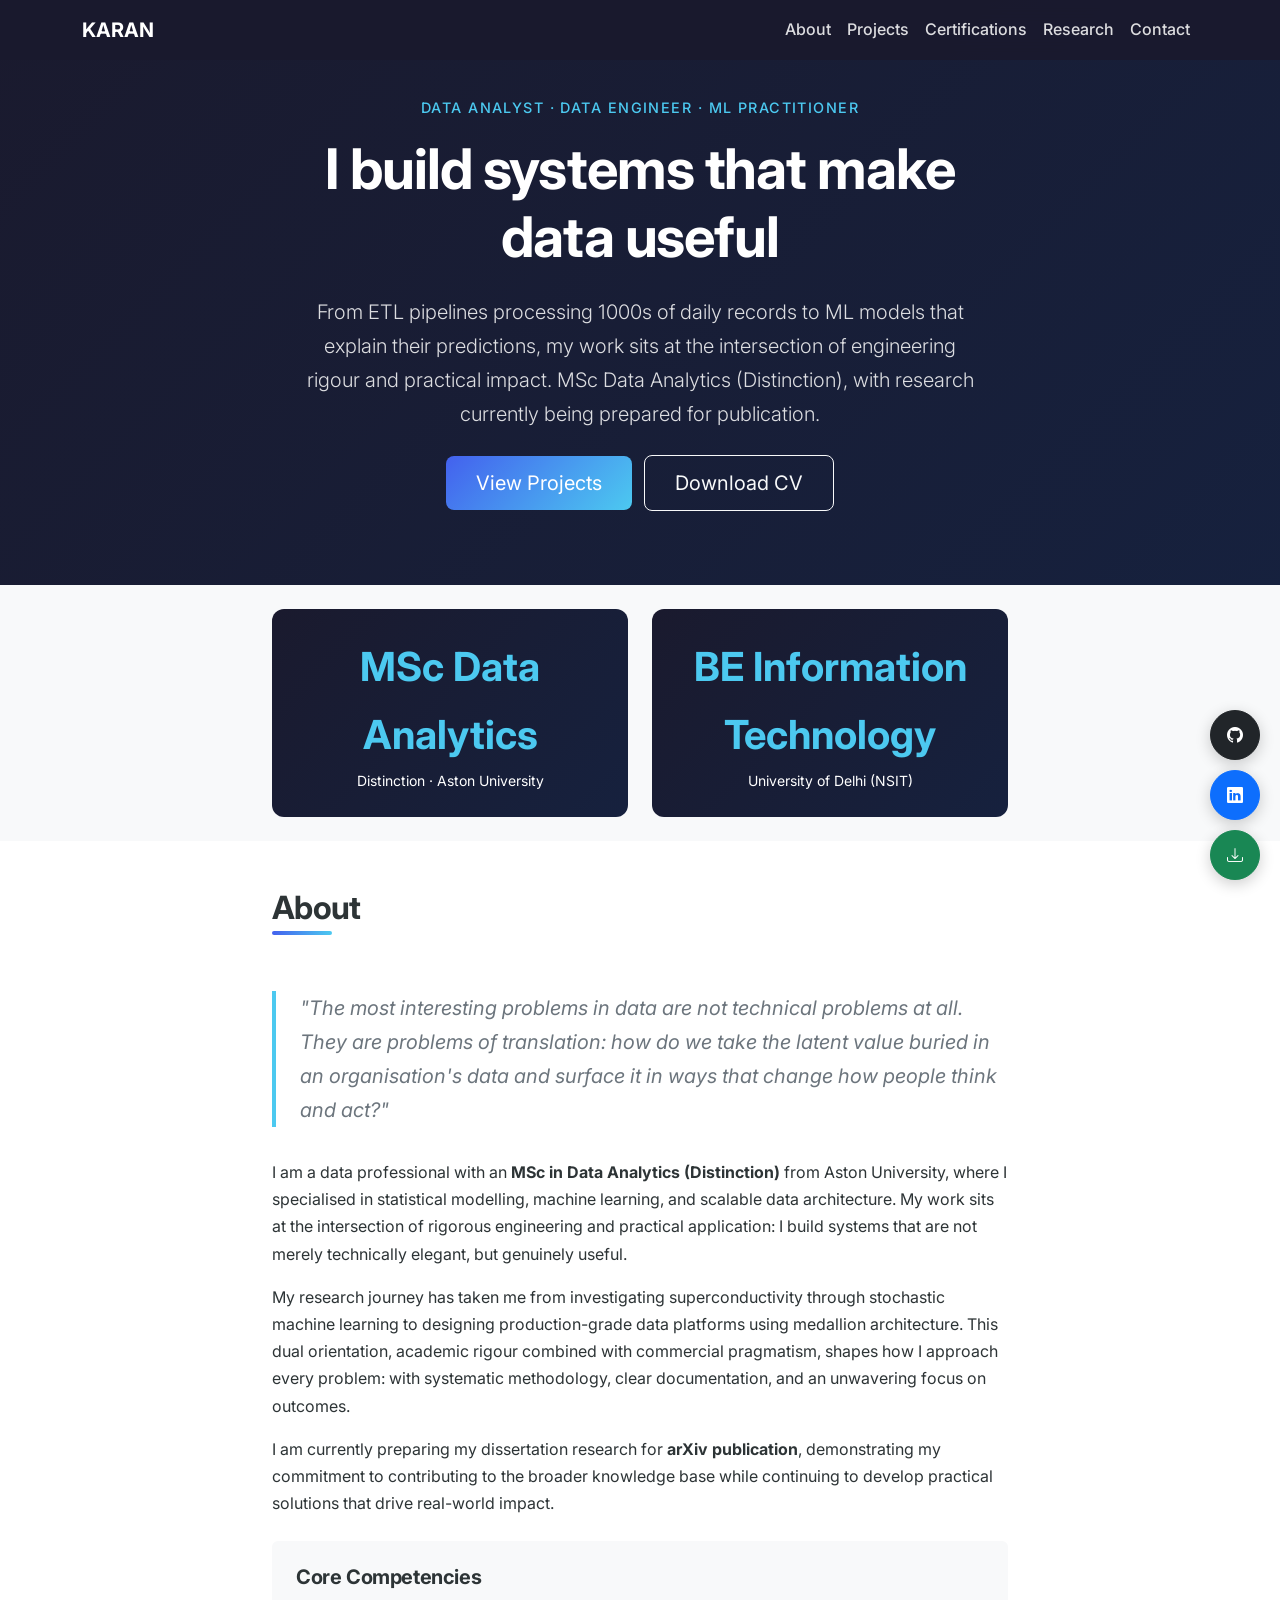
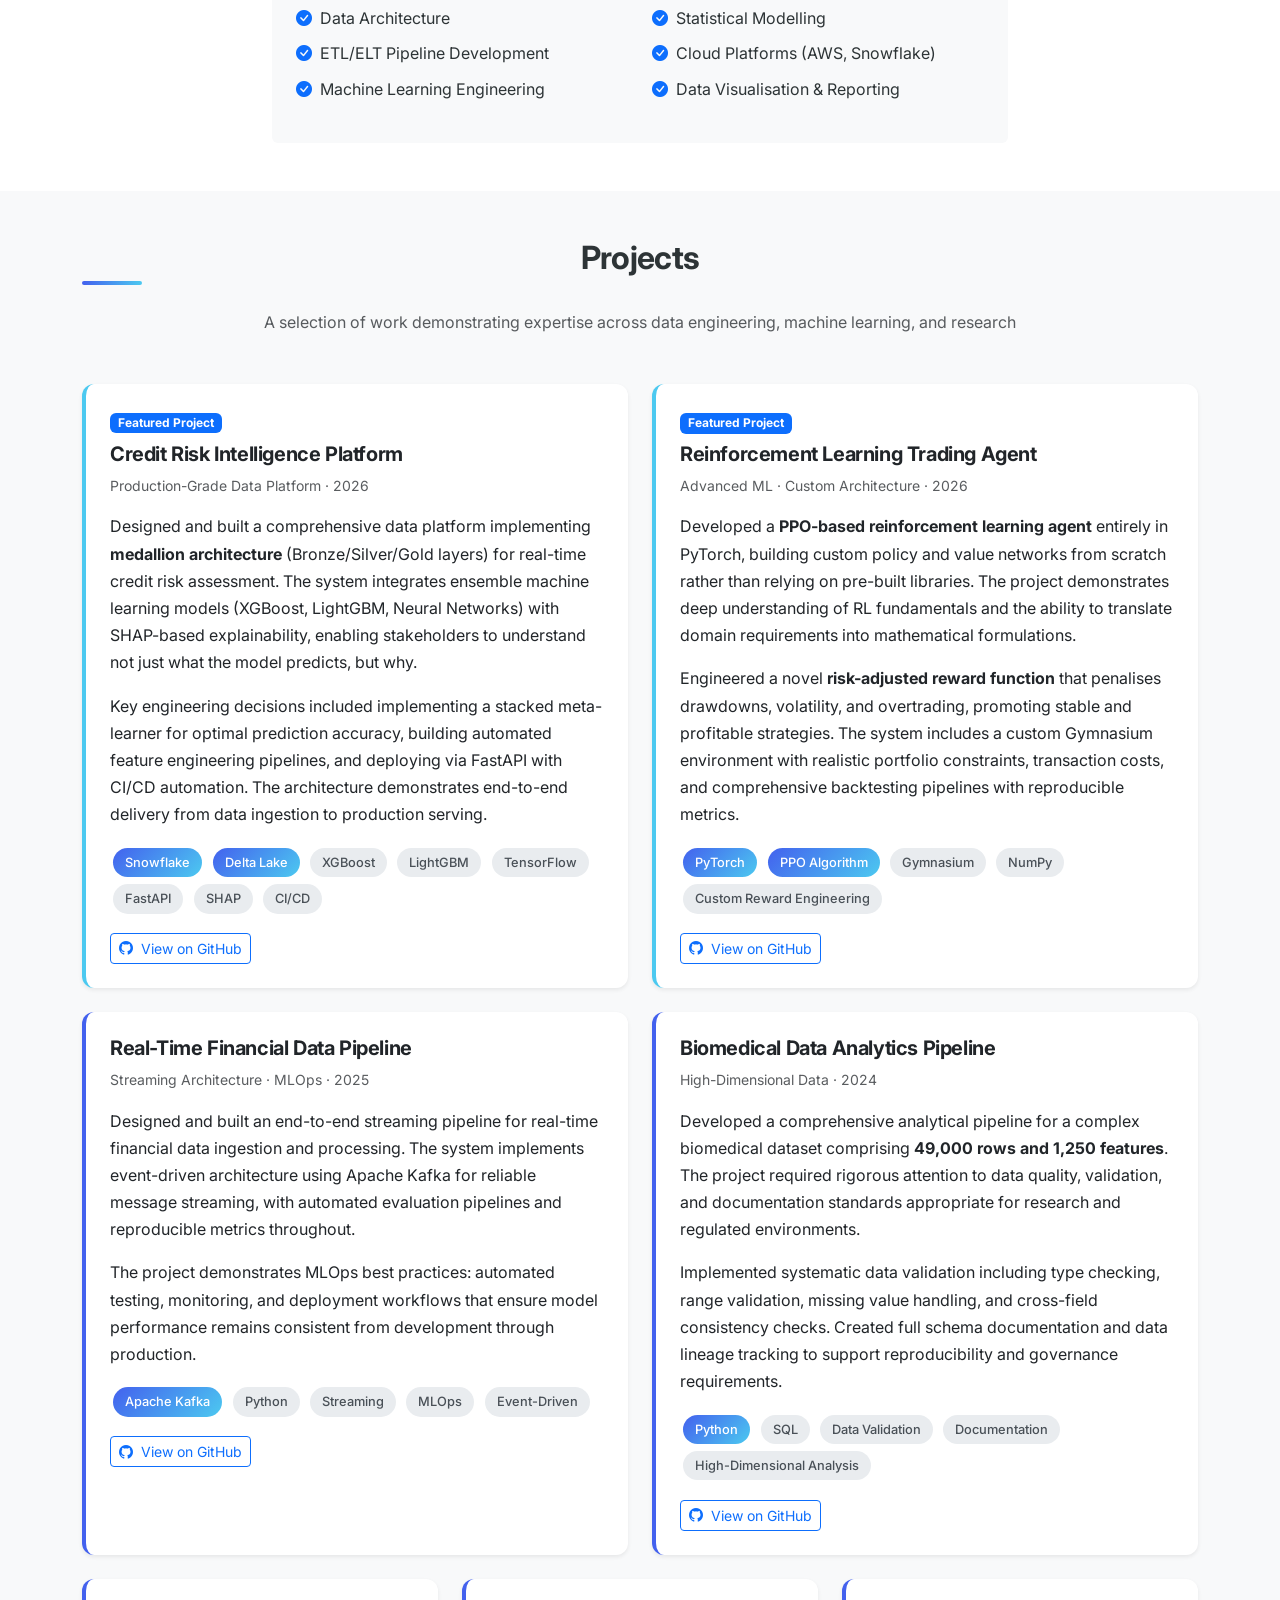
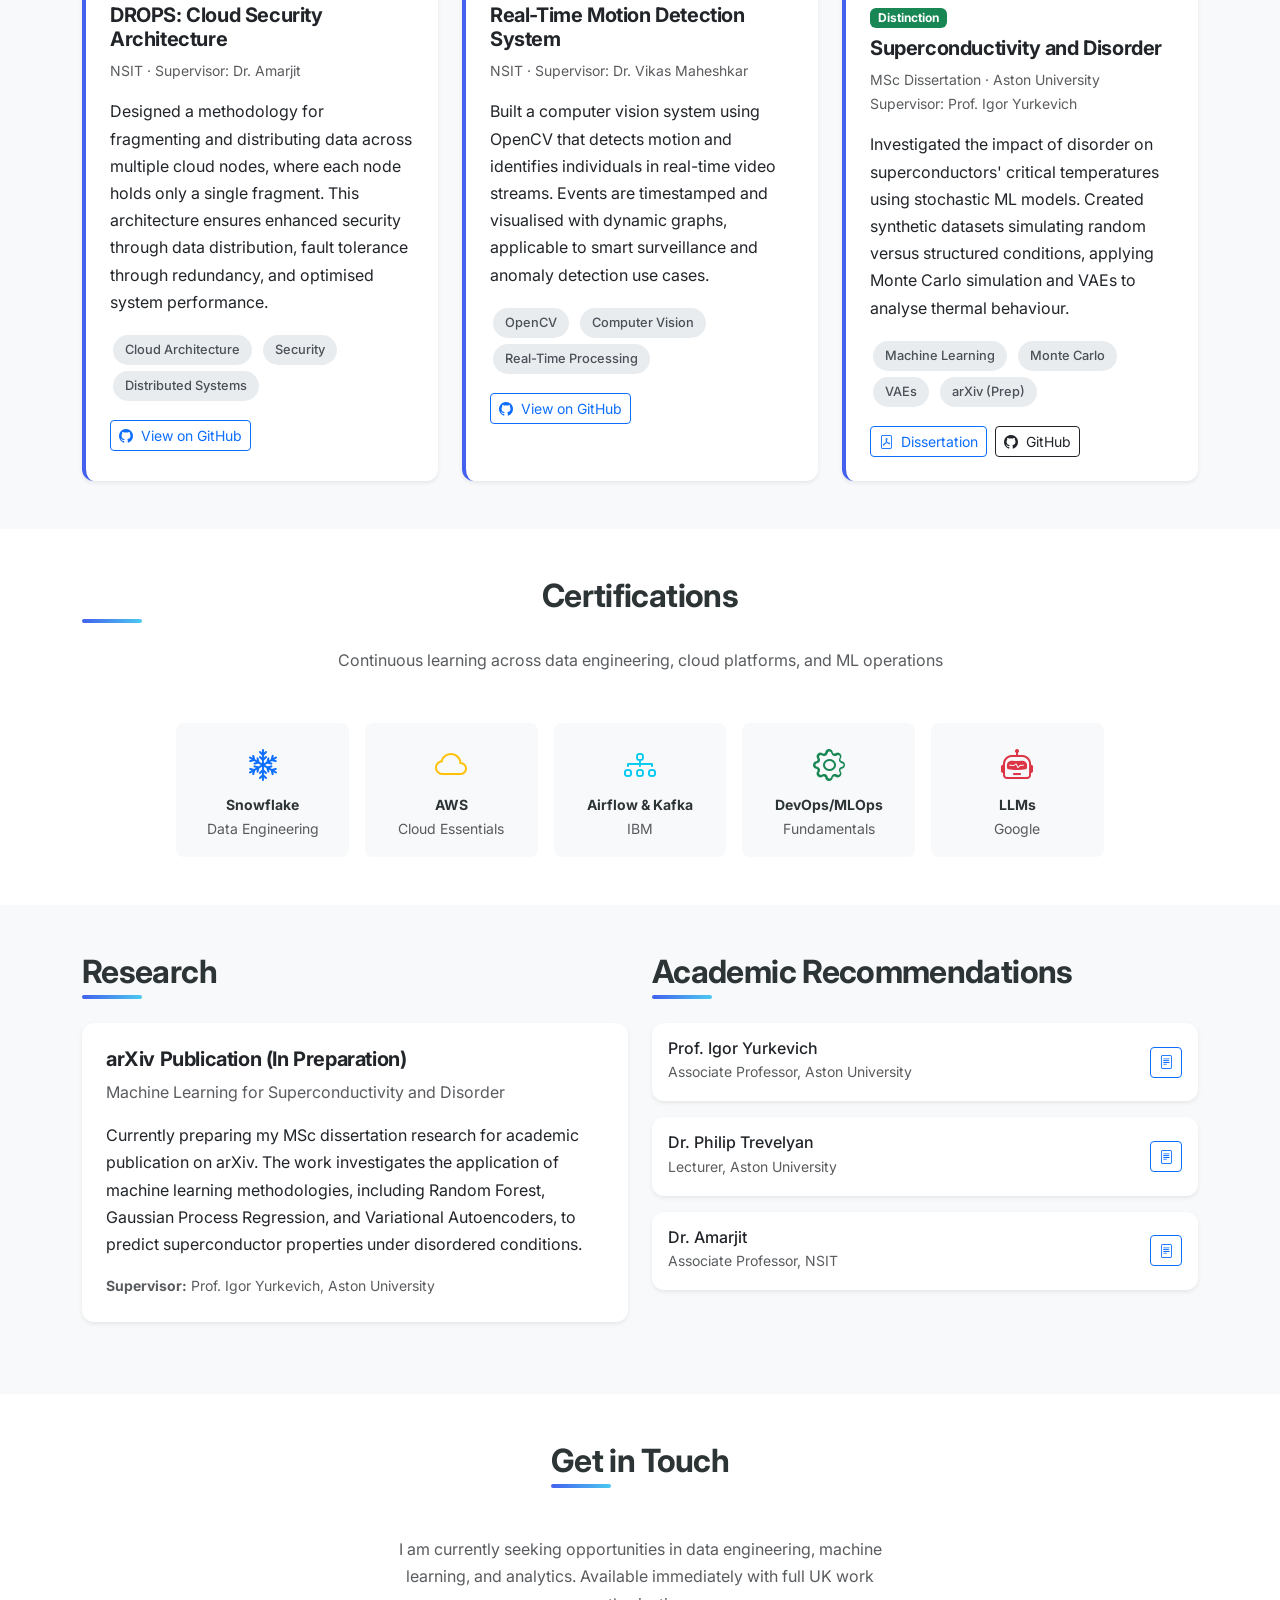
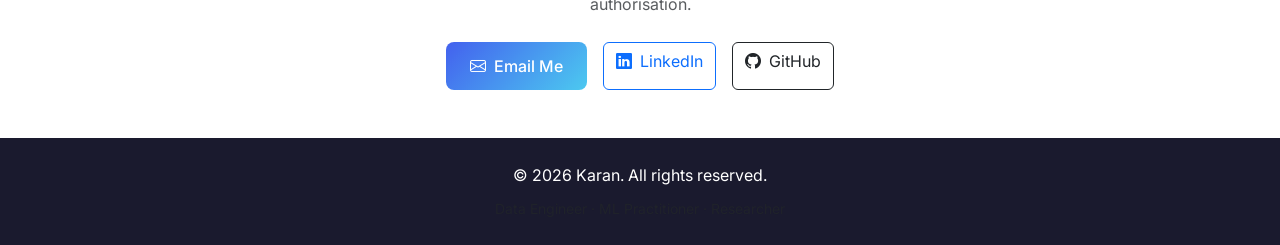
==== copy_index.html @ f4acd4c7 "Update CV link and adjust daily records count" ====
<!DOCTYPE html>
<html lang="en">
<head>
  <meta charset="UTF-8" />
  <meta name="viewport" content="width=device-width, initial-scale=1.0" />
  <title>Karan | Data Engineer & ML Practitioner</title>
  <link href="https://cdn.jsdelivr.net/npm/bootstrap@5.3.3/dist/css/bootstrap.min.css" rel="stylesheet">
  <link href="https://fonts.googleapis.com/css2?family=Inter:wght@400;500;600;700&display=swap" rel="stylesheet">
  <link rel="stylesheet" href="https://cdn.jsdelivr.net/npm/bootstrap-icons@1.10.5/font/bootstrap-icons.css">
  <link href="https://unpkg.com/aos@2.3.1/dist/aos.css" rel="stylesheet">
  <style>
    :root {
      --primary-dark: #1a1a2e;
      --primary-blue: #4361ee;
      --accent-teal: #4cc9f0;
      --text-light: #f8f9fa;
      --text-muted: #6c757d;
    }
    
    body {
      font-family: 'Inter', sans-serif;
      color: #2d3436;
      line-height: 1.7;
    }
    
    h1, h2, h3, h5 {
      font-weight: 700;
      letter-spacing: -0.02em;
    }
    
    .section-title {
      position: relative;
      display: inline-block;
      margin-bottom: 2rem;
    }
    
    .section-title::after {
      content: '';
      position: absolute;
      bottom: -8px;
      left: 0;
      width: 60px;
      height: 4px;
      background: linear-gradient(90deg, var(--primary-blue), var(--accent-teal));
      border-radius: 2px;
    }
    
    .hero-section {
      background: linear-gradient(135deg, var(--primary-dark) 0%, #16213e 100%);
      min-height: 70vh;
      display: flex;
      align-items: center;
    }
    
    .hero-subtitle {
      color: var(--accent-teal);
      font-weight: 500;
      letter-spacing: 0.1em;
      text-transform: uppercase;
      font-size: 0.9rem;
    }
    
    .card {
      border: none;
      border-radius: 12px;
      transition: all 0.3s ease;
    }
    
    .card:hover {
      transform: translateY(-8px);
      box-shadow: 0 20px 40px rgba(0, 0, 0, 0.12);
    }
    
    .project-card {
      background: #fff;
      border-left: 4px solid var(--primary-blue);
    }
    
    .project-card.featured {
      border-left-color: var(--accent-teal);
    }
    
    .tech-badge {
      background: #e9ecef;
      color: #495057;
      padding: 0.25rem 0.75rem;
      border-radius: 20px;
      font-size: 0.8rem;
      font-weight: 500;
      margin: 0.2rem;
      display: inline-block;
    }
    
    .tech-badge.highlight {
      background: linear-gradient(135deg, var(--primary-blue), var(--accent-teal));
      color: white;
    }
    
    .stat-card {
      background: linear-gradient(135deg, var(--primary-dark), #16213e);
      color: white;
      border-radius: 12px;
      padding: 1.5rem;
      text-align: center;
    }
    
    .stat-number {
      font-size: 2.5rem;
      font-weight: 700;
      color: var(--accent-teal);
    }
    
    .philosophy-quote {
      font-size: 1.25rem;
      font-style: italic;
      color: var(--text-muted);
      border-left: 4px solid var(--accent-teal);
      padding-left: 1.5rem;
      margin: 2rem 0;
    }
    
    .navbar-dark .navbar-nav .nav-link {
      color: rgba(255,255,255,0.85);
      font-weight: 500;
      transition: color 0.2s;
    }
    
    .navbar-dark .navbar-nav .nav-link:hover {
      color: var(--accent-teal);
    }
    
    .floating-buttons {
      position: fixed;
      bottom: 20px;
      right: 20px;
      z-index: 1000;
    }
    
    .floating-buttons a {
      width: 50px;
      height: 50px;
      display: flex;
      align-items: center;
      justify-content: center;
      margin-top: 10px;
      box-shadow: 0 4px 15px rgba(0,0,0,0.2);
    }
    
    .certification-badge {
      background: #f8f9fa;
      border-radius: 8px;
      padding: 1rem;
      text-align: center;
      transition: all 0.3s;
    }
    
    .certification-badge:hover {
      background: #e9ecef;
      transform: scale(1.02);
    }
    
    footer {
      background: var(--primary-dark);
    }
    
    .btn-gradient {
      background: linear-gradient(135deg, var(--primary-blue), var(--accent-teal));
      border: none;
      color: white;
      padding: 0.75rem 1.5rem;
      border-radius: 8px;
      font-weight: 500;
      transition: all 0.3s;
    }
    
    .btn-gradient:hover {
      transform: translateY(-2px);
      box-shadow: 0 8px 20px rgba(67, 97, 238, 0.3);
      color: white;
    }
  </style>
</head>

<body>
  <!-- Floating Buttons -->
  <div class="floating-buttons d-flex flex-column">
    <a href="https://github.com/Karanm5" class="btn btn-dark rounded-circle" target="_blank" title="GitHub">
      <i class="bi bi-github"></i>
    </a>
    <a href="https://www.linkedin.com/in/karan-th/" class="btn btn-primary rounded-circle" target="_blank" title="LinkedIn">
      <i class="bi bi-linkedin"></i>
    </a>
    <a href="files/Karan_General_CV.pdf" class="btn btn-success rounded-circle" title="Download CV" download>
      <i class="bi bi-download"></i>
    </a>
  </div>

  <!-- Navbar -->
  <nav class="navbar navbar-expand-lg navbar-dark fixed-top" style="background: rgba(26, 26, 46, 0.95); backdrop-filter: blur(10px);">
    <div class="container">
      <a class="navbar-brand fw-bold" href="#">KARAN</a>
      <button class="navbar-toggler" type="button" data-bs-toggle="collapse" data-bs-target="#navbarNav">
        <span class="navbar-toggler-icon"></span>
      </button>
      <div class="collapse navbar-collapse" id="navbarNav">
        <ul class="navbar-nav ms-auto">
          <li class="nav-item"><a class="nav-link" href="#about">About</a></li>
          <li class="nav-item"><a class="nav-link" href="#projects">Projects</a></li>
          <li class="nav-item"><a class="nav-link" href="#certifications">Certifications</a></li>
          <li class="nav-item"><a class="nav-link" href="#research">Research</a></li>
          <li class="nav-item"><a class="nav-link" href="#contact">Contact</a></li>
        </ul>
      </div>
    </div>
  </nav>

 <!-- Hero Section -->
<header class="hero-section text-white py-5" style="background: linear-gradient(135deg, #1a1a2e 0%, #16213e 100%); min-height: 500px;">
  <div class="container py-5">
    <div class="row">
      <div class="col-lg-10 col-xl-8 mx-auto text-center">
        <p class="hero-subtitle mb-3" style="color: #4cc9f0; font-weight: 500; letter-spacing: 0.1em; text-transform: uppercase; font-size: 0.9rem;">Data Analyst · Data Engineer · ML Practitioner</p>
        <h1 class="display-4 fw-bold mb-4">I build systems that make data useful</h1>
        <p class="lead mb-4" style="color: rgba(255,255,255,0.85); max-width: 680px; margin: 0 auto;">
          From ETL pipelines processing 1000s of daily records to ML models that explain their predictions, my work sits at the intersection of engineering rigour and practical impact. MSc Data Analytics (Distinction), with research currently being prepared for publication.
        </p>
        
        <!-- BUTTONS - NOW VISIBLE -->
        <div class="mt-4">
          <a href="#projects" class="btn btn-primary btn-lg me-2 mb-2" style="background: linear-gradient(135deg, #4361ee, #4cc9f0); border: none; padding: 12px 30px;">View Projects</a>
          <a href="files/Karan_General_CV.pdf" class="btn btn-outline-light btn-lg mb-2" style="padding: 12px 30px;" download>Download CV</a>
        </div>
        
      </div>
    </div>
  </div>
</header>

 <!-- Stats Section -->
  <section class="py-4" style="background: #f8f9fa; margin-top: -30px; position: relative; z-index: 10;">
  <div class="container">
    <div class="row g-4 justify-content-center" data-aos="fade-up">
      <div class="col-6 col-md-4">
        <div class="stat-card">
          <div class="stat-number">MSc Data Analytics</div>
          <div class="small">Distinction · Aston University</div>
        </div>
      </div>
      <div class="col-6 col-md-4">
        <div class="stat-card">
          <div class="stat-number">BE Information Technology</div>
          <div class="small">University of Delhi (NSIT)</div>
        </div>
      </div>
    </div>
  </div>
</section>

  <!-- About Section -->
  <section id="about" class="py-5">
    <div class="container">
      <div class="row">
        <div class="col-lg-8 mx-auto">
          <h2 class="section-title" data-aos="fade-up">About</h2>
          
          <p class="philosophy-quote" data-aos="fade-up" data-aos-delay="100">
            "The most interesting problems in data are not technical problems at all. They are problems of translation: how do we take the latent value buried in an organisation's data and surface it in ways that change how people think and act?"
          </p>
          
          <div data-aos="fade-up" data-aos-delay="200">
            <p>
              I am a data professional with an <strong>MSc in Data Analytics (Distinction)</strong> from Aston University, where I specialised in statistical modelling, machine learning, and scalable data architecture. My work sits at the intersection of rigorous engineering and practical application: I build systems that are not merely technically elegant, but genuinely useful.
            </p>
            
            <p>
              My research journey has taken me from investigating superconductivity through stochastic machine learning to designing production-grade data platforms using medallion architecture. This dual orientation, academic rigour combined with commercial pragmatism, shapes how I approach every problem: with systematic methodology, clear documentation, and an unwavering focus on outcomes.
            </p>
            
            <p>
              I am currently preparing my dissertation research for <strong>arXiv publication</strong>, demonstrating my commitment to contributing to the broader knowledge base while continuing to develop practical solutions that drive real-world impact.
            </p>
          </div>
          
          <div class="bg-light p-4 rounded mt-4" data-aos="fade-up" data-aos-delay="300">
            <h5 class="mb-3">Core Competencies</h5>
            <div class="row">
              <div class="col-md-6">
                <ul class="list-unstyled">
                  <li class="mb-2"><i class="bi bi-check-circle-fill text-primary me-2"></i>Data Architecture</li>
                  <li class="mb-2"><i class="bi bi-check-circle-fill text-primary me-2"></i>ETL/ELT Pipeline Development</li>
                  <li class="mb-2"><i class="bi bi-check-circle-fill text-primary me-2"></i>Machine Learning Engineering</li>
                </ul>
              </div>
              <div class="col-md-6">
                <ul class="list-unstyled">
                  <li class="mb-2"><i class="bi bi-check-circle-fill text-primary me-2"></i>Statistical Modelling</li>
                  <li class="mb-2"><i class="bi bi-check-circle-fill text-primary me-2"></i>Cloud Platforms (AWS, Snowflake)</li>
                  <li class="mb-2"><i class="bi bi-check-circle-fill text-primary me-2"></i>Data Visualisation & Reporting</li>
                </ul>
              </div>
            </div>
          </div>
        </div>
      </div>
    </div>
  </section>

  <!-- Projects Section -->
  <section id="projects" class="py-5 bg-light">
    <div class="container">
      <h2 class="section-title text-center d-block" data-aos="fade-up">Projects</h2>
      <p class="text-center text-muted mb-5" data-aos="fade-up" data-aos-delay="100">
        A selection of work demonstrating expertise across data engineering, machine learning, and research
      </p>
      
      <div class="row g-4">
        
        <!-- Featured Project: Credit Risk Platform -->
        <div class="col-lg-6" data-aos="fade-up" data-aos-delay="100">
          <div class="card project-card featured h-100 shadow-sm">
            <div class="card-body p-4">
              <span class="badge bg-primary mb-2">Featured Project</span>
              <h5 class="card-title">Credit Risk Intelligence Platform</h5>
              <p class="text-muted small mb-3">
                Production-Grade Data Platform · 2026
              </p>
              <p class="card-text">
                Designed and built a comprehensive data platform implementing <strong>medallion architecture</strong> (Bronze/Silver/Gold layers) for real-time credit risk assessment. The system integrates ensemble machine learning models (XGBoost, LightGBM, Neural Networks) with SHAP-based explainability, enabling stakeholders to understand not just what the model predicts, but why.
              </p>
              <p class="card-text">
                Key engineering decisions included implementing a stacked meta-learner for optimal prediction accuracy, building automated feature engineering pipelines, and deploying via FastAPI with CI/CD automation. The architecture demonstrates end-to-end delivery from data ingestion to production serving.
              </p>
              <div class="mb-3">
                <span class="tech-badge highlight">Snowflake</span>
                <span class="tech-badge highlight">Delta Lake</span>
                <span class="tech-badge">XGBoost</span>
                <span class="tech-badge">LightGBM</span>
                <span class="tech-badge">TensorFlow</span>
                <span class="tech-badge">FastAPI</span>
                <span class="tech-badge">SHAP</span>
                <span class="tech-badge">CI/CD</span>
              </div>
              <a href="https://github.com/Karanm5/credit-risk-intelligence" target="_blank" class="btn btn-outline-primary btn-sm">
                <i class="bi bi-github me-1"></i> View on GitHub
              </a>
            </div>
          </div>
        </div>
        
        <!-- Featured Project: RL Trading Agent -->
        <div class="col-lg-6" data-aos="fade-up" data-aos-delay="200">
          <div class="card project-card featured h-100 shadow-sm">
            <div class="card-body p-4">
              <span class="badge bg-primary mb-2">Featured Project</span>
              <h5 class="card-title">Reinforcement Learning Trading Agent</h5>
              <p class="text-muted small mb-3">
                Advanced ML · Custom Architecture · 2026
              </p>
              <p class="card-text">
                Developed a <strong>PPO-based reinforcement learning agent</strong> entirely in PyTorch, building custom policy and value networks from scratch rather than relying on pre-built libraries. The project demonstrates deep understanding of RL fundamentals and the ability to translate domain requirements into mathematical formulations.
              </p>
              <p class="card-text">
                Engineered a novel <strong>risk-adjusted reward function</strong> that penalises drawdowns, volatility, and overtrading, promoting stable and profitable strategies. The system includes a custom Gymnasium environment with realistic portfolio constraints, transaction costs, and comprehensive backtesting pipelines with reproducible metrics.
              </p>
              <div class="mb-3">
                <span class="tech-badge highlight">PyTorch</span>
                <span class="tech-badge highlight">PPO Algorithm</span>
                <span class="tech-badge">Gymnasium</span>
                <span class="tech-badge">NumPy</span>
                <span class="tech-badge">Custom Reward Engineering</span>
              </div>
              <a href="https://github.com/Karanm5/Finance-prj1" target="_blank" class="btn btn-outline-primary btn-sm">
                <i class="bi bi-github me-1"></i> View on GitHub
              </a>
            </div>
          </div>
        </div>
        
        <!-- Project: Real-Time Financial Pipeline -->
        <div class="col-lg-6" data-aos="fade-up" data-aos-delay="300">
          <div class="card project-card h-100 shadow-sm">
            <div class="card-body p-4">
              <h5 class="card-title">Real-Time Financial Data Pipeline</h5>
              <p class="text-muted small mb-3">
                Streaming Architecture · MLOps · 2025
              </p>
              <p class="card-text">
                Designed and built an end-to-end streaming pipeline for real-time financial data ingestion and processing. The system implements event-driven architecture using Apache Kafka for reliable message streaming, with automated evaluation pipelines and reproducible metrics throughout.
              </p>
              <p class="card-text">
                The project demonstrates MLOps best practices: automated testing, monitoring, and deployment workflows that ensure model performance remains consistent from development through production.
              </p>
              <div class="mb-3">
                <span class="tech-badge highlight">Apache Kafka</span>
                <span class="tech-badge">Python</span>
                <span class="tech-badge">Streaming</span>
                <span class="tech-badge">MLOps</span>
                <span class="tech-badge">Event-Driven</span>
              </div>
              <a href="https://github.com/Karanm5" target="_blank" class="btn btn-outline-primary btn-sm">
                <i class="bi bi-github me-1"></i> View on GitHub
              </a>
            </div>
          </div>
        </div>
        
        <!-- Project: Biomedical Pipeline -->
        <div class="col-lg-6" data-aos="fade-up" data-aos-delay="400">
          <div class="card project-card h-100 shadow-sm">
            <div class="card-body p-4">
              <h5 class="card-title">Biomedical Data Analytics Pipeline</h5>
              <p class="text-muted small mb-3">
                High-Dimensional Data · 2024
              </p>
              <p class="card-text">
                Developed a comprehensive analytical pipeline for a complex biomedical dataset comprising <strong>49,000 rows and 1,250 features</strong>. The project required rigorous attention to data quality, validation, and documentation standards appropriate for research and regulated environments.
              </p>
              <p class="card-text">
                Implemented systematic data validation including type checking, range validation, missing value handling, and cross-field consistency checks. Created full schema documentation and data lineage tracking to support reproducibility and governance requirements.
              </p>
              <div class="mb-3">
                <span class="tech-badge highlight">Python</span>
                <span class="tech-badge">SQL</span>
                <span class="tech-badge">Data Validation</span>
                <span class="tech-badge">Documentation</span>
                <span class="tech-badge">High-Dimensional Analysis</span>
              </div>
              <a href="https://github.com/Karanm5" target="_blank" class="btn btn-outline-primary btn-sm">
                <i class="bi bi-github me-1"></i> View on GitHub
              </a>
            </div>
          </div>
        </div>
        
        <!-- Project: DROPS -->
        <div class="col-md-6 col-lg-4" data-aos="fade-up" data-aos-delay="500">
          <div class="card project-card h-100 shadow-sm">
            <div class="card-body p-4">
              <h5 class="card-title">DROPS: Cloud Security Architecture</h5>
              <p class="text-muted small mb-3">
                NSIT · Supervisor: Dr. Amarjit
              </p>
              <p class="card-text">
                Designed a methodology for fragmenting and distributing data across multiple cloud nodes, where each node holds only a single fragment. This architecture ensures enhanced security through data distribution, fault tolerance through redundancy, and optimised system performance.
              </p>
              <div class="mb-3">
                <span class="tech-badge">Cloud Architecture</span>
                <span class="tech-badge">Security</span>
                <span class="tech-badge">Distributed Systems</span>
              </div>
              <a href="https://github.com/Karanm5/File-Spilitting-DROPS-" target="_blank" class="btn btn-outline-primary btn-sm">
                <i class="bi bi-github me-1"></i> View on GitHub
              </a>
            </div>
          </div>
        </div>
        
        <!-- Project: Computer Vision -->
        <div class="col-md-6 col-lg-4" data-aos="fade-up" data-aos-delay="600">
          <div class="card project-card h-100 shadow-sm">
            <div class="card-body p-4">
              <h5 class="card-title">Real-Time Motion Detection System</h5>
              <p class="text-muted small mb-3">
                NSIT · Supervisor: Dr. Vikas Maheshkar
              </p>
              <p class="card-text">
                Built a computer vision system using OpenCV that detects motion and identifies individuals in real-time video streams. Events are timestamped and visualised with dynamic graphs, applicable to smart surveillance and anomaly detection use cases.
              </p>
              <div class="mb-3">
                <span class="tech-badge">OpenCV</span>
                <span class="tech-badge">Computer Vision</span>
                <span class="tech-badge">Real-Time Processing</span>
              </div>
              <a href="https://github.com/Karanm5/Computer-Vision-old-program-" target="_blank" class="btn btn-outline-primary btn-sm">
                <i class="bi bi-github me-1"></i> View on GitHub
              </a>
            </div>
          </div>
        </div>
        
        <!-- Project: Dissertation -->
        <div class="col-md-6 col-lg-4" data-aos="fade-up" data-aos-delay="700">
          <div class="card project-card h-100 shadow-sm">
            <div class="card-body p-4">
              <span class="badge bg-success mb-2">Distinction</span>
              <h5 class="card-title">Superconductivity and Disorder</h5>
              <p class="text-muted small mb-3">
                MSc Dissertation · Aston University<br>
                Supervisor: Prof. Igor Yurkevich
              </p>
              <p class="card-text">
                Investigated the impact of disorder on superconductors' critical temperatures using stochastic ML models. Created synthetic datasets simulating random versus structured conditions, applying Monte Carlo simulation and VAEs to analyse thermal behaviour.
              </p>
              <div class="mb-3">
                <span class="tech-badge">Machine Learning</span>
                <span class="tech-badge">Monte Carlo</span>
                <span class="tech-badge">VAEs</span>
                <span class="tech-badge">arXiv (Prep)</span>
              </div>
              <div class="d-flex gap-2 flex-wrap">
                <a href="files/Karan_230293944_Final_dissertation.pdf" class="btn btn-outline-primary btn-sm" download>
                  <i class="bi bi-file-pdf me-1"></i> Dissertation
                </a>
                <a href="https://github.com/Karanm5/Superconductivity-and-Disorder" target="_blank" class="btn btn-outline-dark btn-sm">
                  <i class="bi bi-github me-1"></i> GitHub
                </a>
              </div>
            </div>
          </div>
        </div>
        
      </div>
    </div>
  </section>

  <!-- Certifications Section -->
  <section id="certifications" class="py-5">
    <div class="container">
      <h2 class="section-title text-center d-block" data-aos="fade-up">Certifications</h2>
      <p class="text-center text-muted mb-5" data-aos="fade-up" data-aos-delay="100">
        Continuous learning across data engineering, cloud platforms, and ML operations
      </p>
      
      <div class="row g-3 justify-content-center" data-aos="fade-up" data-aos-delay="200">
        <div class="col-6 col-md-4 col-lg-2">
          <div class="certification-badge">
            <i class="bi bi-snow2 text-primary fs-2 mb-2"></i>
            <div class="small fw-bold">Snowflake</div>
            <div class="small text-muted">Data Engineering</div>
          </div>
        </div>
        <div class="col-6 col-md-4 col-lg-2">
          <div class="certification-badge">
            <i class="bi bi-cloud text-warning fs-2 mb-2"></i>
            <div class="small fw-bold">AWS</div>
            <div class="small text-muted">Cloud Essentials</div>
          </div>
        </div>
        <div class="col-6 col-md-4 col-lg-2">
          <div class="certification-badge">
            <i class="bi bi-diagram-3 text-info fs-2 mb-2"></i>
            <div class="small fw-bold">Airflow & Kafka</div>
            <div class="small text-muted">IBM</div>
          </div>
        </div>
        <div class="col-6 col-md-4 col-lg-2">
          <div class="certification-badge">
            <i class="bi bi-gear text-success fs-2 mb-2"></i>
            <div class="small fw-bold">DevOps/MLOps</div>
            <div class="small text-muted">Fundamentals</div>
          </div>
        </div>
        <div class="col-6 col-md-4 col-lg-2">
          <div class="certification-badge">
            <i class="bi bi-robot text-danger fs-2 mb-2"></i>
            <div class="small fw-bold">LLMs</div>
            <div class="small text-muted">Google</div>
          </div>
        </div>
      </div>
    </div>
  </section>

  <!-- Research & Recommendations Section -->
  <section id="research" class="py-5 bg-light">
    <div class="container">
      <div class="row">
        <div class="col-lg-6 mb-4" data-aos="fade-up">
          <h2 class="section-title">Research</h2>
          <div class="card shadow-sm">
            <div class="card-body p-4">
              <h5>arXiv Publication (In Preparation)</h5>
              <p class="text-muted">Machine Learning for Superconductivity and Disorder</p>
              <p>
                Currently preparing my MSc dissertation research for academic publication on arXiv. The work investigates the application of machine learning methodologies, including Random Forest, Gaussian Process Regression, and Variational Autoencoders, to predict superconductor properties under disordered conditions.
              </p>
              <p class="small text-muted mb-0">
                <strong>Supervisor:</strong> Prof. Igor Yurkevich, Aston University
              </p>
            </div>
          </div>
        </div>
        
        <div class="col-lg-6 mb-4" data-aos="fade-up" data-aos-delay="100">
          <h2 class="section-title">Academic Recommendations</h2>
          <div class="d-flex flex-column gap-3">
            <div class="card shadow-sm">
              <div class="card-body p-3">
                <div class="d-flex justify-content-between align-items-center">
                  <div>
                    <h6 class="mb-0">Prof. Igor Yurkevich</h6>
                    <small class="text-muted">Associate Professor, Aston University</small>
                  </div>
                  <a href="files/Ref_Letter_230293944_Igor.pdf" class="btn btn-outline-primary btn-sm" download>
                    <i class="bi bi-file-text"></i>
                  </a>
                </div>
              </div>
            </div>
            <div class="card shadow-sm">
              <div class="card-body p-3">
                <div class="d-flex justify-content-between align-items-center">
                  <div>
                    <h6 class="mb-0">Dr. Philip Trevelyan</h6>
                    <small class="text-muted">Lecturer, Aston University</small>
                  </div>
                  <a href="files/Ref_Letter_230293944_by_Philip.pdf" class="btn btn-outline-primary btn-sm" download>
                    <i class="bi bi-file-text"></i>
                  </a>
                </div>
              </div>
            </div>
            <div class="card shadow-sm">
              <div class="card-body p-3">
                <div class="d-flex justify-content-between align-items-center">
                  <div>
                    <h6 class="mb-0">Dr. Amarjit</h6>
                    <small class="text-muted">Associate Professor, NSIT</small>
                  </div>
                  <a href="files/lor academic.pdf" class="btn btn-outline-primary btn-sm" download>
                    <i class="bi bi-file-text"></i>
                  </a>
                </div>
              </div>
            </div>
          </div>
        </div>
      </div>
    </div>
  </section>

  <!-- Contact Section -->
  <section id="contact" class="py-5">
    <div class="container">
      <div class="row justify-content-center">
        <div class="col-lg-6 text-center" data-aos="fade-up">
          <h2 class="section-title d-inline-block">Get in Touch</h2>
          <p class="text-muted mt-4 mb-4">
            I am currently seeking opportunities in data engineering, machine learning, and analytics. 
            Available immediately with full UK work authorisation.
          </p>
          <div class="d-flex justify-content-center flex-wrap gap-3">
            <a href="mailto:meena.karan9k@gmail.com" class="btn btn-gradient">
              <i class="bi bi-envelope me-2"></i>Email Me
            </a>
            <a href="https://www.linkedin.com/in/karan-th/" target="_blank" class="btn btn-outline-primary">
              <i class="bi bi-linkedin me-2"></i>LinkedIn
            </a>
            <a href="https://github.com/Karanm5" target="_blank" class="btn btn-outline-dark">
              <i class="bi bi-github me-2"></i>GitHub
            </a>
          </div>
        </div>
      </div>
    </div>
  </section>

  <!-- Footer -->
  <footer class="text-white text-center py-4">
    <div class="container">
      <p class="mb-2">© 2026 Karan. All rights reserved.</p>
      <p class="small text-muted mb-0">Data Engineer · ML Practitioner · Researcher</p>
    </div>
  </footer>

  <script src="https://cdn.jsdelivr.net/npm/bootstrap@5.3.3/dist/js/bootstrap.bundle.min.js"></script>
  <script src="https://unpkg.com/aos@2.3.1/dist/aos.js"></script>
  <script>
    AOS.init({
      duration: 800,
      once: true
    });
  </script>
</body>
</html>
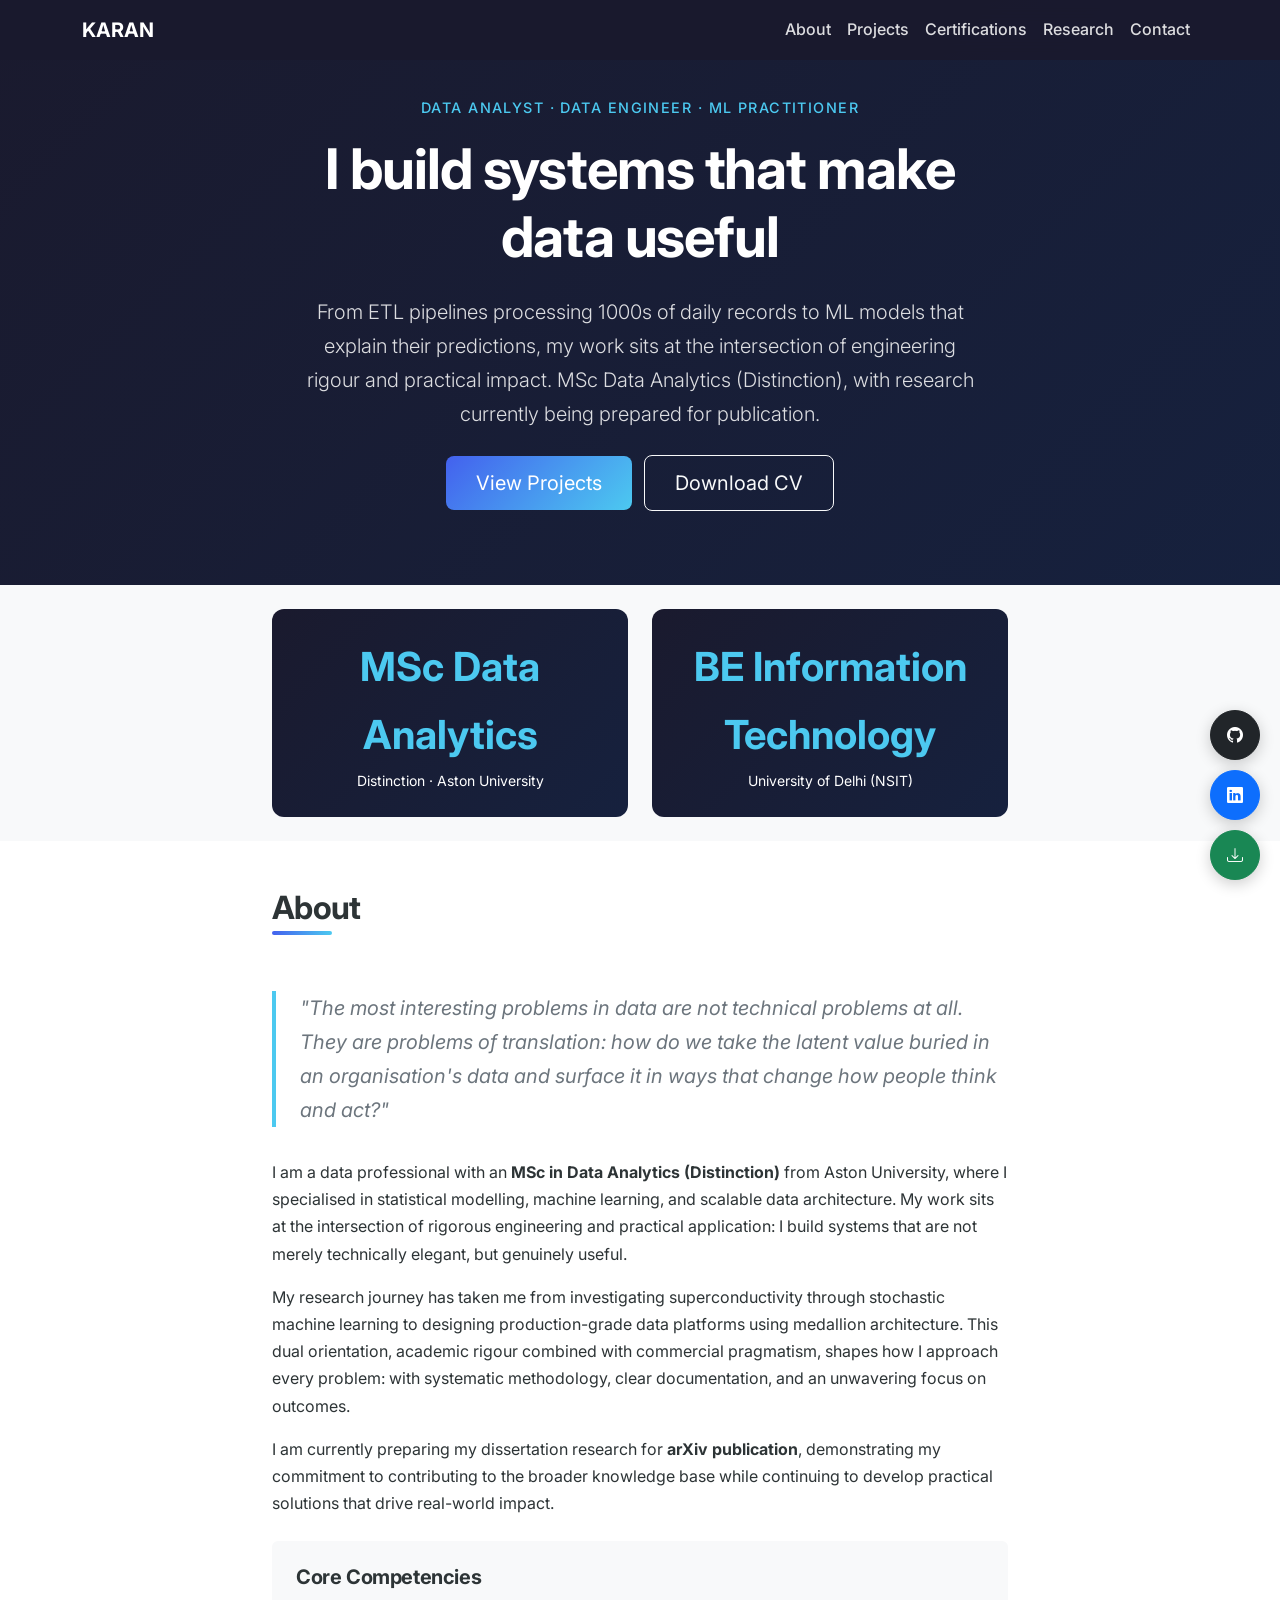
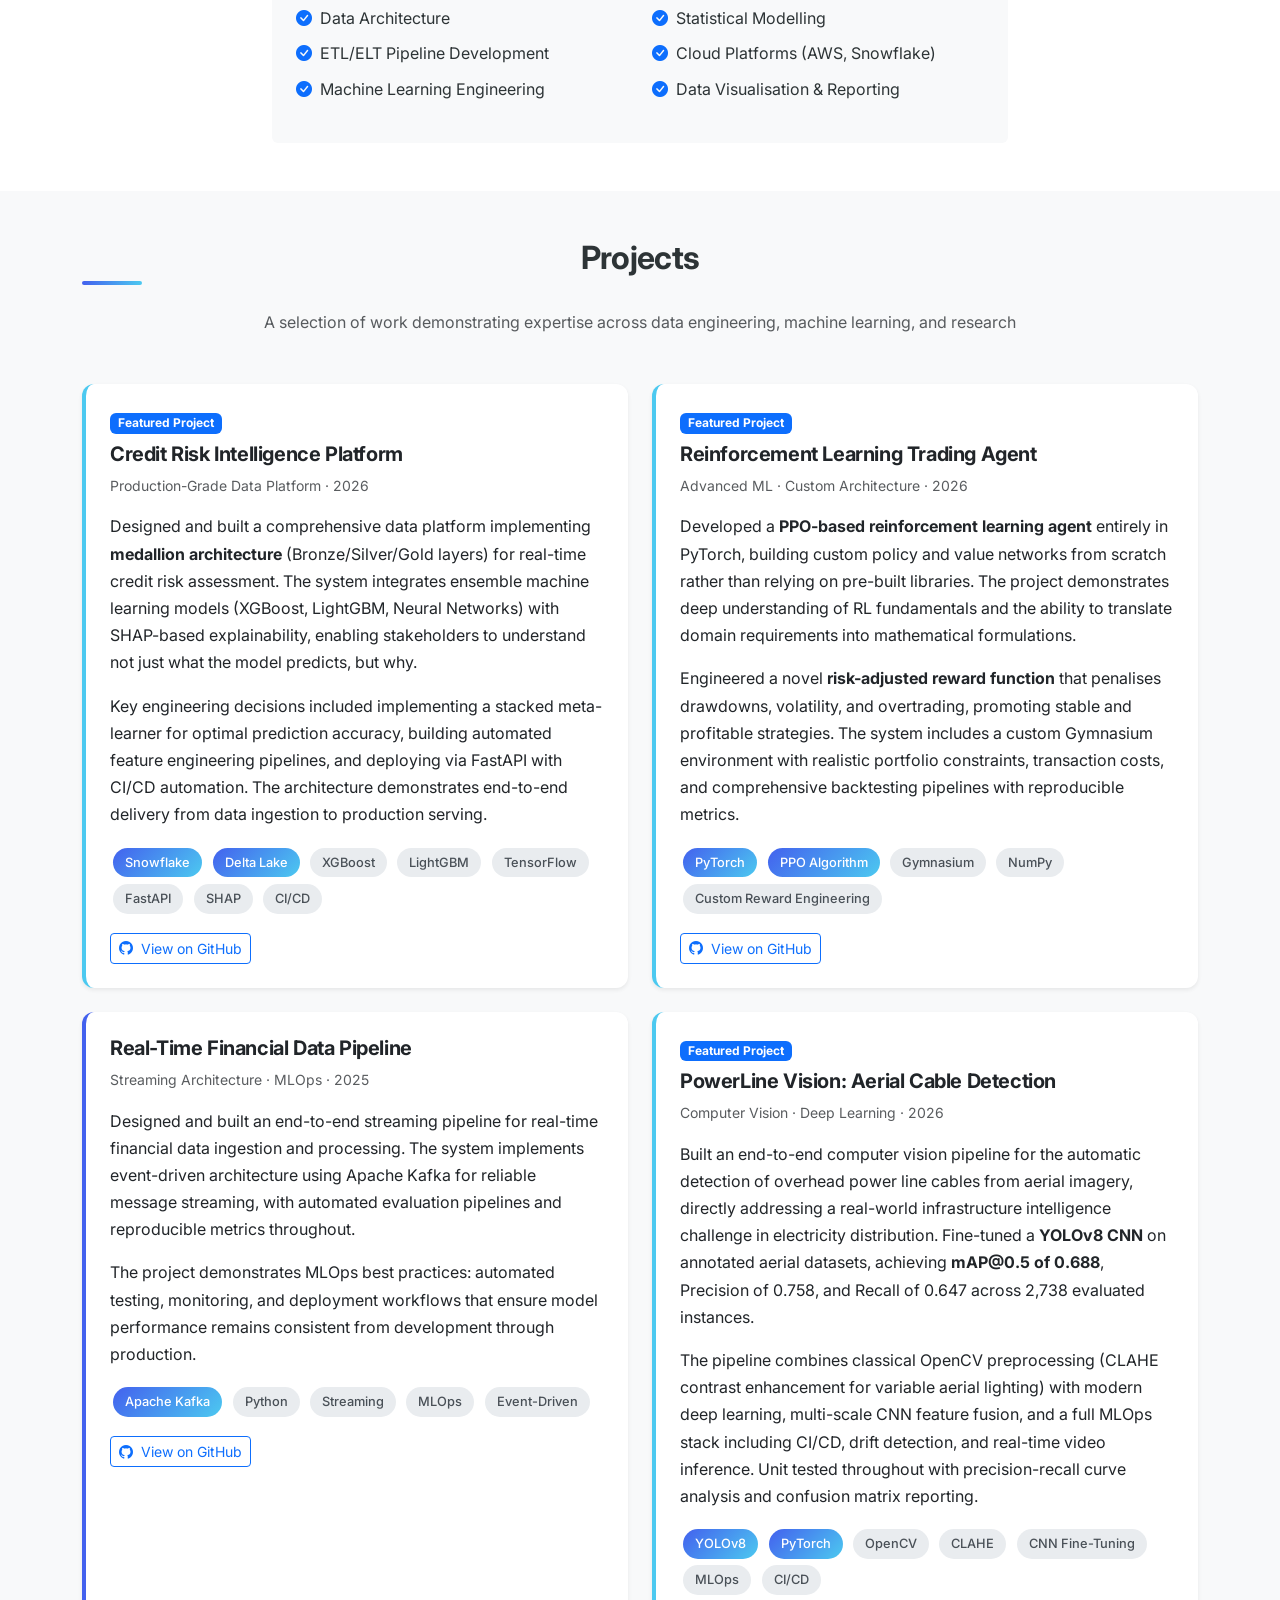
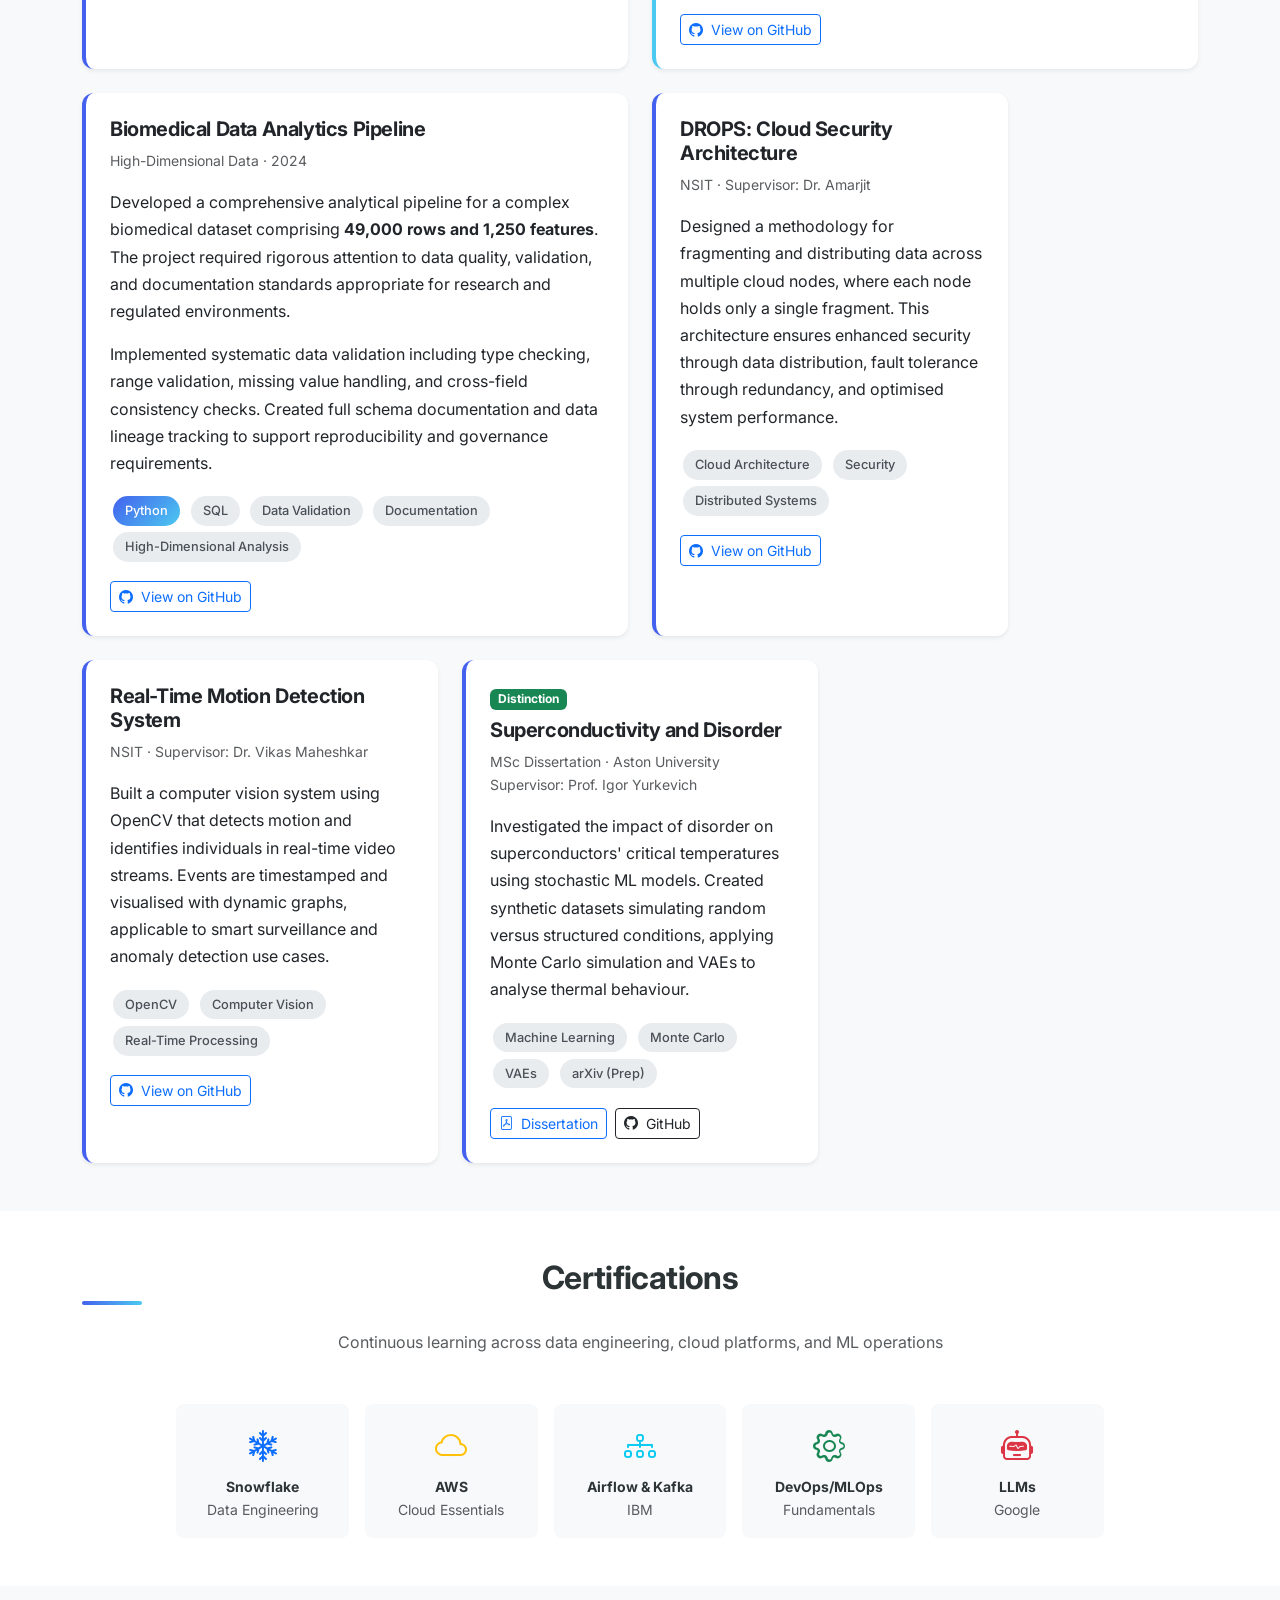
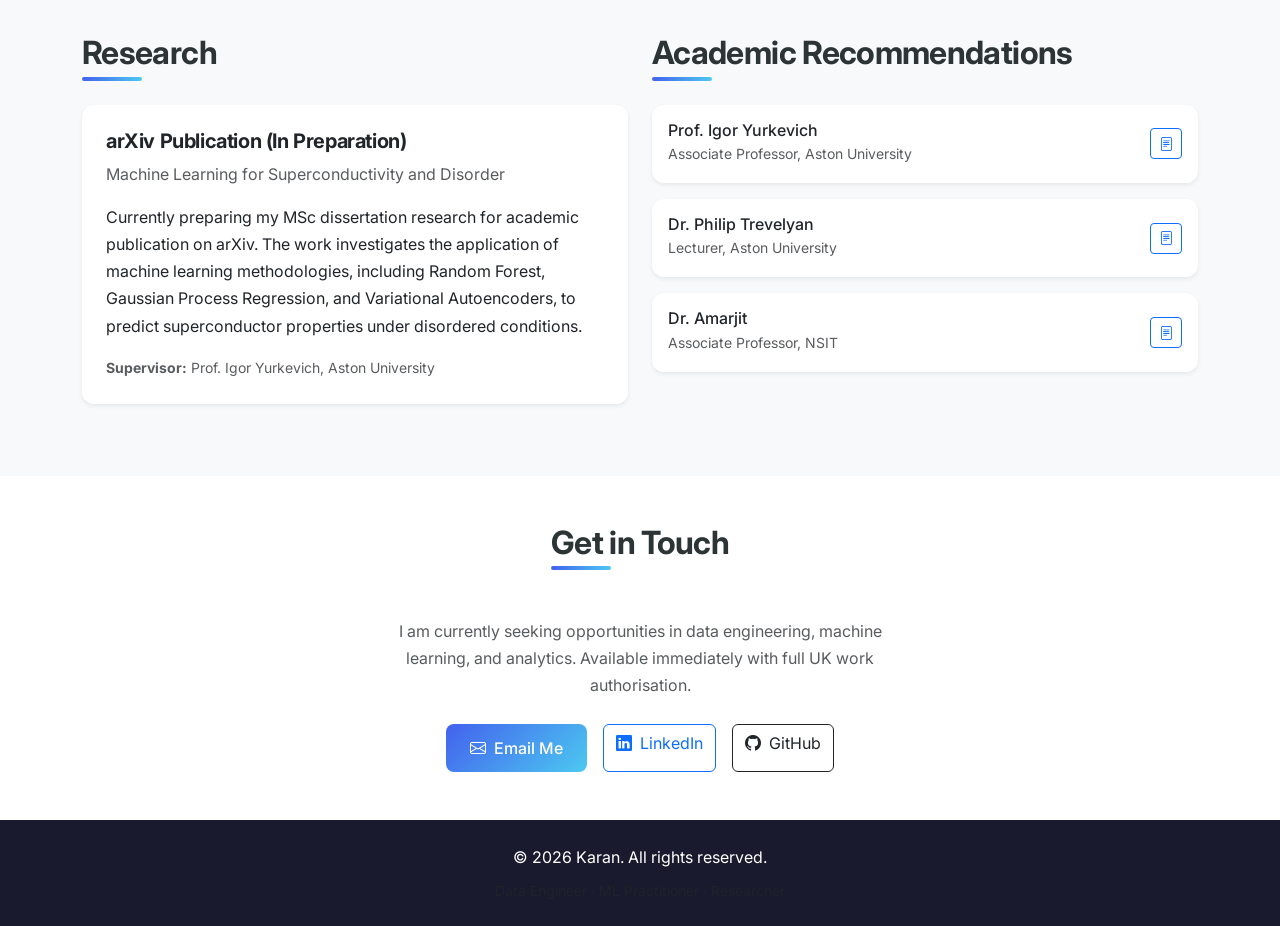
==== commit 8b0aedb7: "Add featured project section for PowerLine Vision" ====
--- a/copy_index.html
+++ b/copy_index.html
@@ -375,6 +375,8 @@
             </div>
           </div>
         </div>
+
+        
         
         <!-- Project: Real-Time Financial Pipeline -->
         <div class="col-lg-6" data-aos="fade-up" data-aos-delay="300">
@@ -403,6 +405,39 @@
             </div>
           </div>
         </div>
+
+        <!-- Featured Project: PowerLine Vision -->
+<div class="col-lg-6" data-aos="fade-up" data-aos-delay="300">
+  <div class="card project-card featured h-100 shadow-sm">
+    <div class="card-body p-4">
+      <span class="badge bg-primary mb-2">Featured Project</span>
+      <h5 class="card-title">PowerLine Vision: Aerial Cable Detection</h5>
+      <p class="text-muted small mb-3">
+        Computer Vision · Deep Learning · 2026
+      </p>
+      <p class="card-text">
+        Built an end-to-end computer vision pipeline for the automatic detection of overhead power line cables from aerial imagery, directly addressing a real-world infrastructure intelligence challenge in electricity distribution. Fine-tuned a <strong>YOLOv8 CNN</strong> on annotated aerial datasets, achieving <strong>mAP@0.5 of 0.688</strong>, Precision of 0.758, and Recall of 0.647 across 2,738 evaluated instances.
+      </p>
+      <p class="card-text">
+        The pipeline combines classical OpenCV preprocessing (CLAHE contrast enhancement for variable aerial lighting) with modern deep learning, multi-scale CNN feature fusion, and a full MLOps stack including CI/CD, drift detection, and real-time video inference. Unit tested throughout with precision-recall curve analysis and confusion matrix reporting.
+      </p>
+      <div class="mb-3">
+        <span class="tech-badge highlight">YOLOv8</span>
+        <span class="tech-badge highlight">PyTorch</span>
+        <span class="tech-badge">OpenCV</span>
+        <span class="tech-badge">CLAHE</span>
+        <span class="tech-badge">CNN Fine-Tuning</span>
+        <span class="tech-badge">MLOps</span>
+        <span class="tech-badge">CI/CD</span>
+      </div>
+      <a href="https://github.com/Karanm5/powerline-vision" target="_blank" class="btn btn-outline-primary btn-sm">
+        <i class="bi bi-github me-1"></i> View on GitHub
+      </a>
+    </div>
+  </div>
+</div>
+
+
         
         <!-- Project: Biomedical Pipeline -->
         <div class="col-lg-6" data-aos="fade-up" data-aos-delay="400">
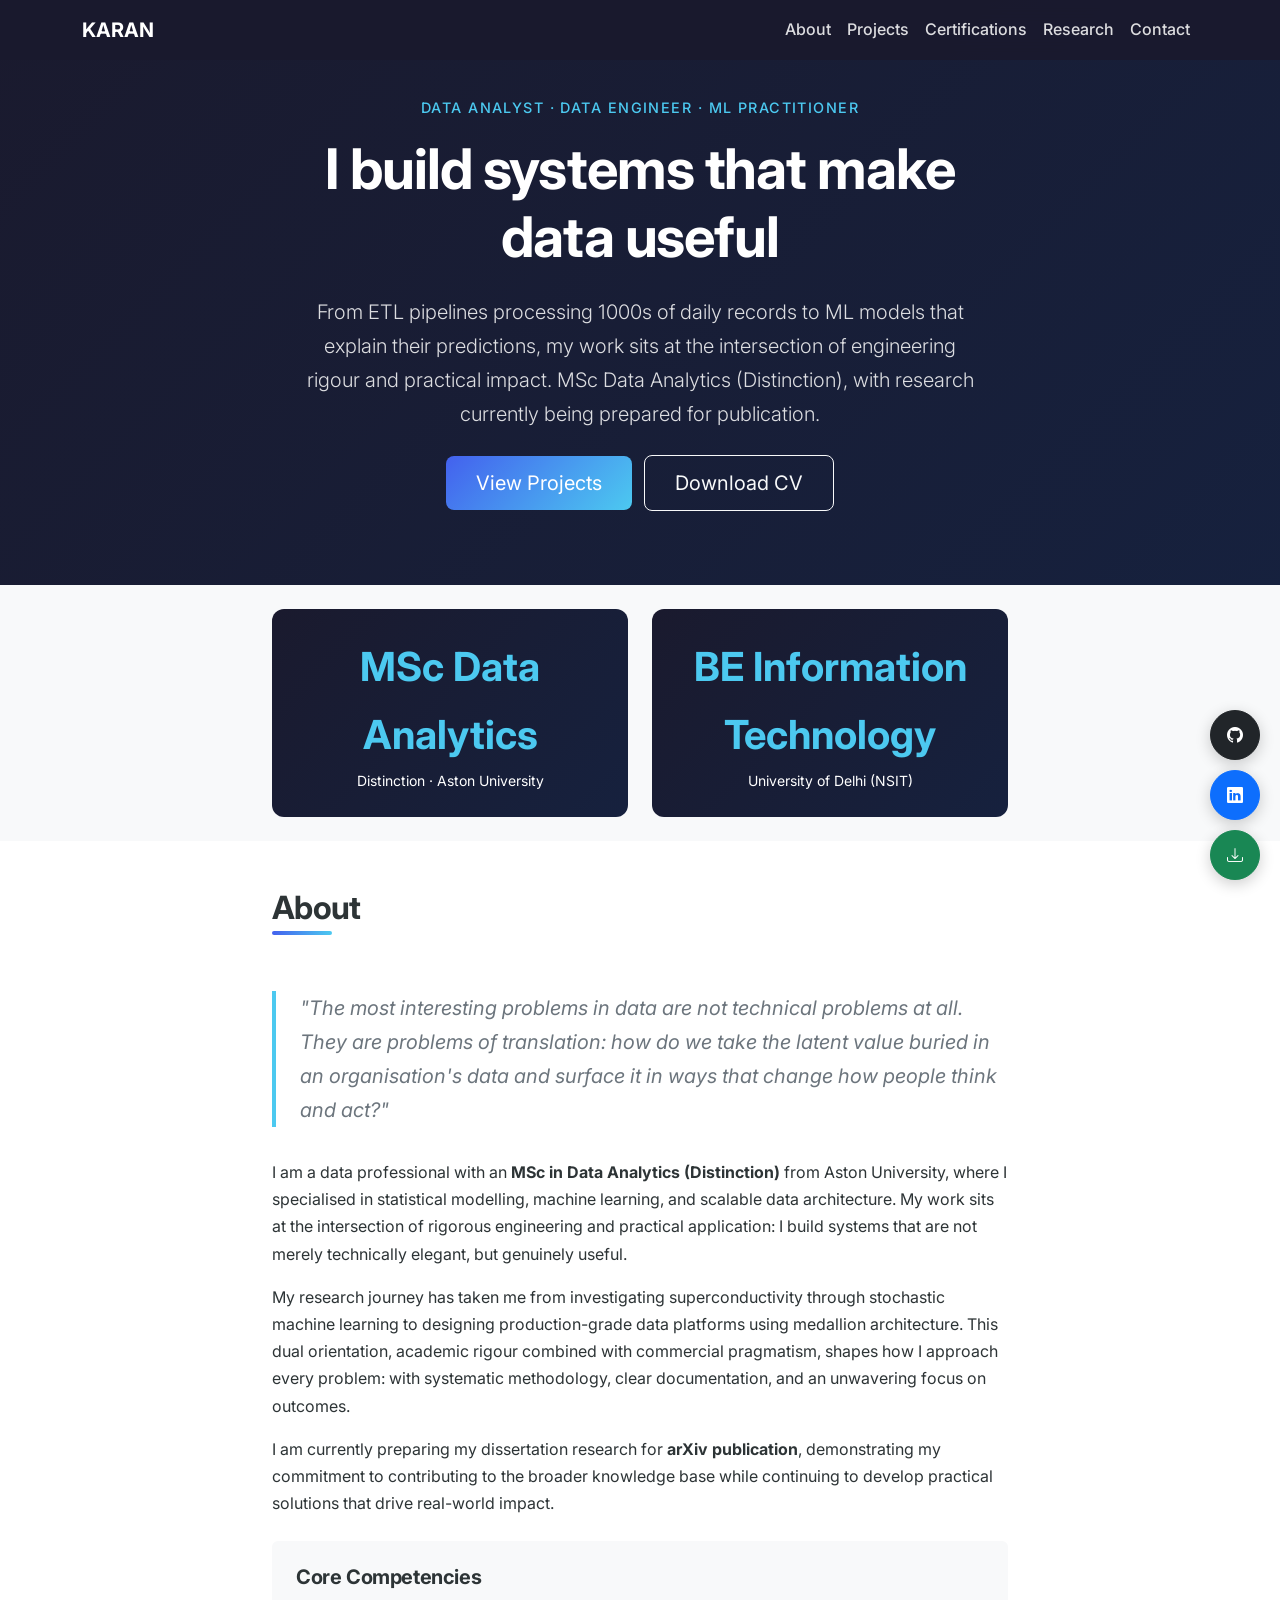
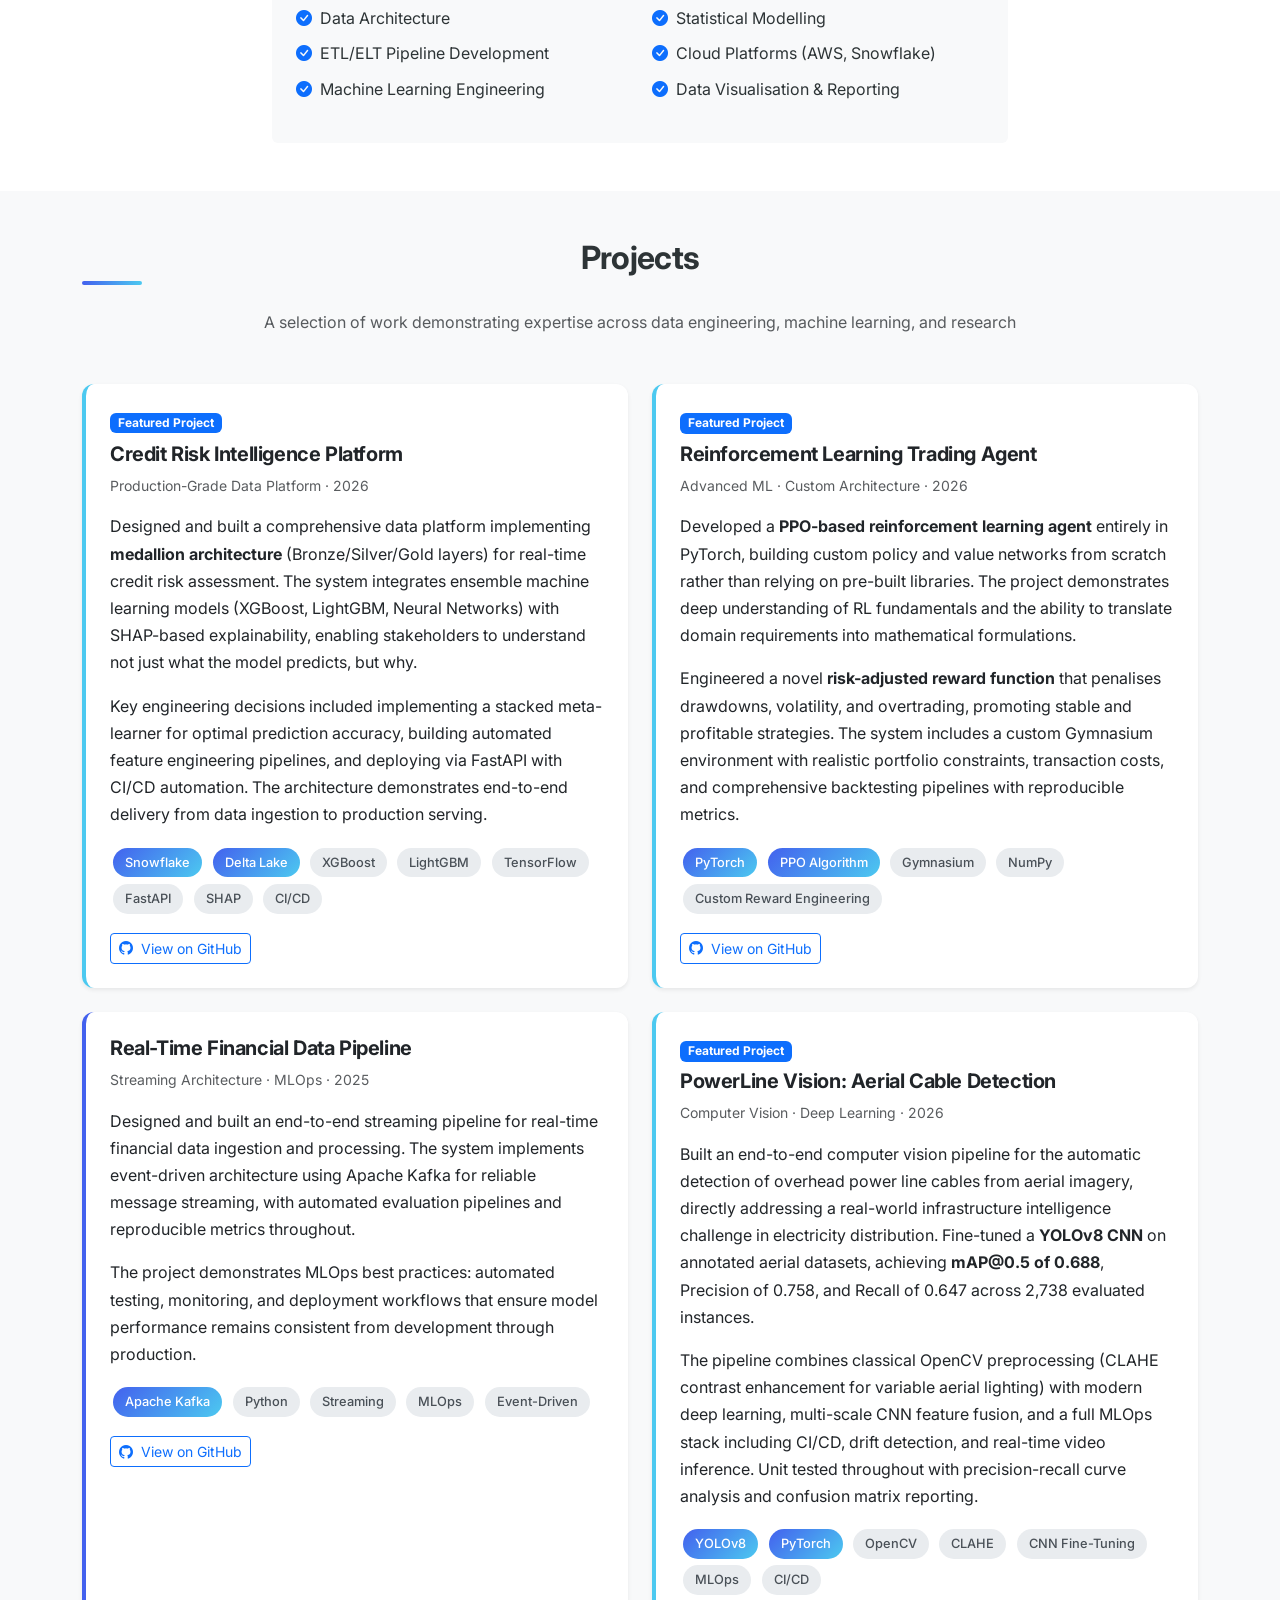
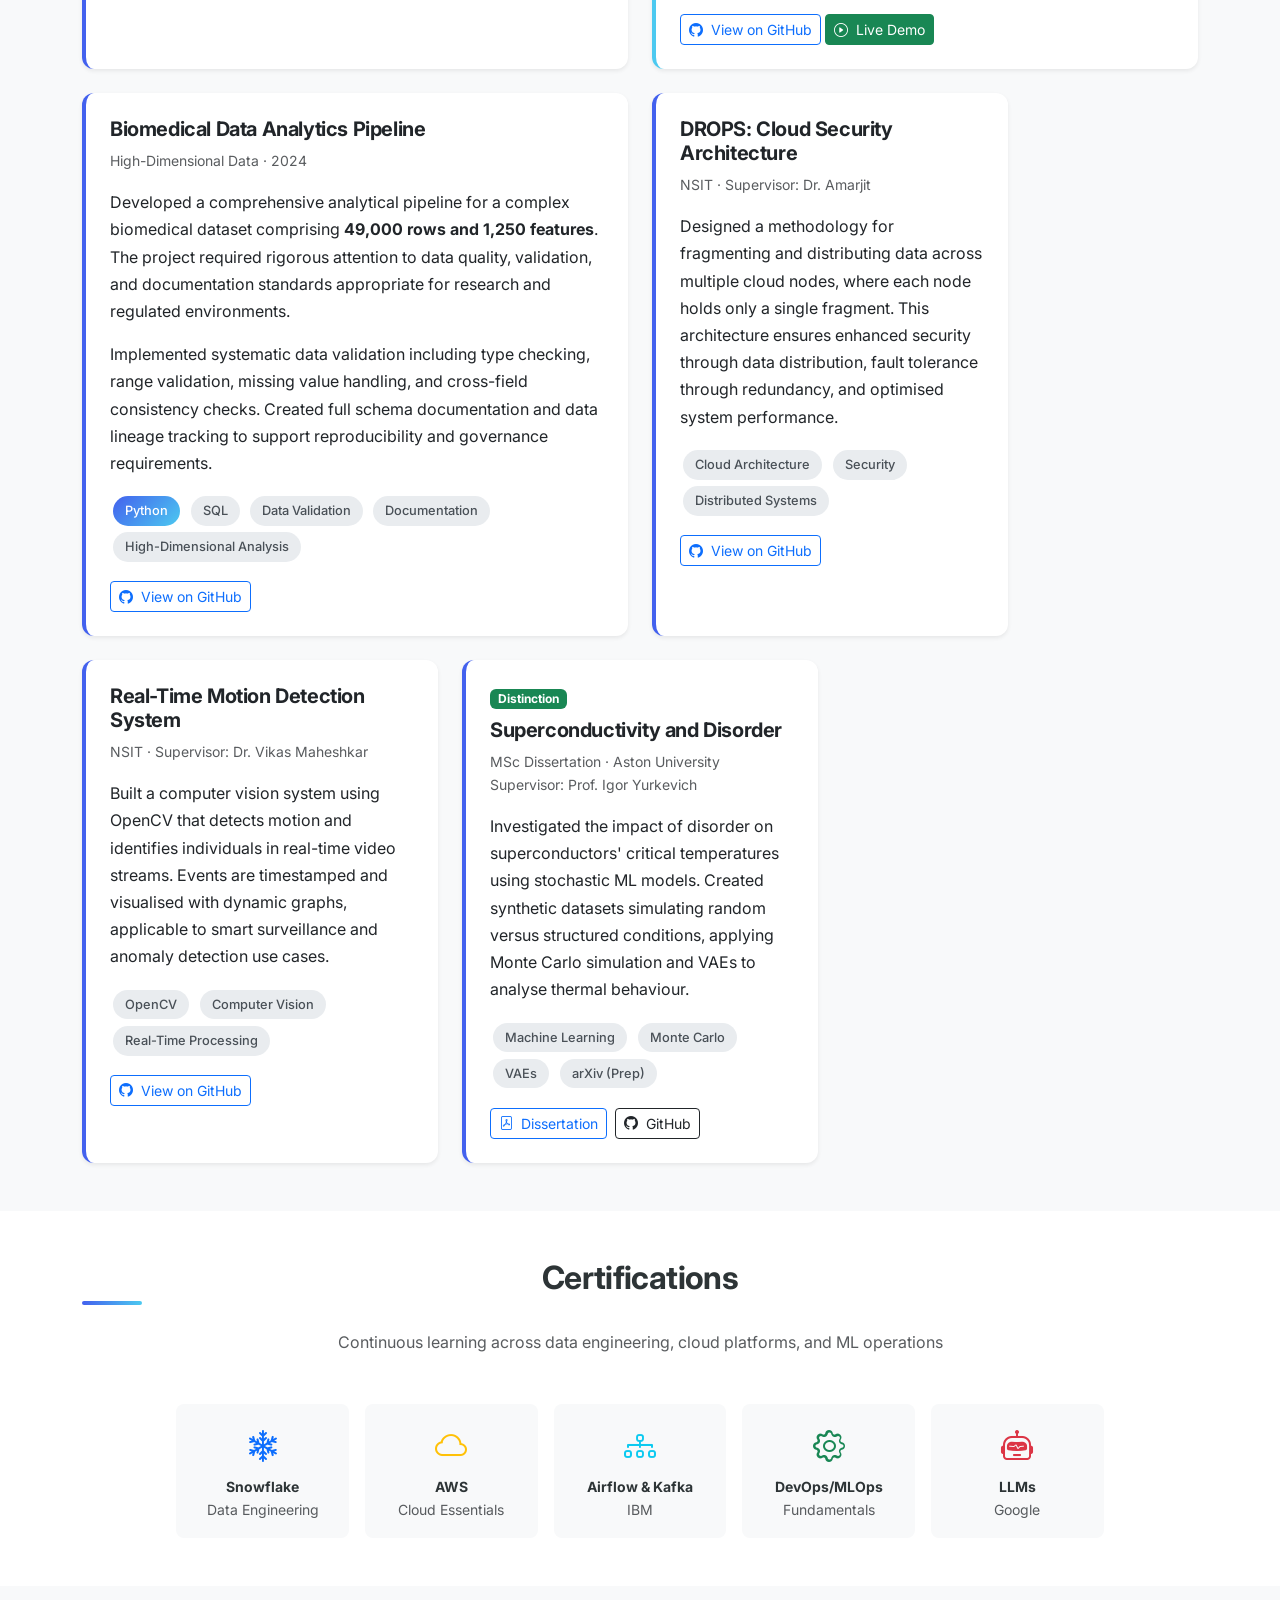
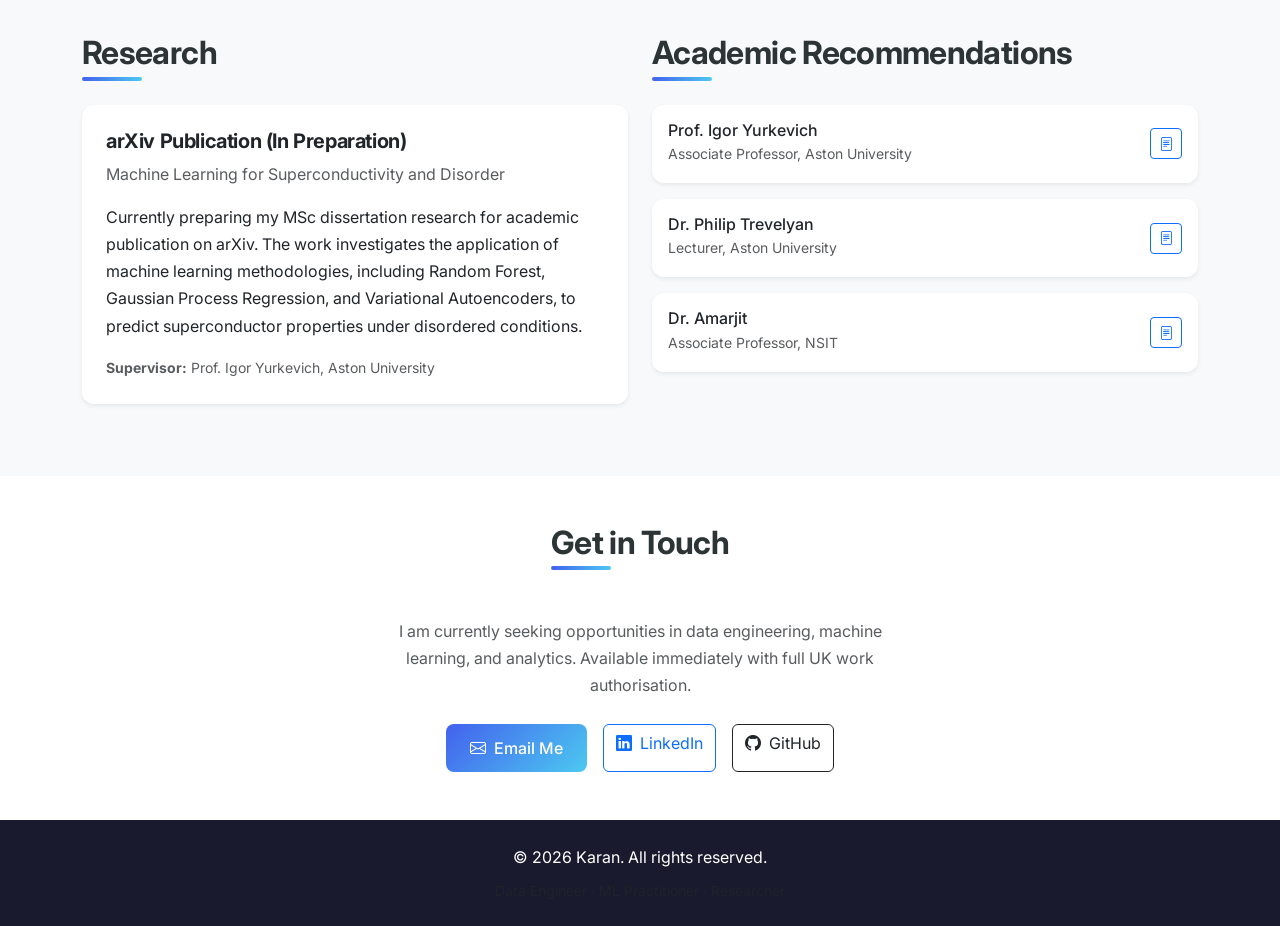
==== commit 99dbfa21: "Add Live Demo link to copy_index.html" ====
--- a/copy_index.html
+++ b/copy_index.html
@@ -433,6 +433,9 @@
       <a href="https://github.com/Karanm5/powerline-vision" target="_blank" class="btn btn-outline-primary btn-sm">
         <i class="bi bi-github me-1"></i> View on GitHub
       </a>
+      <a href="https://karanm5-powerline-vision.hf.space" target="_blank" class="btn btn-success btn-sm">
+  <i class="bi bi-play-circle me-1"></i> Live Demo
+</a>
     </div>
   </div>
 </div>
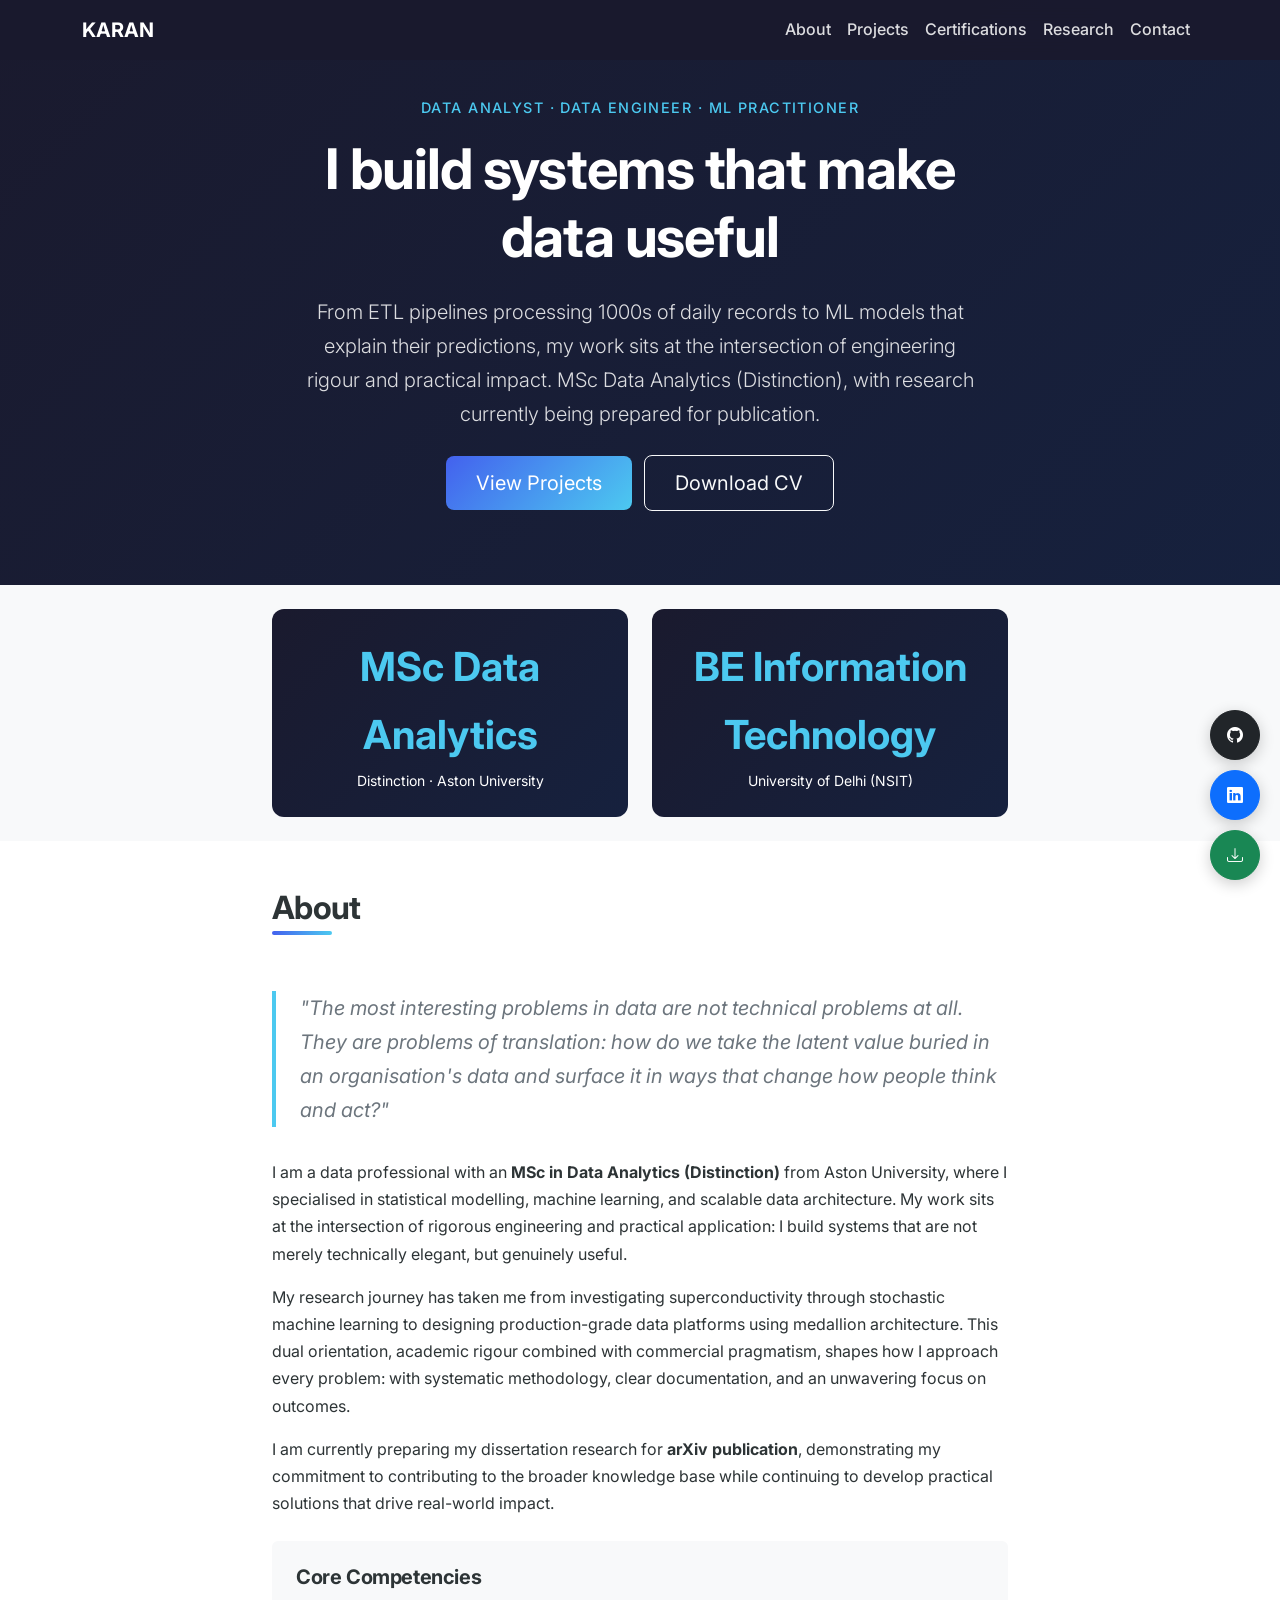
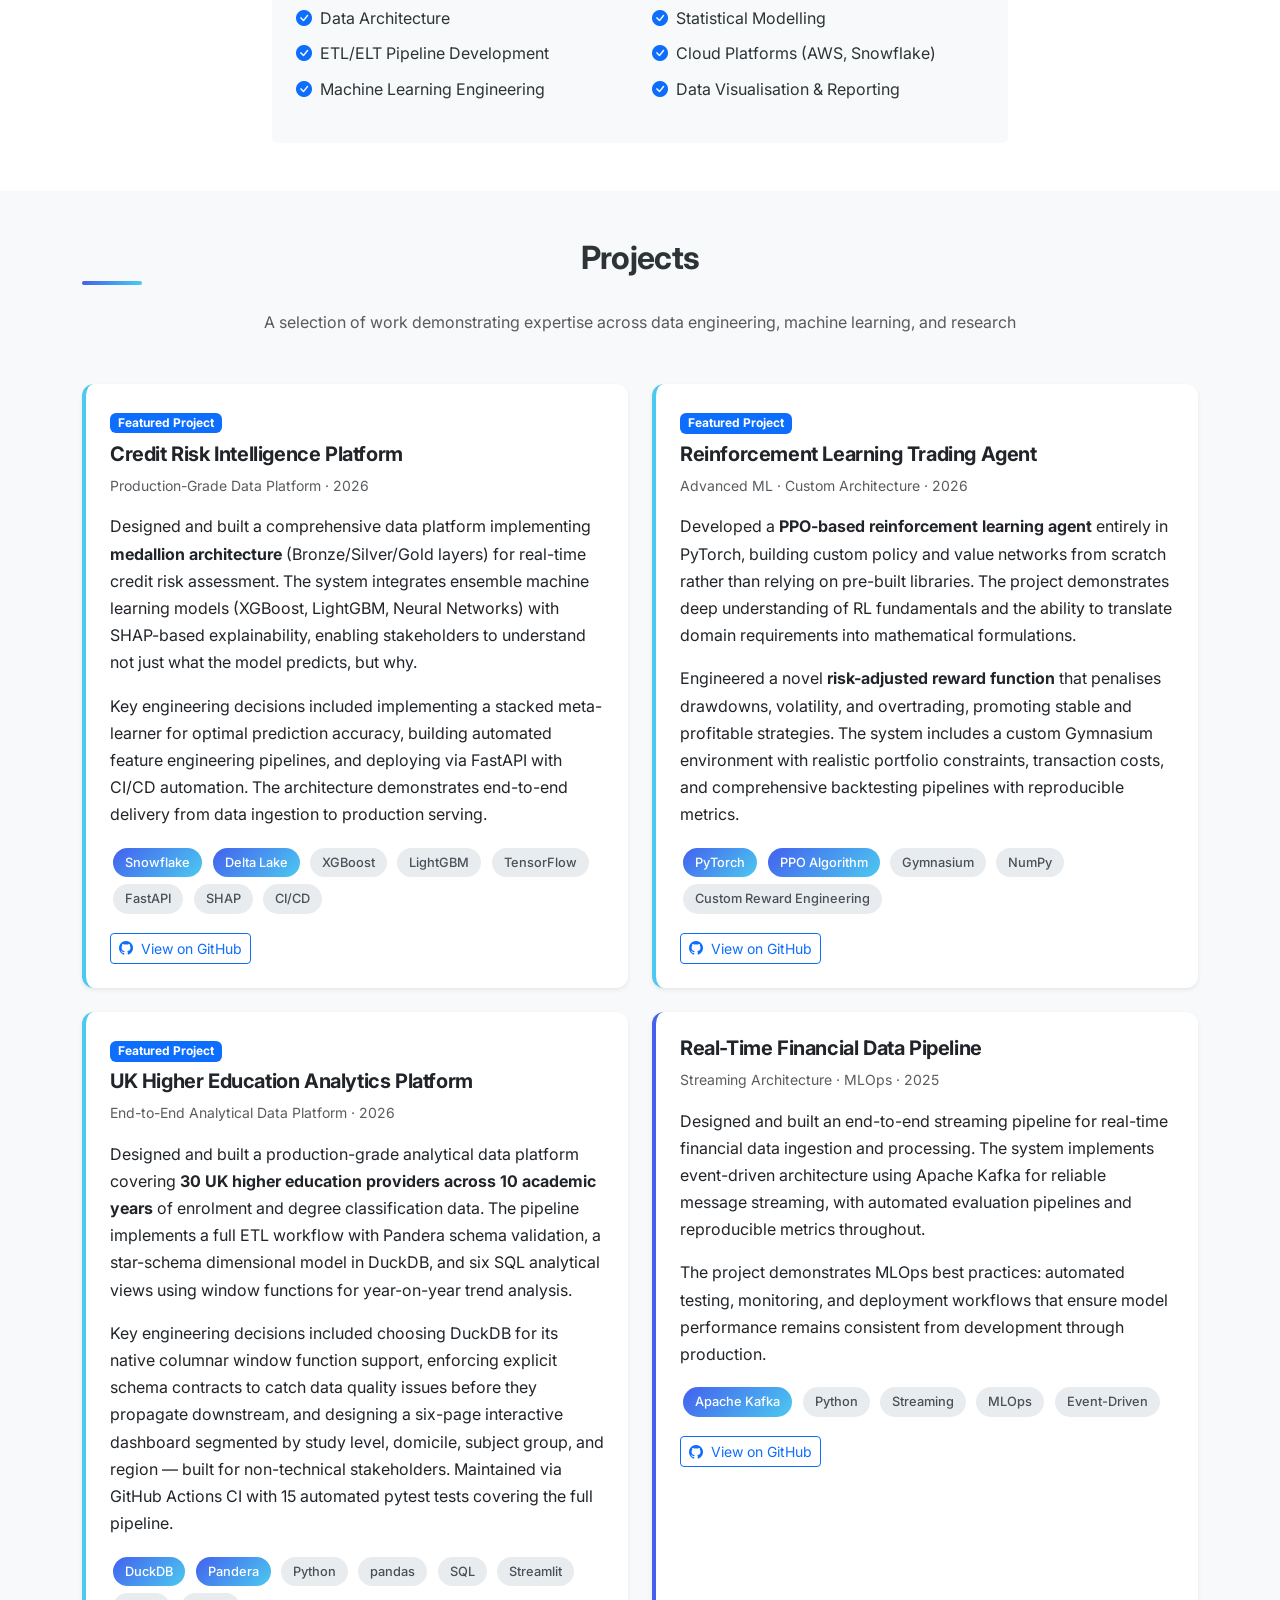
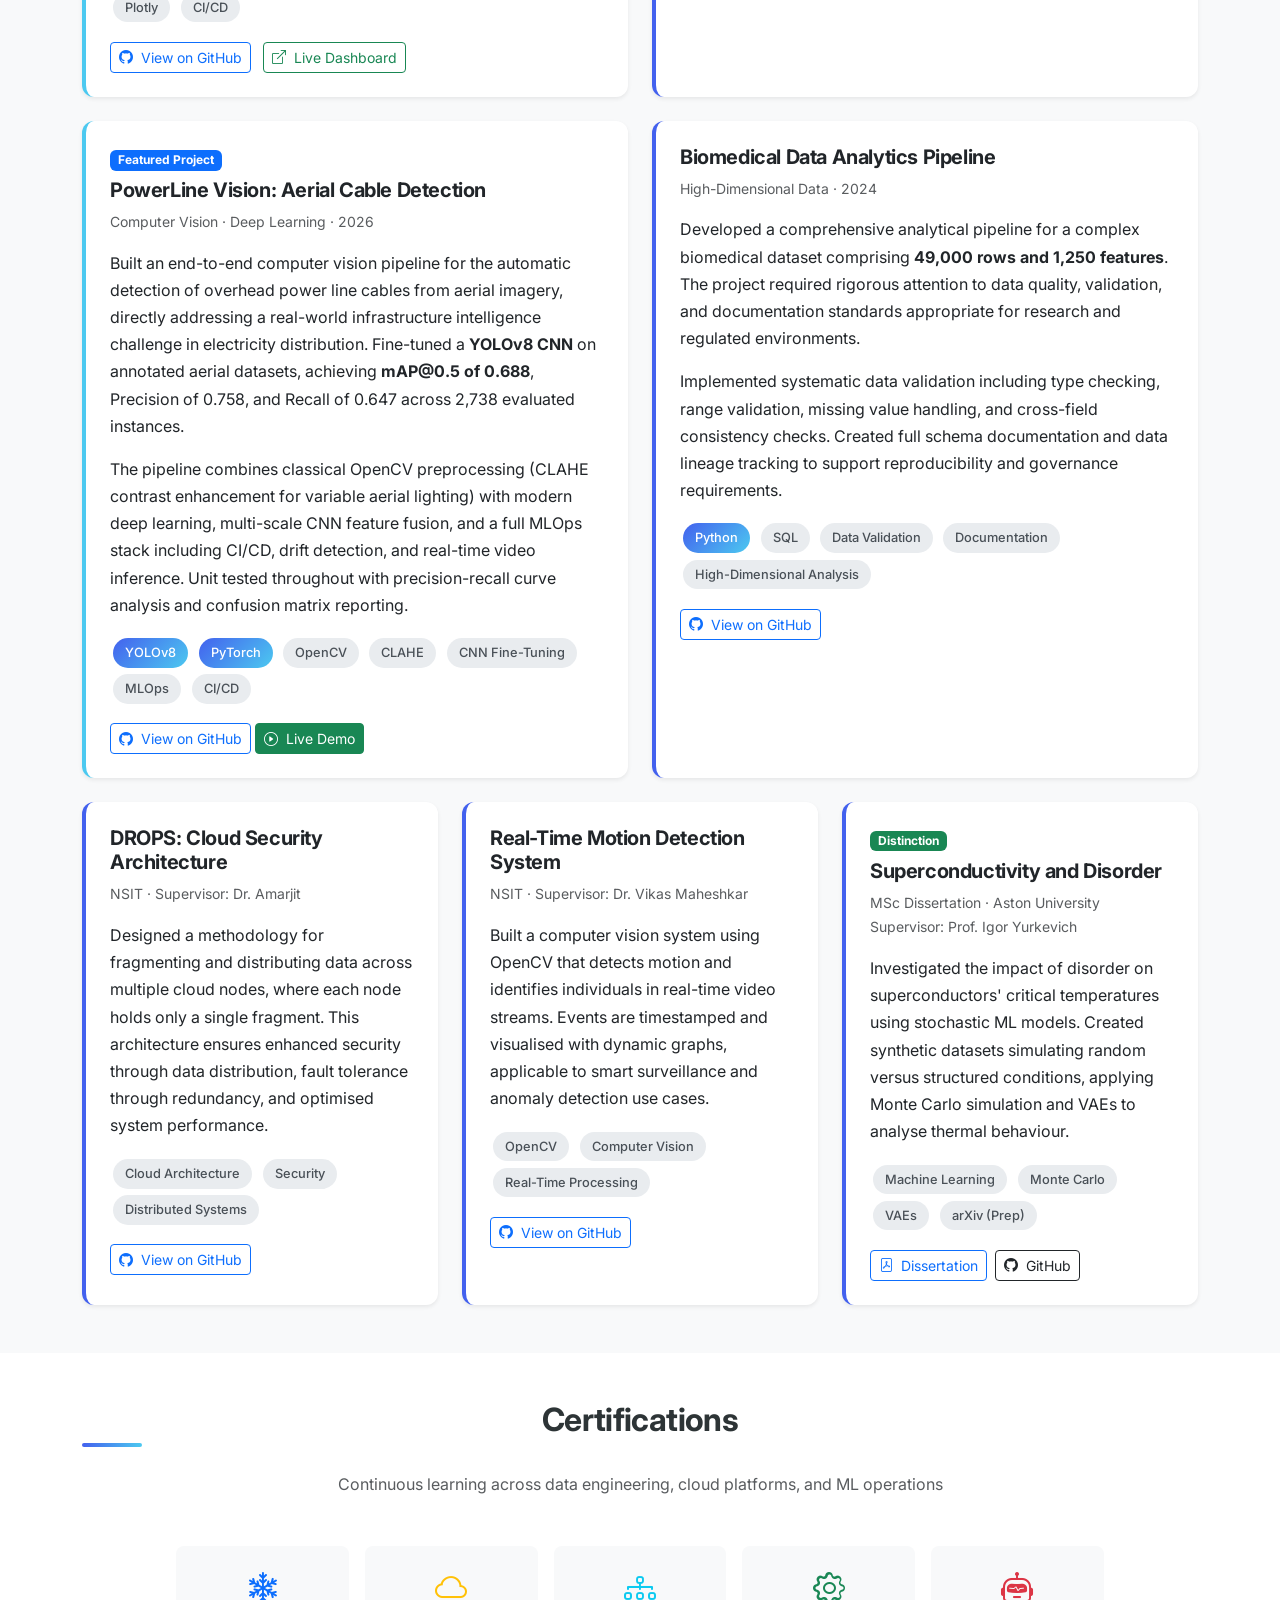
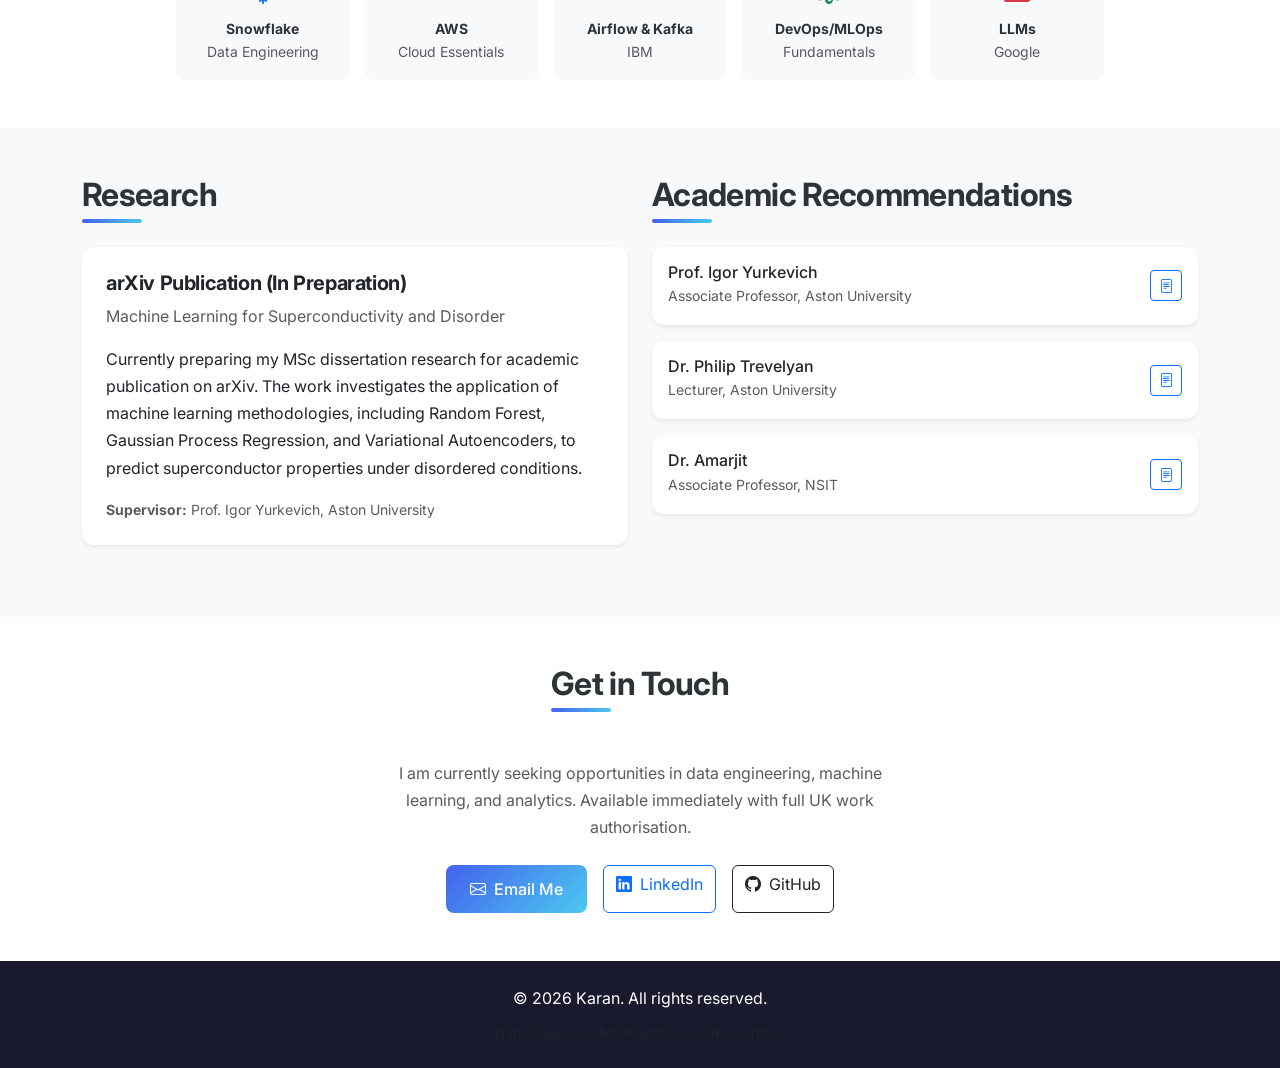
==== commit 9dd9b485: "Update copy_index.html" ====
--- a/copy_index.html
+++ b/copy_index.html
@@ -376,7 +376,40 @@
           </div>
         </div>
 
-        
+        <!-- Featured Project: UK Higher Education Analytics -->
+<div class="col-lg-6" data-aos="fade-up" data-aos-delay="100">
+  <div class="card project-card featured h-100 shadow-sm">
+    <div class="card-body p-4">
+      <span class="badge bg-primary mb-2">Featured Project</span>
+      <h5 class="card-title">UK Higher Education Analytics Platform</h5>
+      <p class="text-muted small mb-3">
+        End-to-End Analytical Data Platform · 2026
+      </p>
+      <p class="card-text">
+        Designed and built a production-grade analytical data platform covering <strong>30 UK higher education providers across 10 academic years</strong> of enrolment and degree classification data. The pipeline implements a full ETL workflow with Pandera schema validation, a star-schema dimensional model in DuckDB, and six SQL analytical views using window functions for year-on-year trend analysis.
+      </p>
+      <p class="card-text">
+        Key engineering decisions included choosing DuckDB for its native columnar window function support, enforcing explicit schema contracts to catch data quality issues before they propagate downstream, and designing a six-page interactive dashboard segmented by study level, domicile, subject group, and region — built for non-technical stakeholders. Maintained via GitHub Actions CI with 15 automated pytest tests covering the full pipeline.
+      </p>
+      <div class="mb-3">
+        <span class="tech-badge highlight">DuckDB</span>
+        <span class="tech-badge highlight">Pandera</span>
+        <span class="tech-badge">Python</span>
+        <span class="tech-badge">pandas</span>
+        <span class="tech-badge">SQL</span>
+        <span class="tech-badge">Streamlit</span>
+        <span class="tech-badge">Plotly</span>
+        <span class="tech-badge">CI/CD</span>
+      </div>
+      <a href="https://github.com/Karanm5/uk-he-analytics" target="_blank" class="btn btn-outline-primary btn-sm me-2">
+        <i class="bi bi-github me-1"></i> View on GitHub
+      </a>
+      <a href="https://uk-he-analytics-amxa6dtqz8n3tqy645hxxc.streamlit.app/" target="_blank" class="btn btn-outline-success btn-sm">
+        <i class="bi bi-box-arrow-up-right me-1"></i> Live Dashboard
+      </a>
+    </div>
+  </div>
+</div>
         
         <!-- Project: Real-Time Financial Pipeline -->
         <div class="col-lg-6" data-aos="fade-up" data-aos-delay="300">
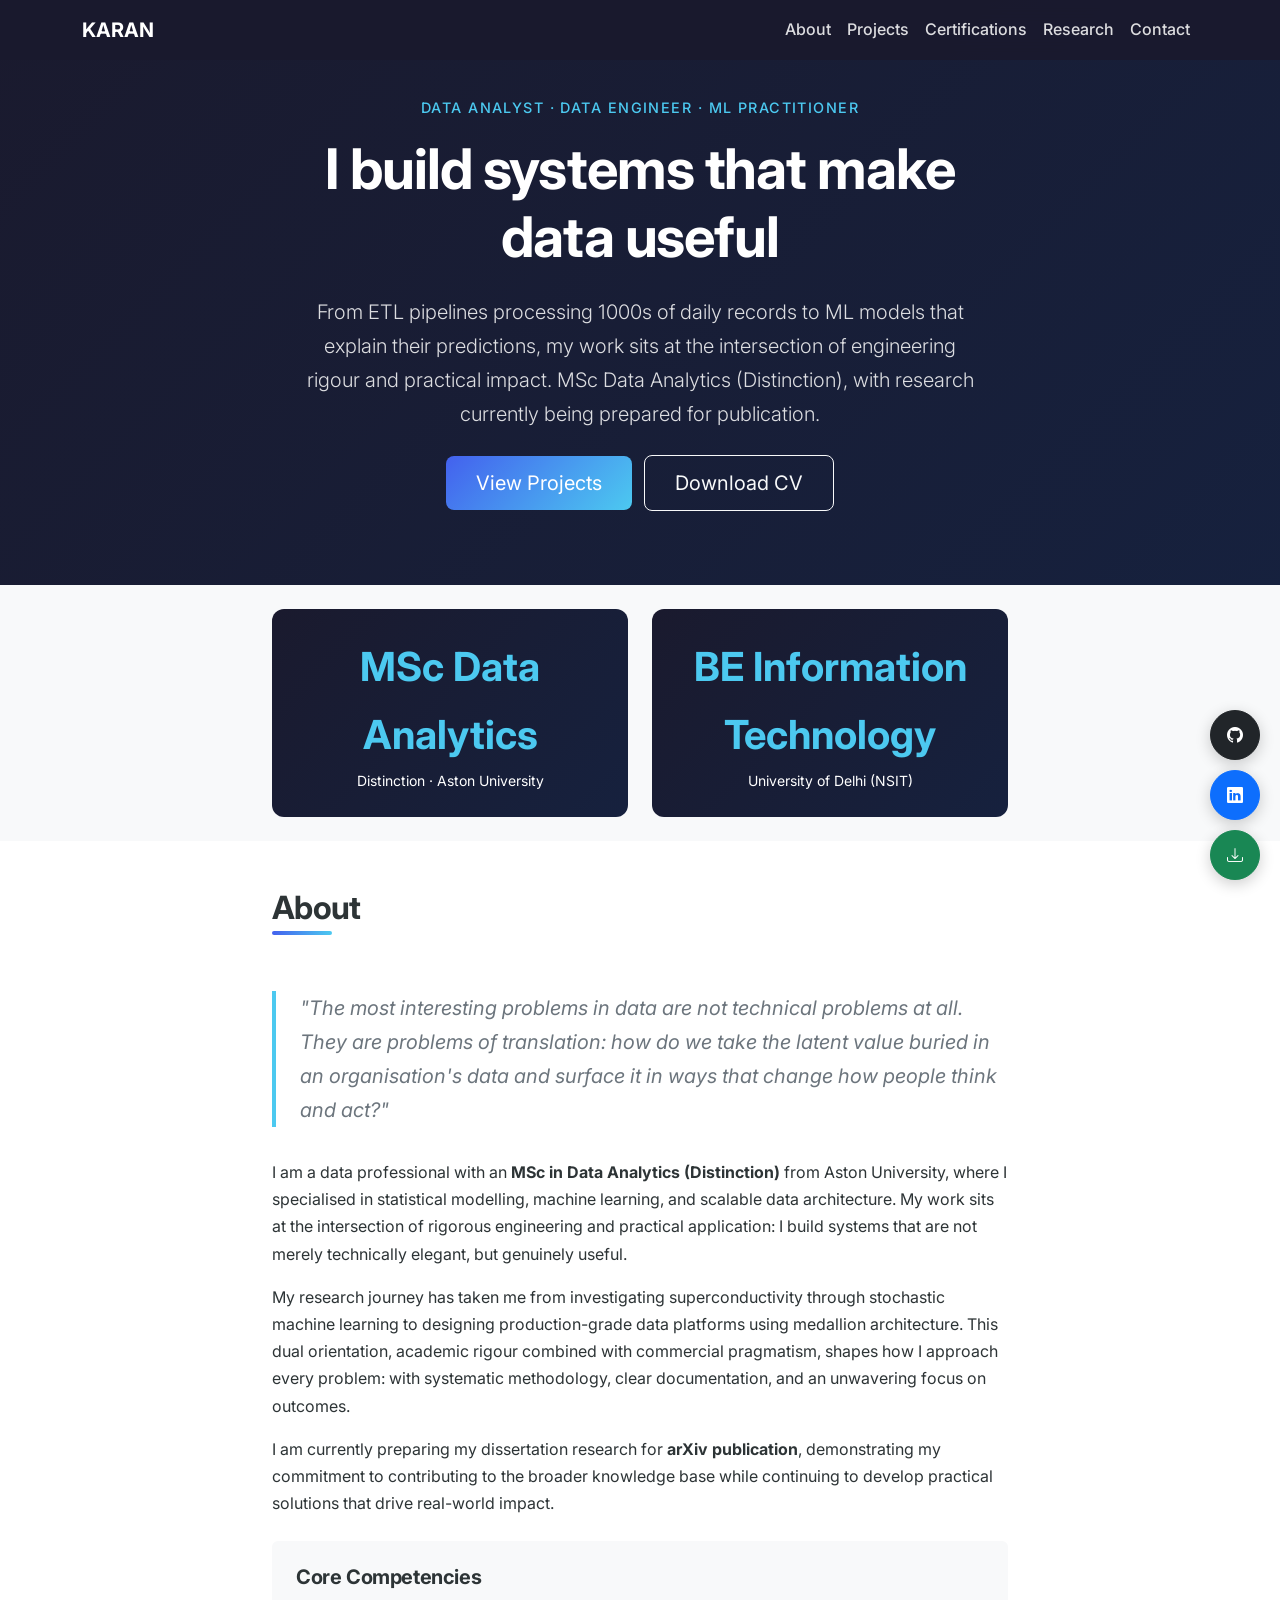
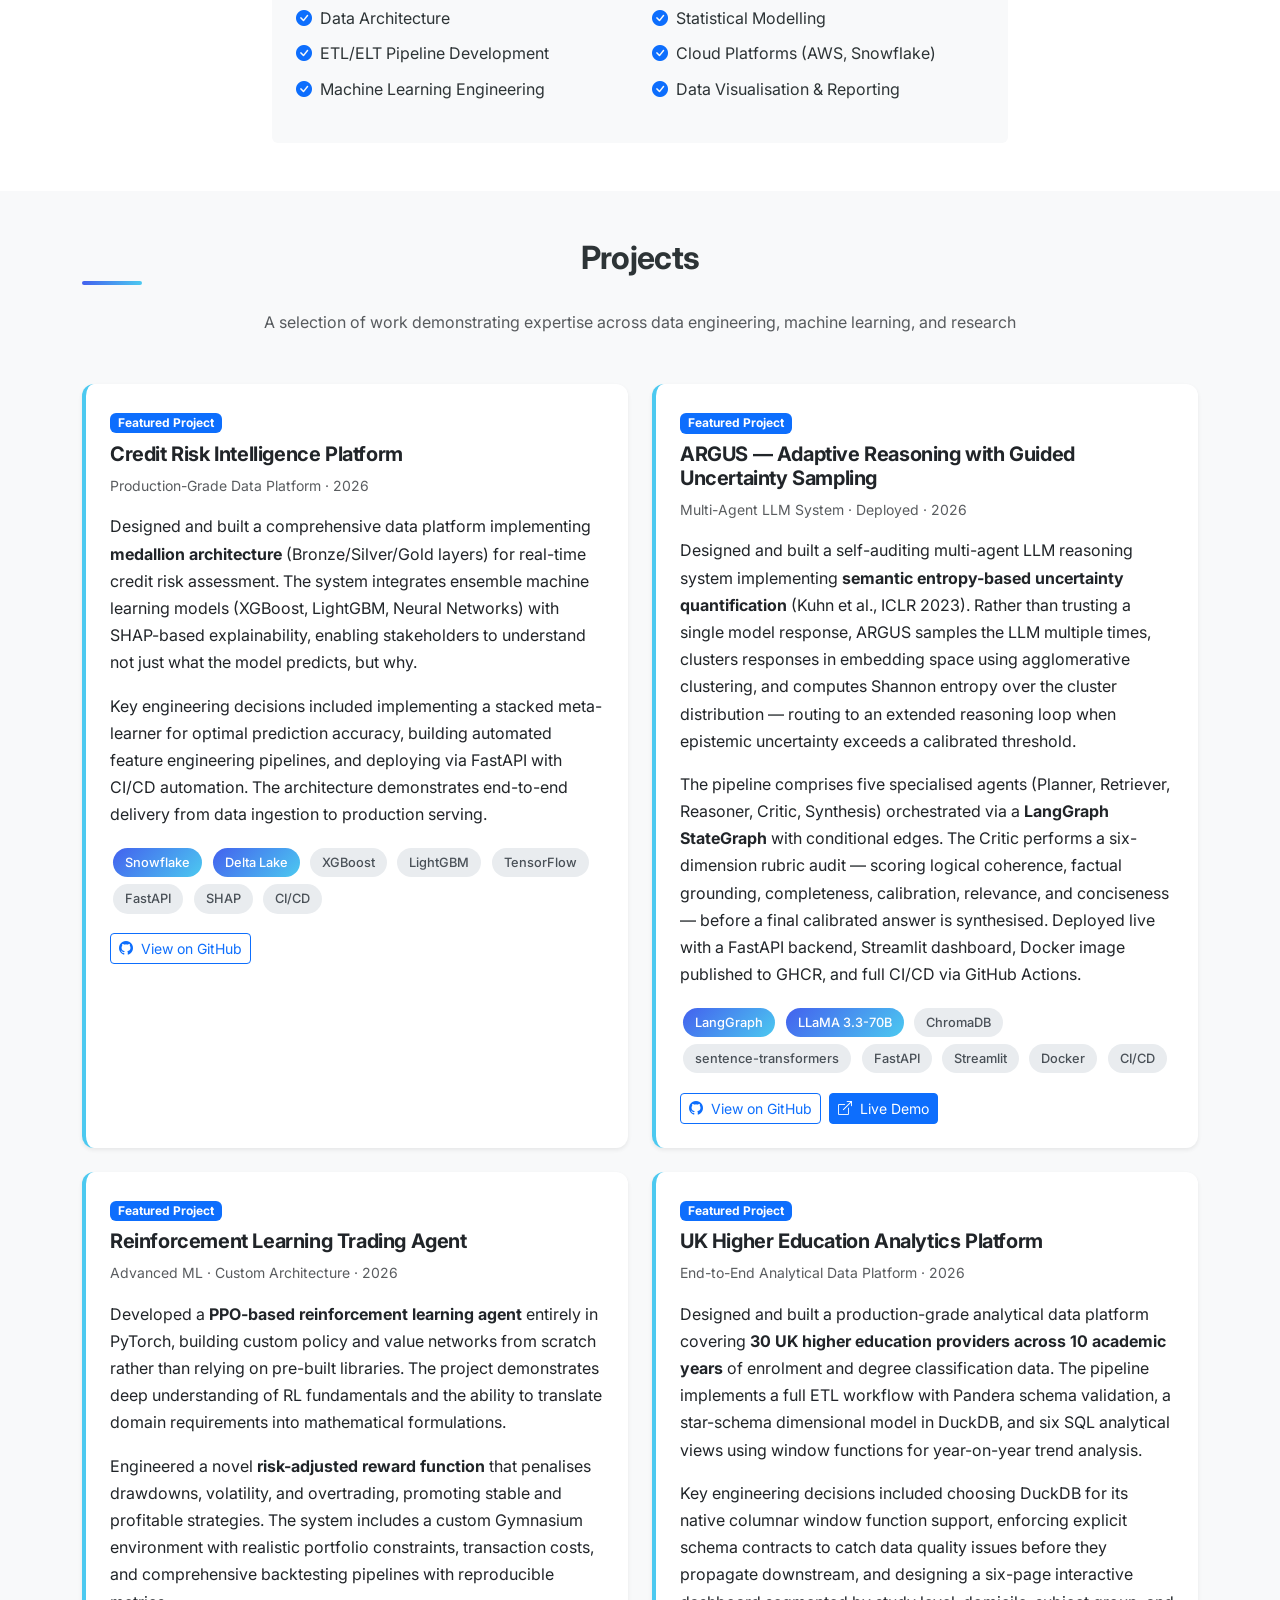
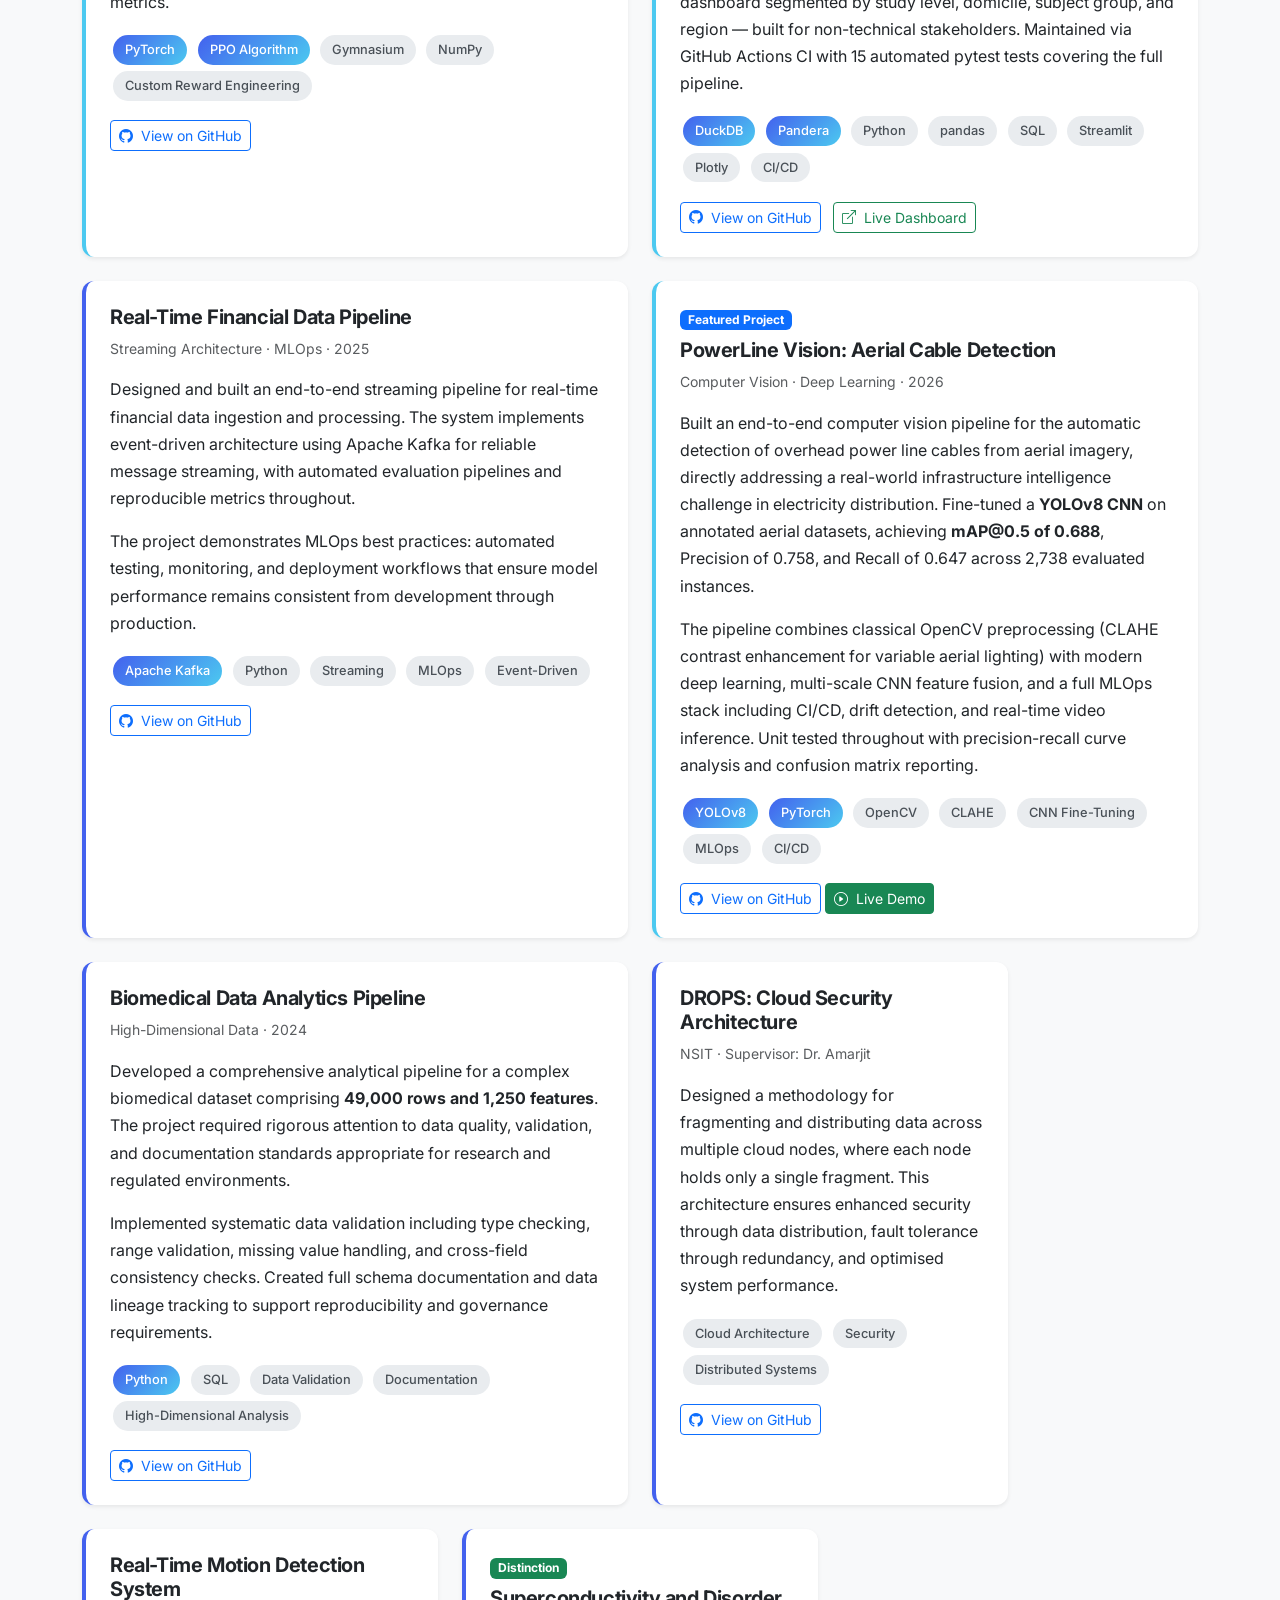
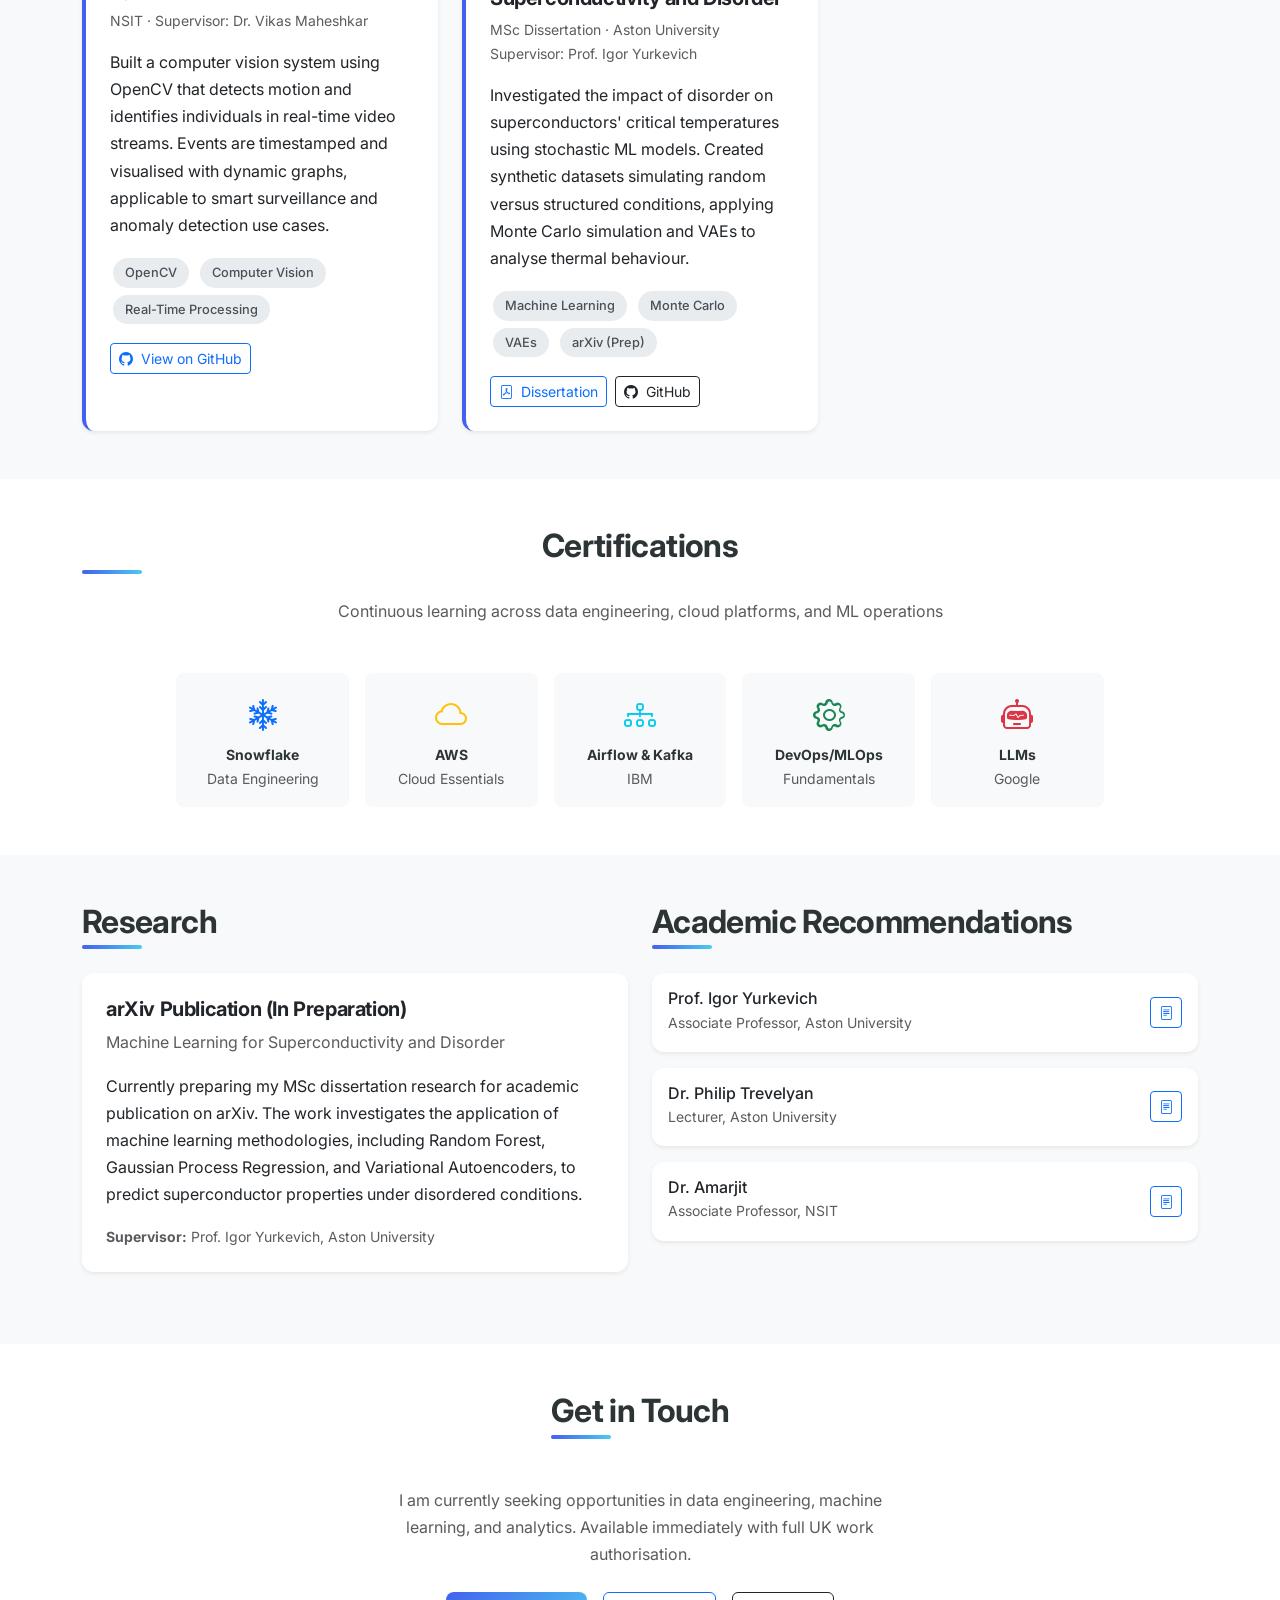
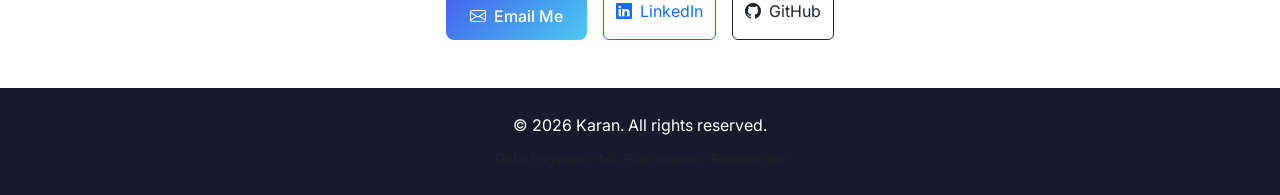
==== commit 610e606a: "Update copy_index.html" ====
--- a/copy_index.html
+++ b/copy_index.html
@@ -346,6 +346,53 @@
             </div>
           </div>
         </div>
+
+        <!-- Featured Project: ARGUS -->
+<div class="col-lg-6" data-aos="fade-up" data-aos-delay="200">
+  <div class="card project-card featured h-100 shadow-sm">
+    <div class="card-body p-4">
+      <span class="badge bg-primary mb-2">Featured Project</span>
+      <h5 class="card-title">ARGUS — Adaptive Reasoning with Guided Uncertainty Sampling</h5>
+      <p class="text-muted small mb-3">
+        Multi-Agent LLM System · Deployed · 2026
+      </p>
+      <p class="card-text">
+        Designed and built a self-auditing multi-agent LLM reasoning system implementing
+        <strong>semantic entropy-based uncertainty quantification</strong> (Kuhn et al., ICLR 2023).
+        Rather than trusting a single model response, ARGUS samples the LLM multiple times,
+        clusters responses in embedding space using agglomerative clustering, and computes
+        Shannon entropy over the cluster distribution — routing to an extended reasoning loop
+        when epistemic uncertainty exceeds a calibrated threshold.
+      </p>
+      <p class="card-text">
+        The pipeline comprises five specialised agents (Planner, Retriever, Reasoner, Critic,
+        Synthesis) orchestrated via a <strong>LangGraph StateGraph</strong> with conditional
+        edges. The Critic performs a six-dimension rubric audit — scoring logical coherence,
+        factual grounding, completeness, calibration, relevance, and conciseness — before a
+        final calibrated answer is synthesised. Deployed live with a FastAPI backend, Streamlit
+        dashboard, Docker image published to GHCR, and full CI/CD via GitHub Actions.
+      </p>
+      <div class="mb-3">
+        <span class="tech-badge highlight">LangGraph</span>
+        <span class="tech-badge highlight">LLaMA 3.3-70B</span>
+        <span class="tech-badge">ChromaDB</span>
+        <span class="tech-badge">sentence-transformers</span>
+        <span class="tech-badge">FastAPI</span>
+        <span class="tech-badge">Streamlit</span>
+        <span class="tech-badge">Docker</span>
+        <span class="tech-badge">CI/CD</span>
+      </div>
+      <div class="d-flex gap-2">
+        <a href="https://github.com/Karanm5/Argus" target="_blank" class="btn btn-outline-primary btn-sm">
+          <i class="bi bi-github me-1"></i> View on GitHub
+        </a>
+        <a href="YOUR_STREAMLIT_URL_HERE" target="_blank" class="btn btn-primary btn-sm">
+          <i class="bi bi-box-arrow-up-right me-1"></i> Live Demo
+        </a>
+      </div>
+    </div>
+  </div>
+</div>
         
         <!-- Featured Project: RL Trading Agent -->
         <div class="col-lg-6" data-aos="fade-up" data-aos-delay="200">
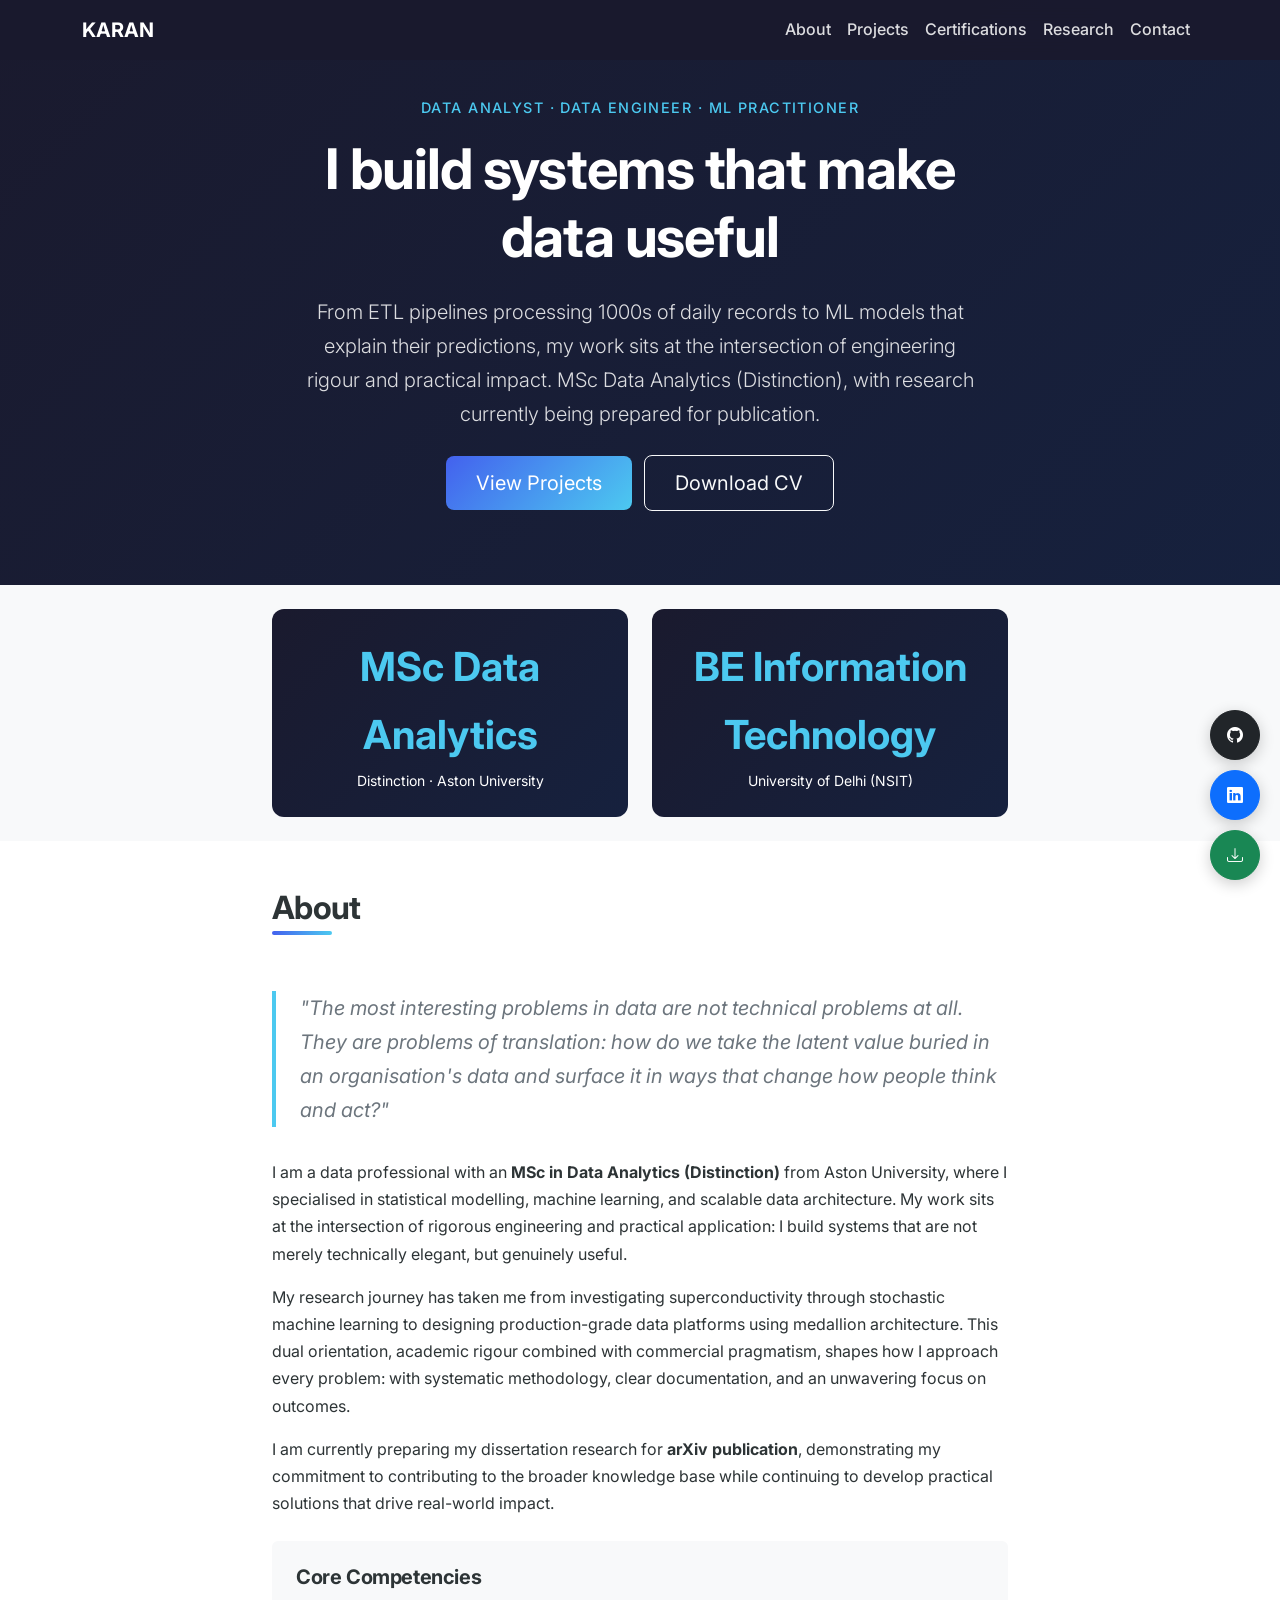
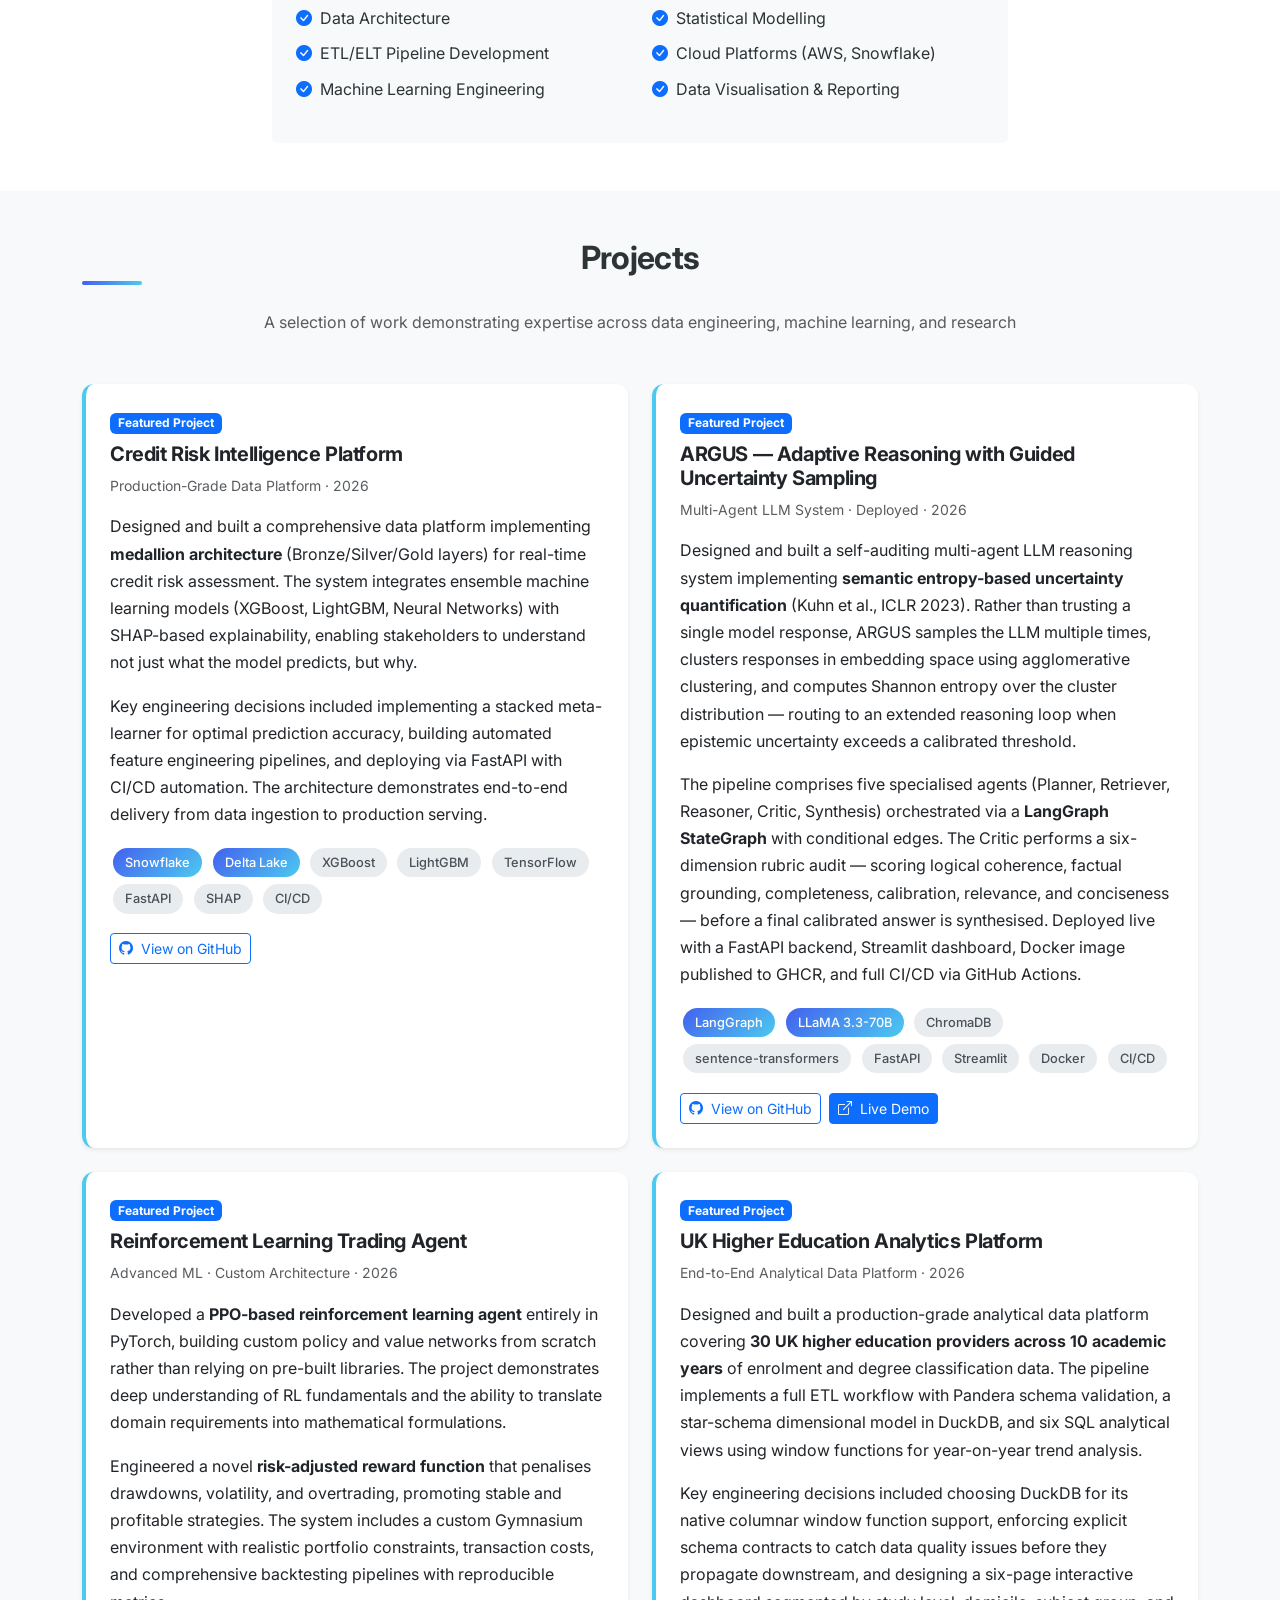
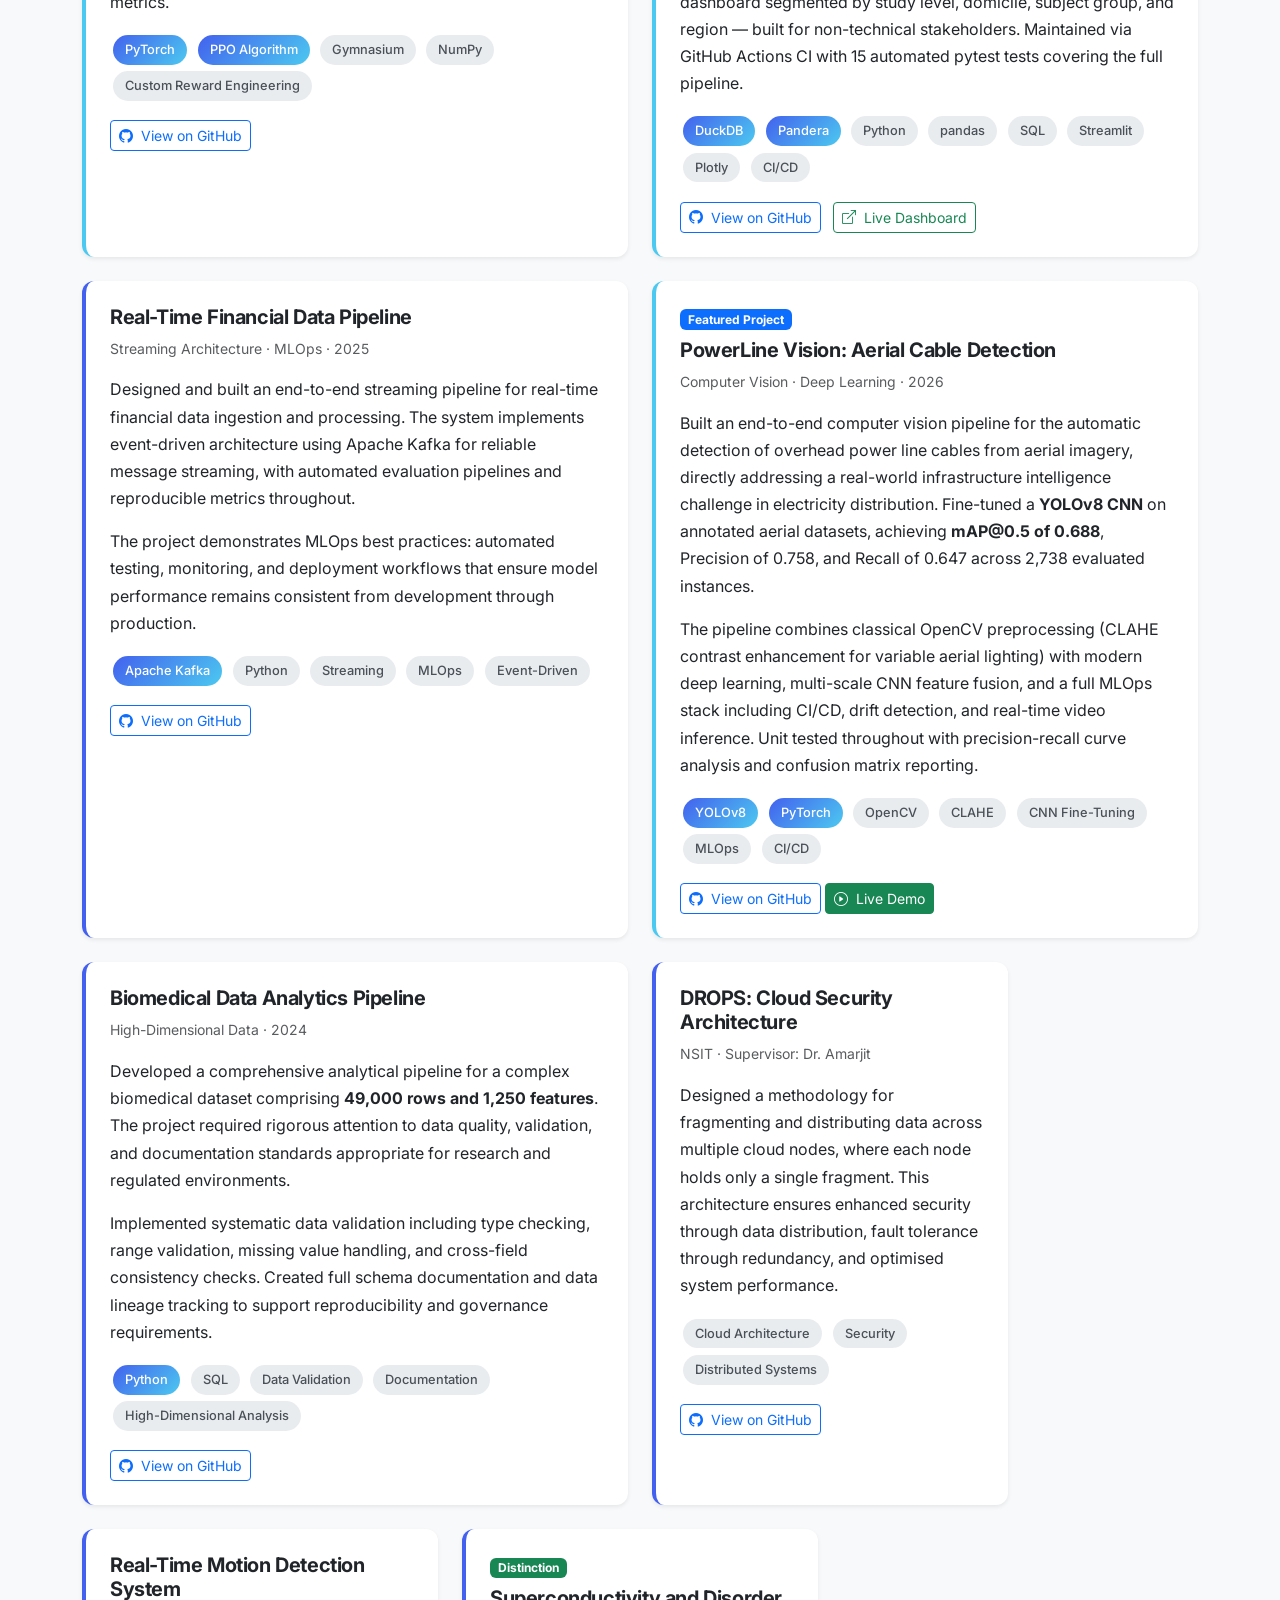
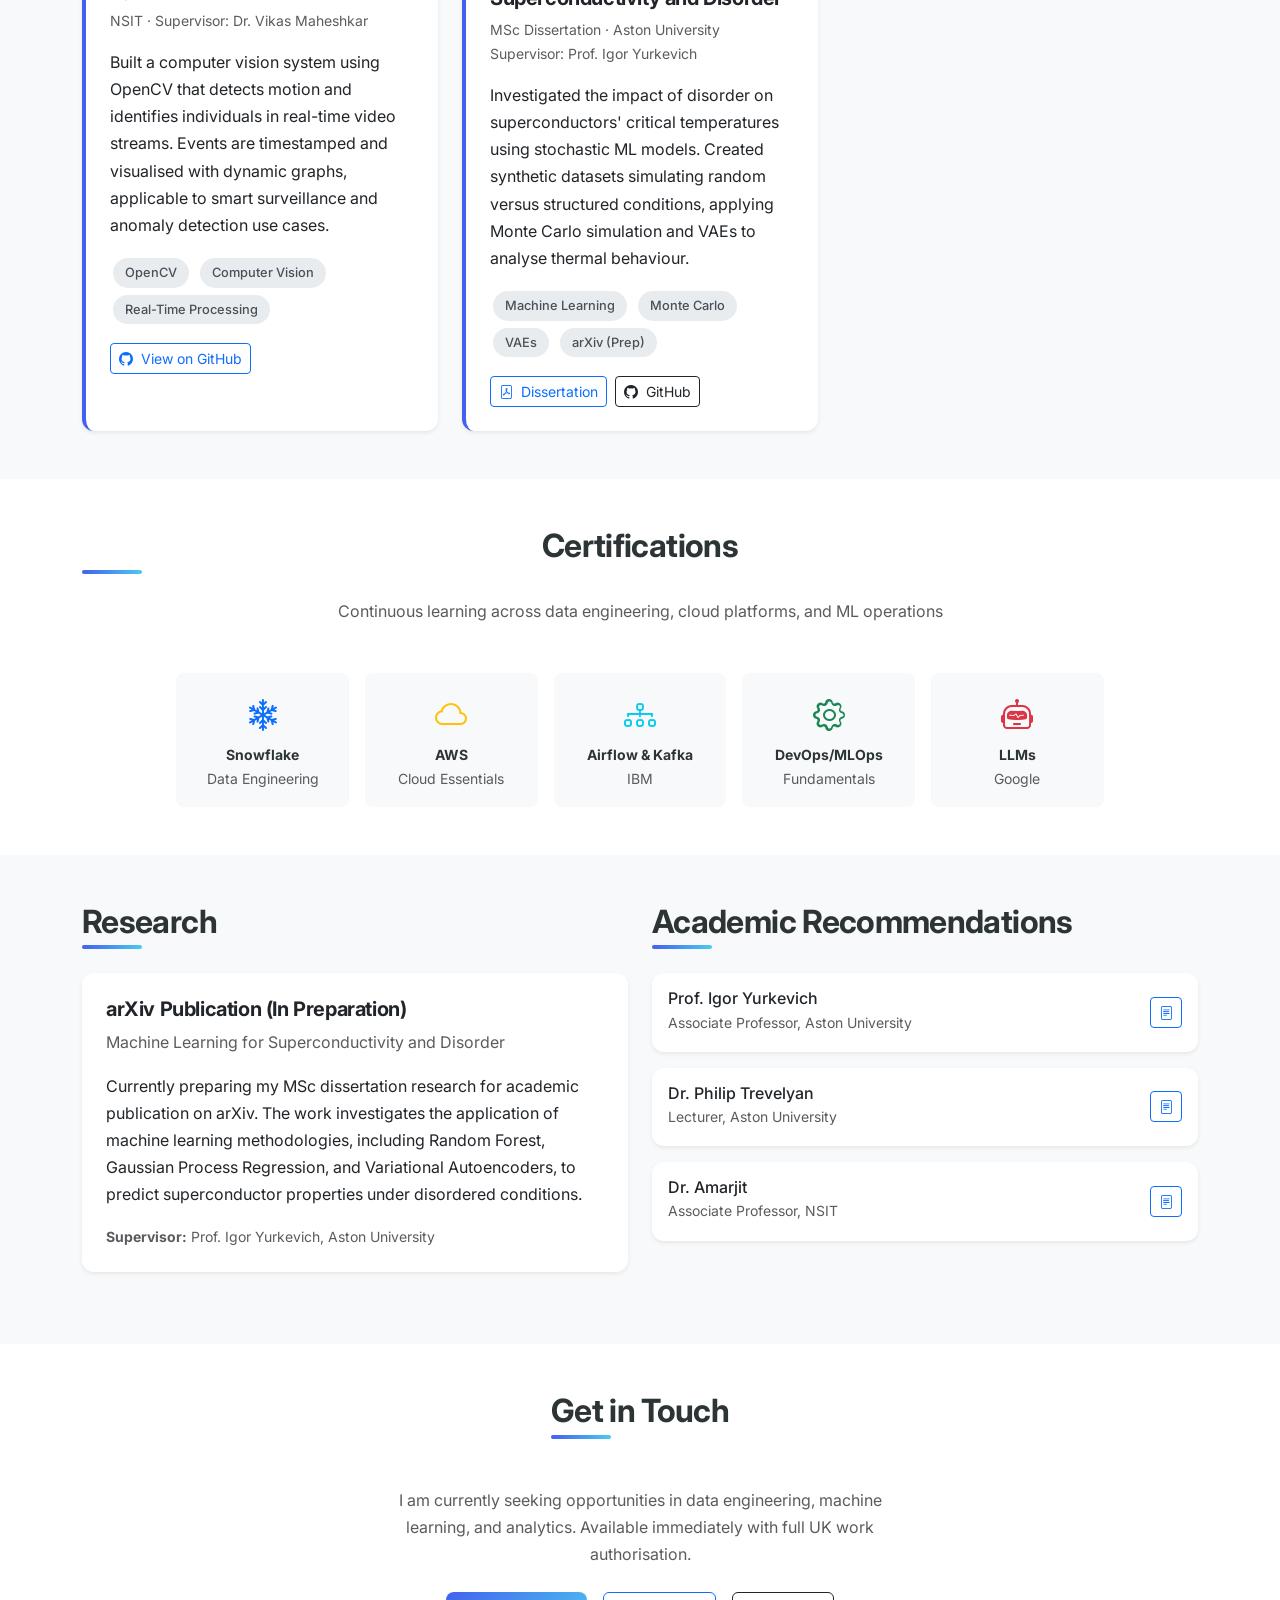
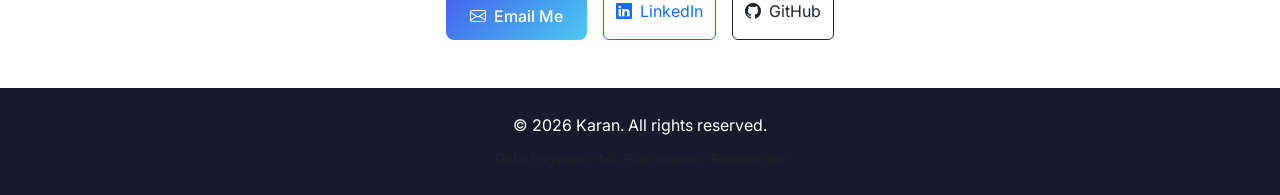
==== commit 62ef72ce: "Update copy_index.html" ====
--- a/copy_index.html
+++ b/copy_index.html
@@ -386,7 +386,7 @@
         <a href="https://github.com/Karanm5/Argus" target="_blank" class="btn btn-outline-primary btn-sm">
           <i class="bi bi-github me-1"></i> View on GitHub
         </a>
-        <a href="YOUR_STREAMLIT_URL_HERE" target="_blank" class="btn btn-primary btn-sm">
+        <a href="https://edhbimhwc9qlicnxafhpmj.streamlit.app/" target="_blank" class="btn btn-primary btn-sm">
           <i class="bi bi-box-arrow-up-right me-1"></i> Live Demo
         </a>
       </div>
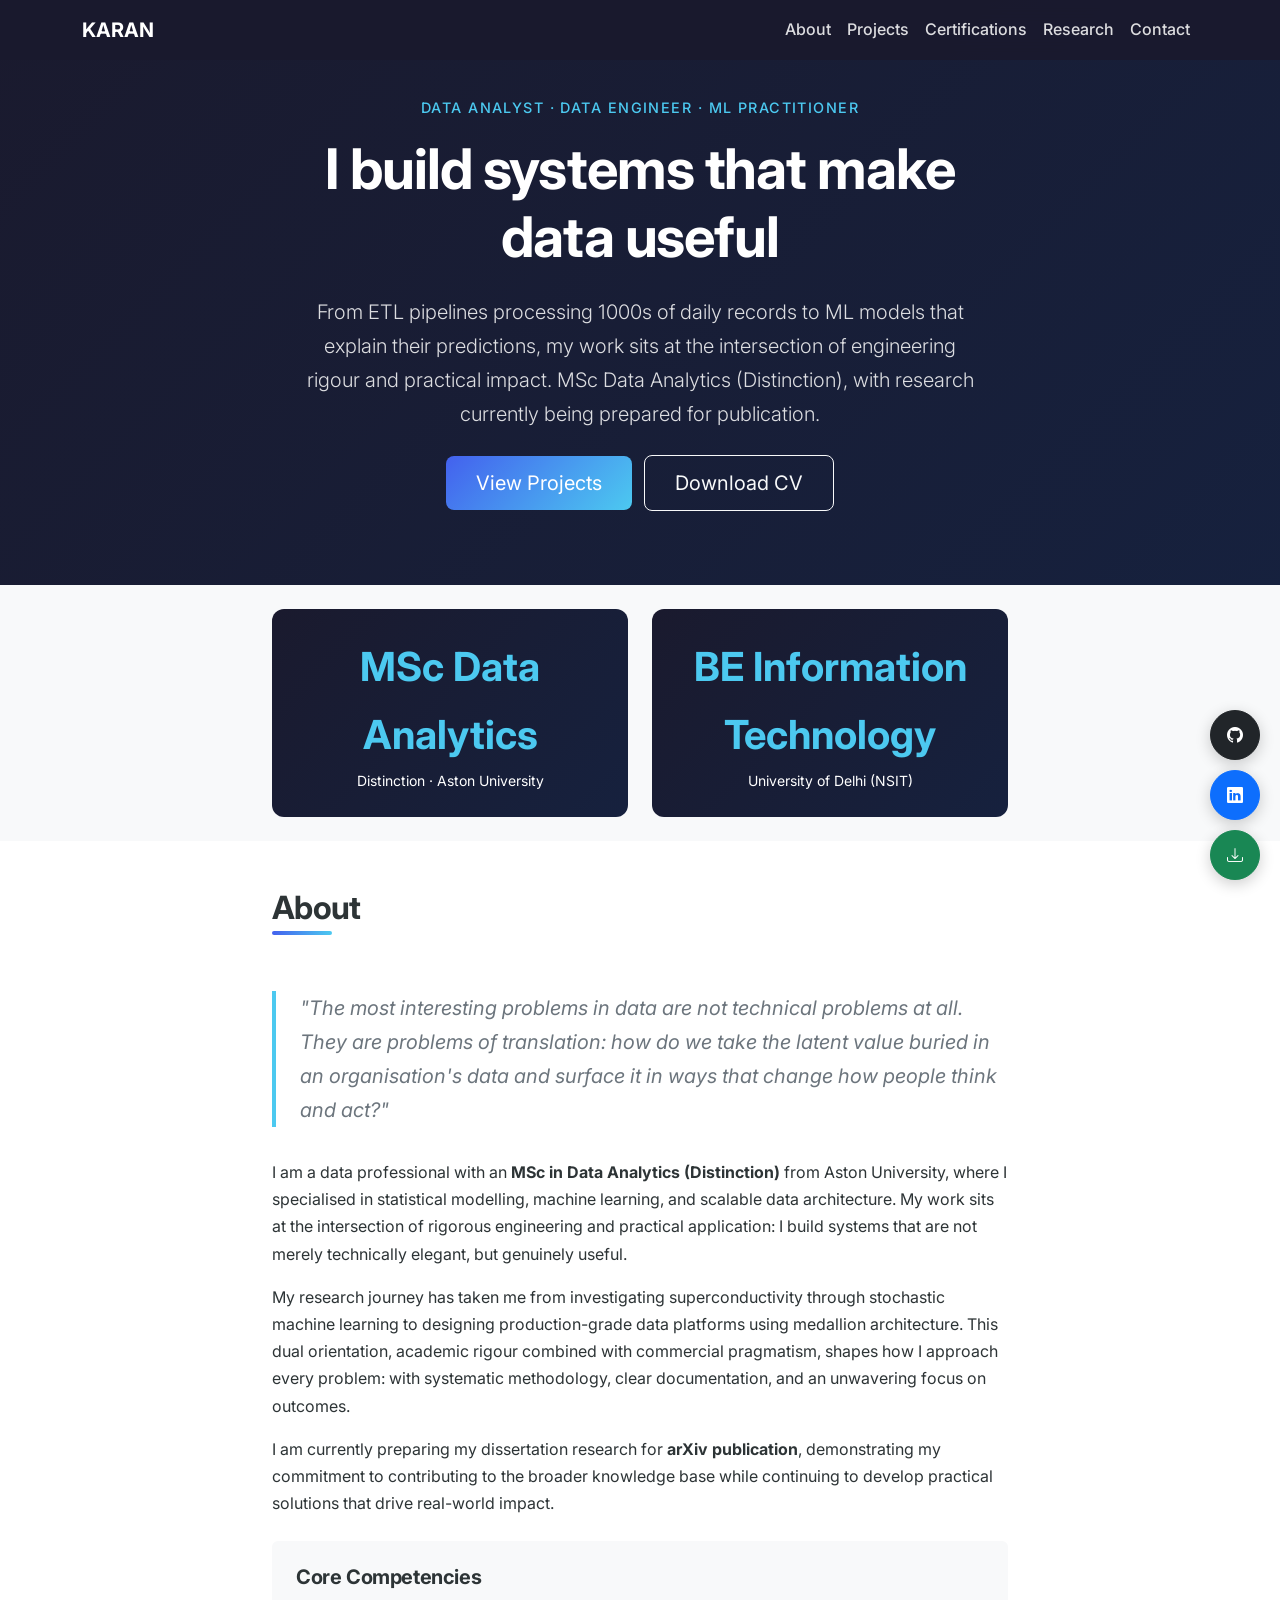
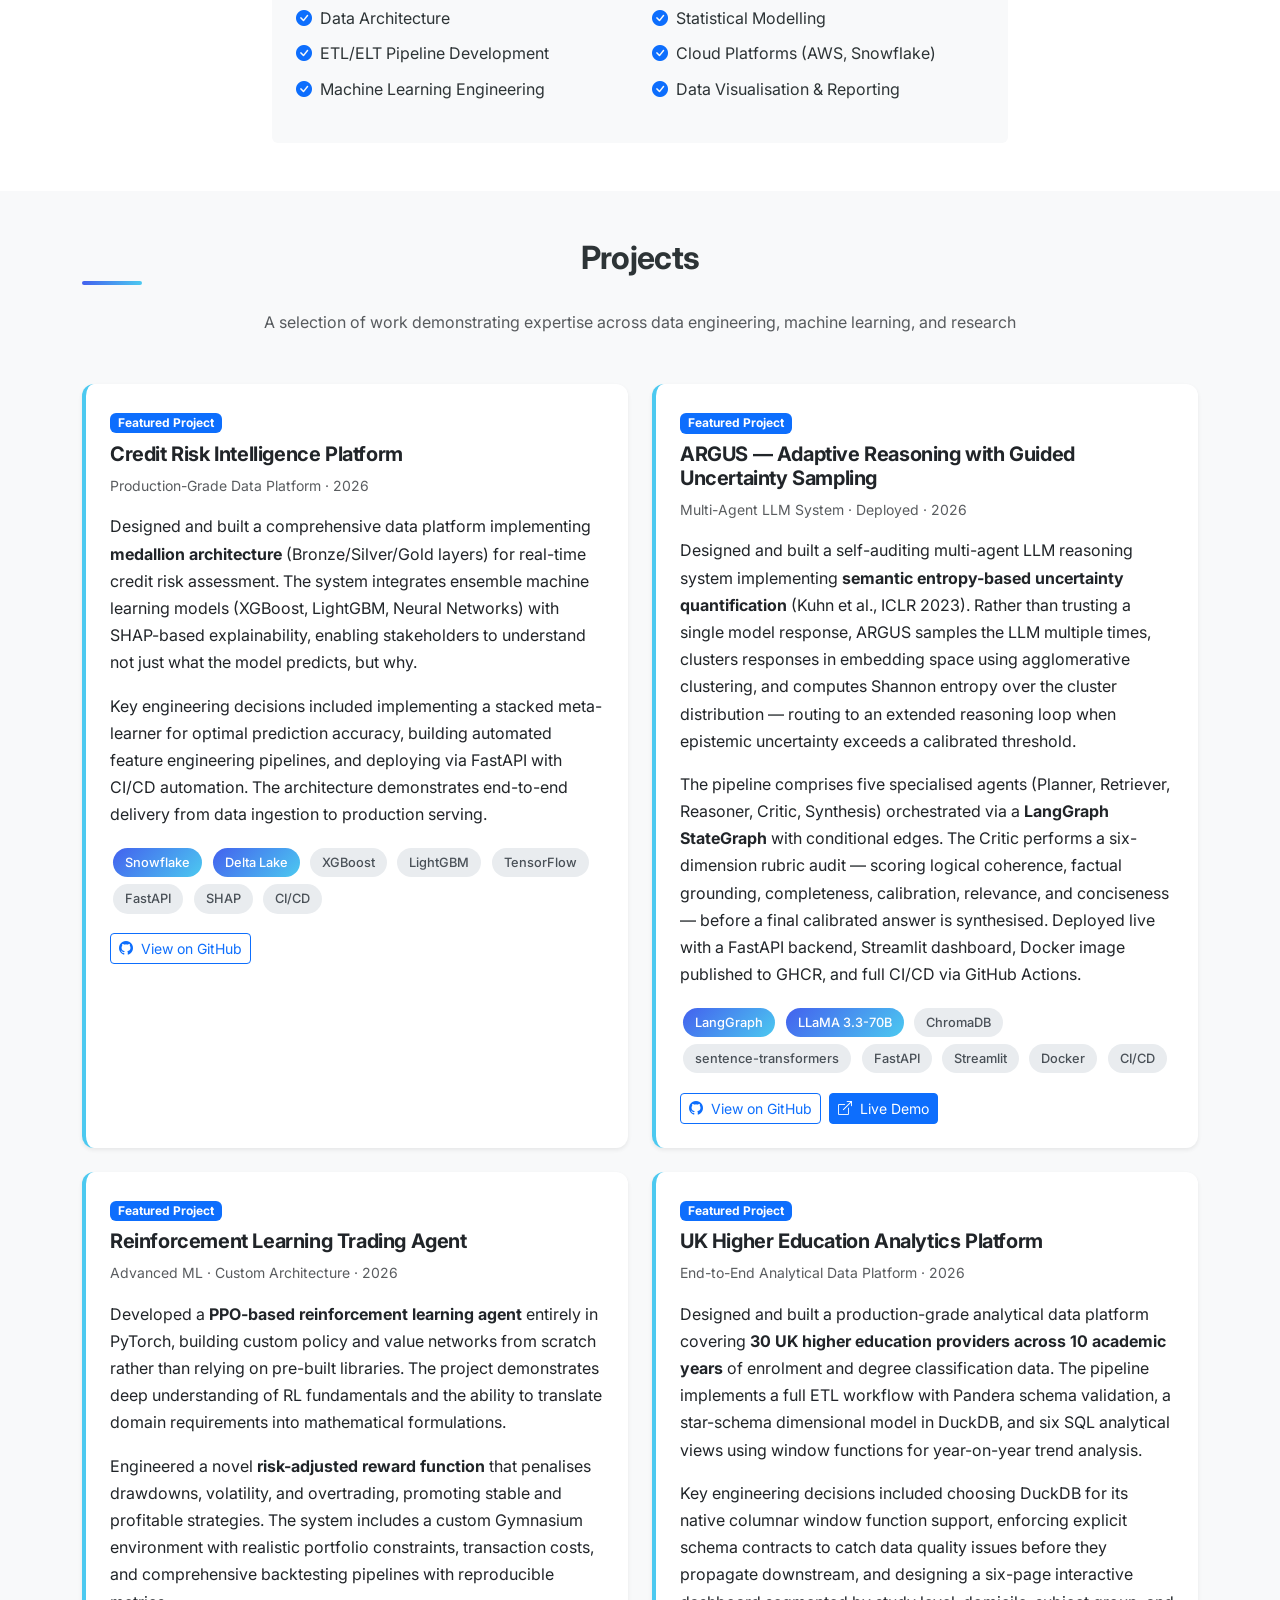
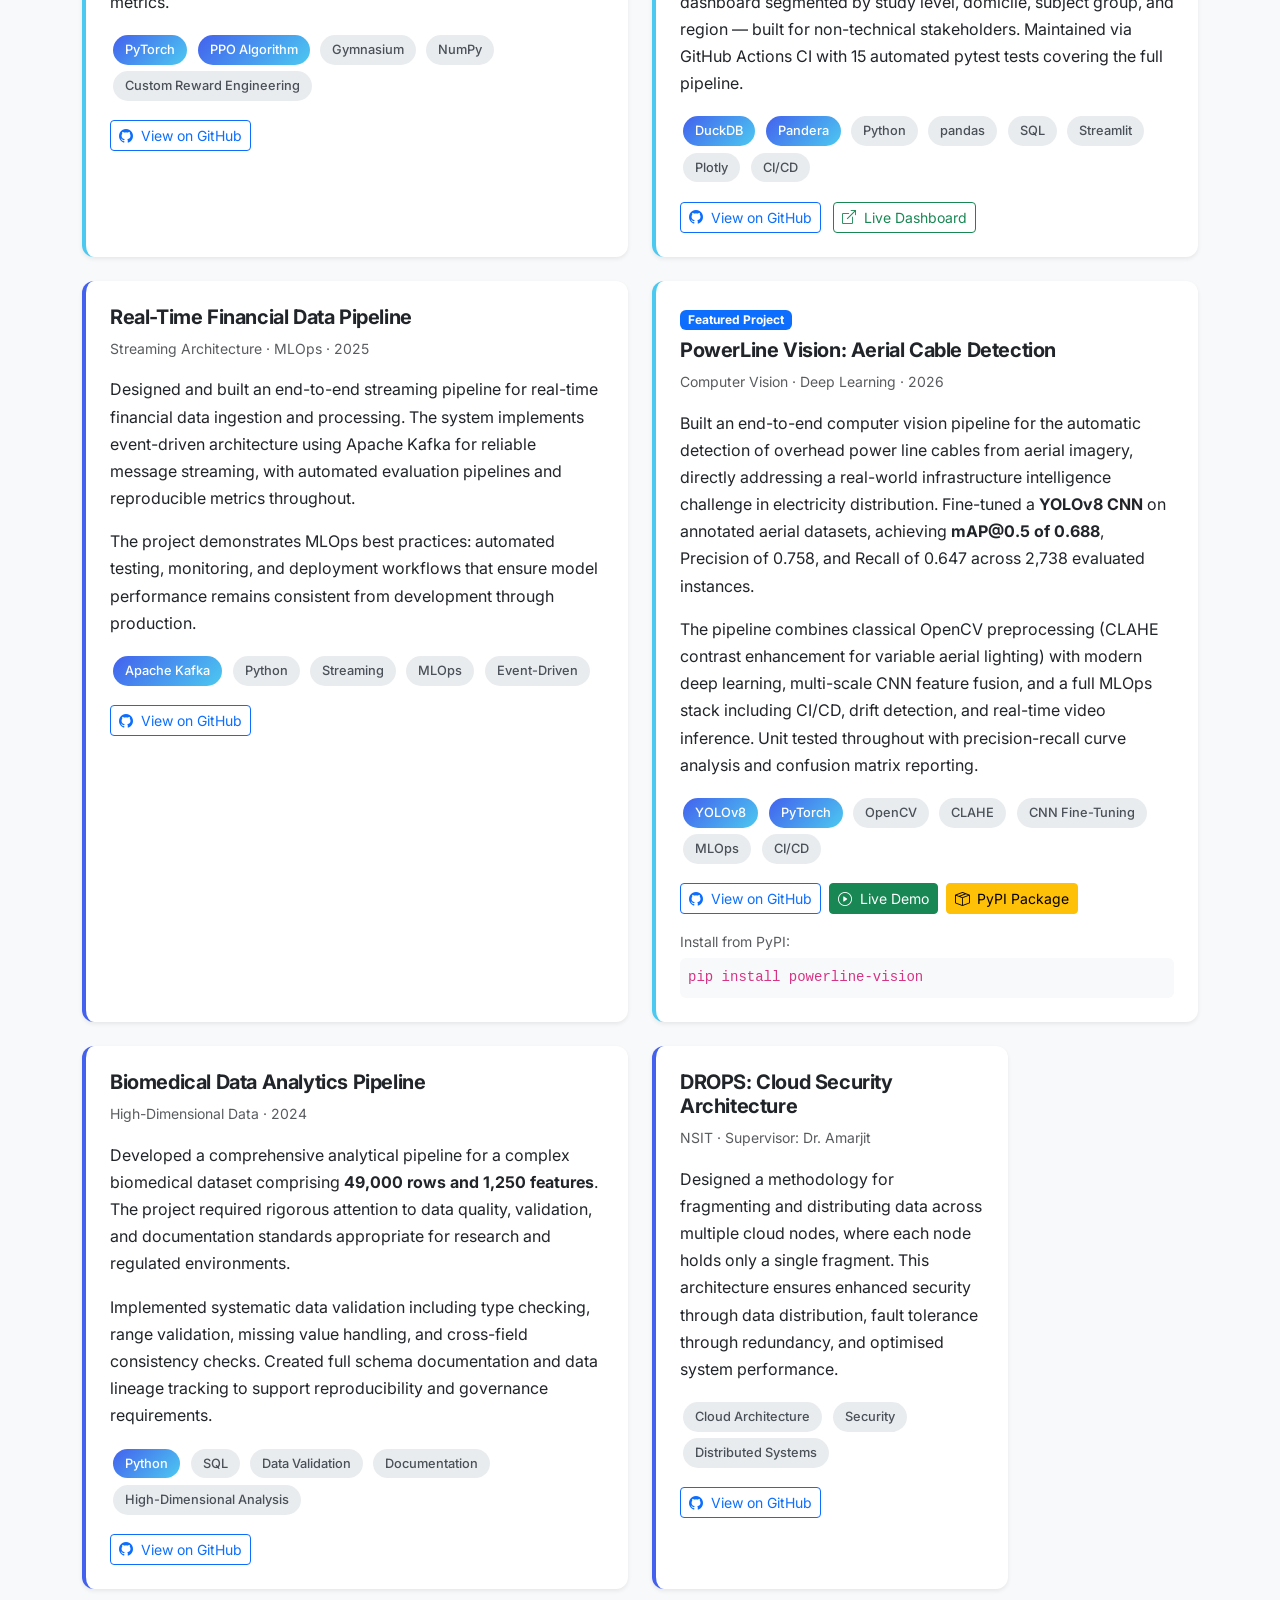
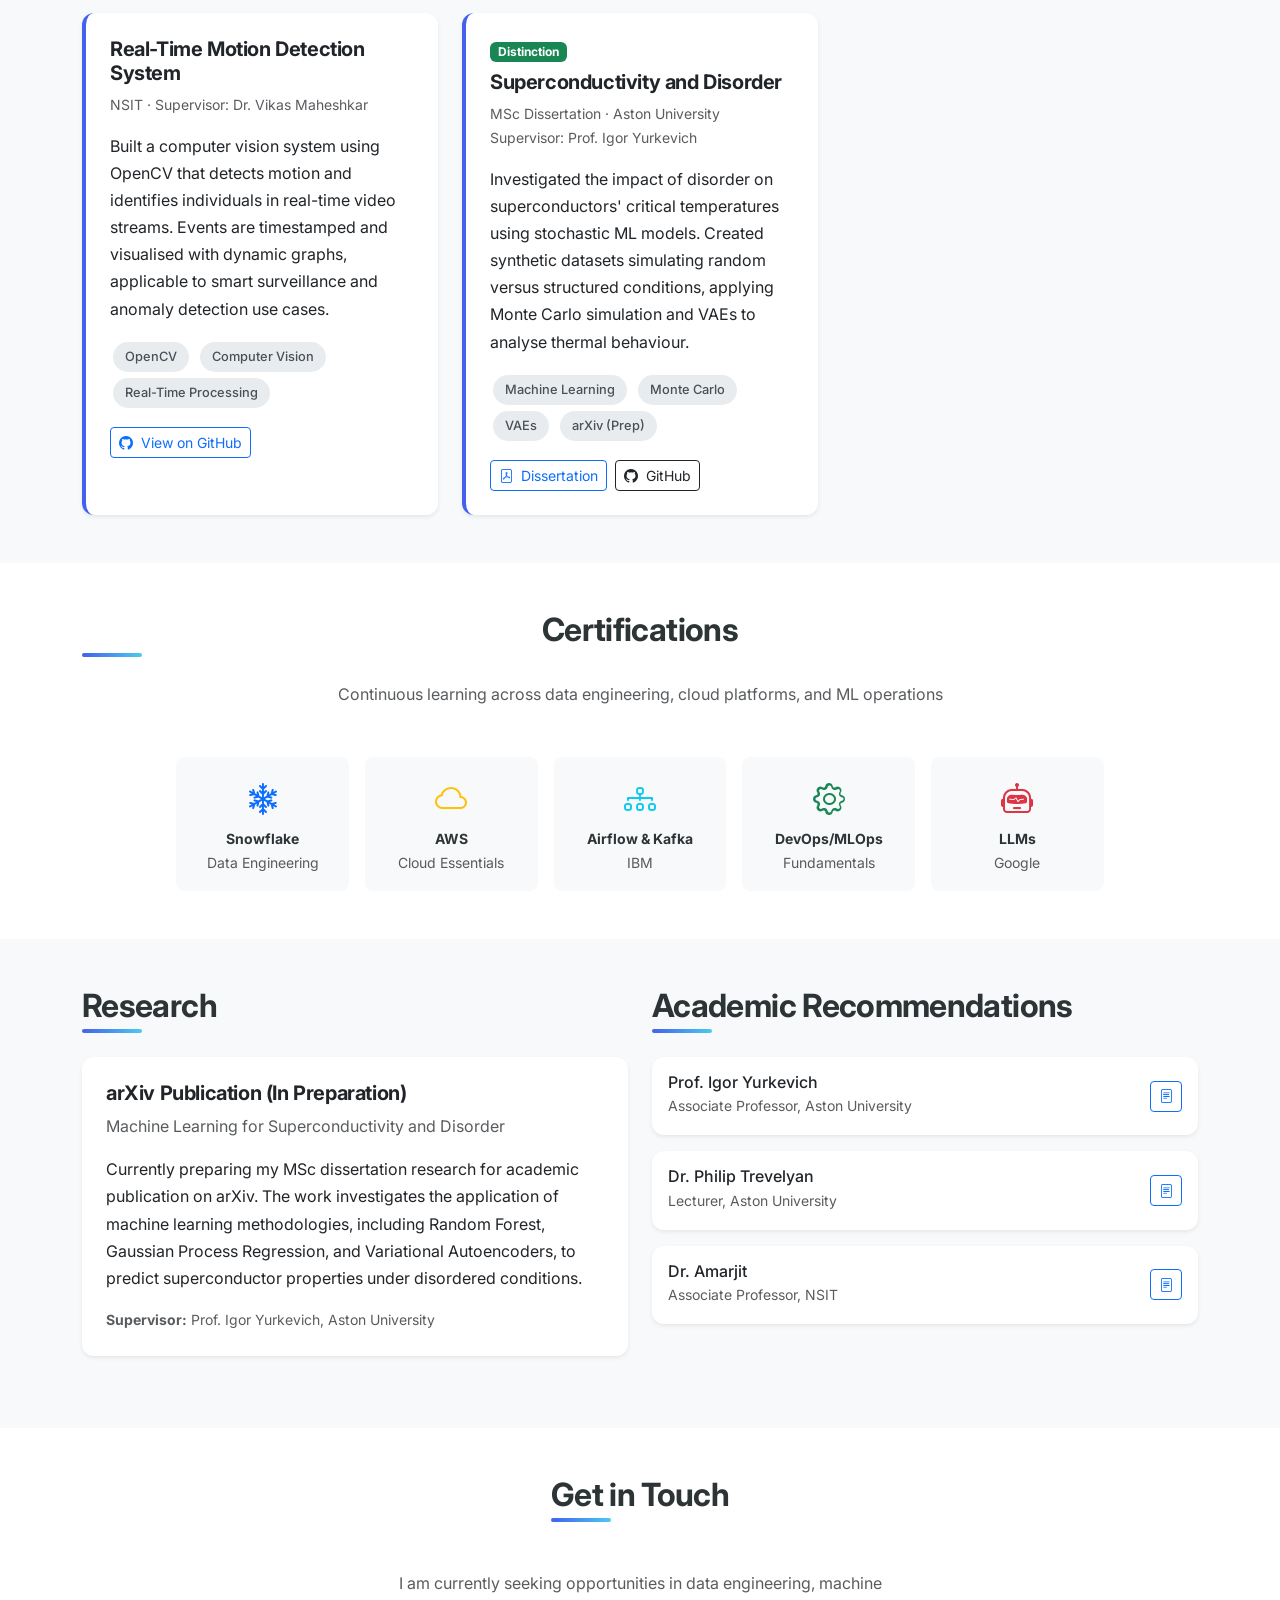
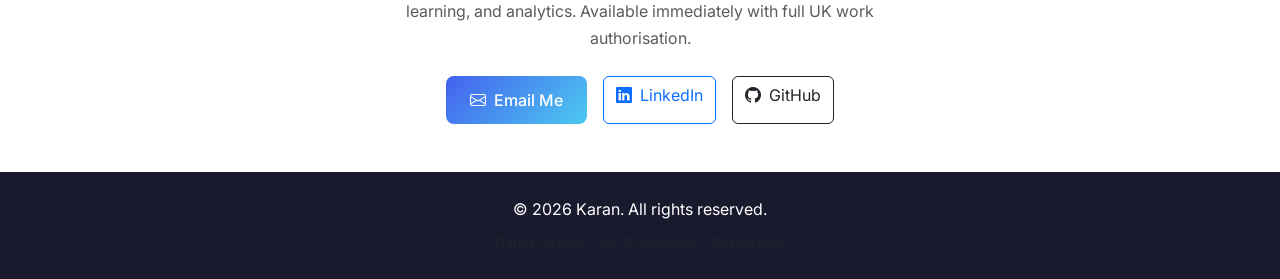
==== commit 9c3fca6b: "Enhance PowerLine Vision project section Updated the project description and added action buttons fo" ====
--- a/copy_index.html
+++ b/copy_index.html
@@ -486,7 +486,7 @@
           </div>
         </div>
 
-        <!-- Featured Project: PowerLine Vision -->
+<!-- Featured Project: PowerLine Vision -->
 <div class="col-lg-6" data-aos="fade-up" data-aos-delay="300">
   <div class="card project-card featured h-100 shadow-sm">
     <div class="card-body p-4">
@@ -495,12 +495,15 @@
       <p class="text-muted small mb-3">
         Computer Vision · Deep Learning · 2026
       </p>
+
       <p class="card-text">
         Built an end-to-end computer vision pipeline for the automatic detection of overhead power line cables from aerial imagery, directly addressing a real-world infrastructure intelligence challenge in electricity distribution. Fine-tuned a <strong>YOLOv8 CNN</strong> on annotated aerial datasets, achieving <strong>mAP@0.5 of 0.688</strong>, Precision of 0.758, and Recall of 0.647 across 2,738 evaluated instances.
       </p>
+
       <p class="card-text">
         The pipeline combines classical OpenCV preprocessing (CLAHE contrast enhancement for variable aerial lighting) with modern deep learning, multi-scale CNN feature fusion, and a full MLOps stack including CI/CD, drift detection, and real-time video inference. Unit tested throughout with precision-recall curve analysis and confusion matrix reporting.
       </p>
+
       <div class="mb-3">
         <span class="tech-badge highlight">YOLOv8</span>
         <span class="tech-badge highlight">PyTorch</span>
@@ -510,12 +513,38 @@
         <span class="tech-badge">MLOps</span>
         <span class="tech-badge">CI/CD</span>
       </div>
-      <a href="https://github.com/Karanm5/powerline-vision" target="_blank" class="btn btn-outline-primary btn-sm">
-        <i class="bi bi-github me-1"></i> View on GitHub
-      </a>
-      <a href="https://karanm5-powerline-vision.hf.space" target="_blank" class="btn btn-success btn-sm">
-  <i class="bi bi-play-circle me-1"></i> Live Demo
-</a>
+
+      <!-- Action Buttons -->
+      <div class="d-flex flex-wrap gap-2 mb-3">
+        <a href="https://github.com/Karanm5/powerline-vision"
+           target="_blank"
+           class="btn btn-outline-primary btn-sm">
+          <i class="bi bi-github me-1"></i> View on GitHub
+        </a>
+
+        <a href="https://karanm5-powerline-vision.hf.space"
+           target="_blank"
+           class="btn btn-success btn-sm">
+          <i class="bi bi-play-circle me-1"></i> Live Demo
+        </a>
+
+        <a href="https://pypi.org/project/powerline-vision/"
+           target="_blank"
+           class="btn btn-warning btn-sm">
+          <i class="bi bi-box-seam me-1"></i> PyPI Package
+        </a>
+      </div>
+
+      <!-- Installation Command -->
+      <div class="mt-2">
+        <small class="text-muted d-block mb-1">
+          Install from PyPI:
+        </small>
+        <code class="d-block p-2 bg-light rounded">
+          pip install powerline-vision
+        </code>
+      </div>
+
     </div>
   </div>
 </div>
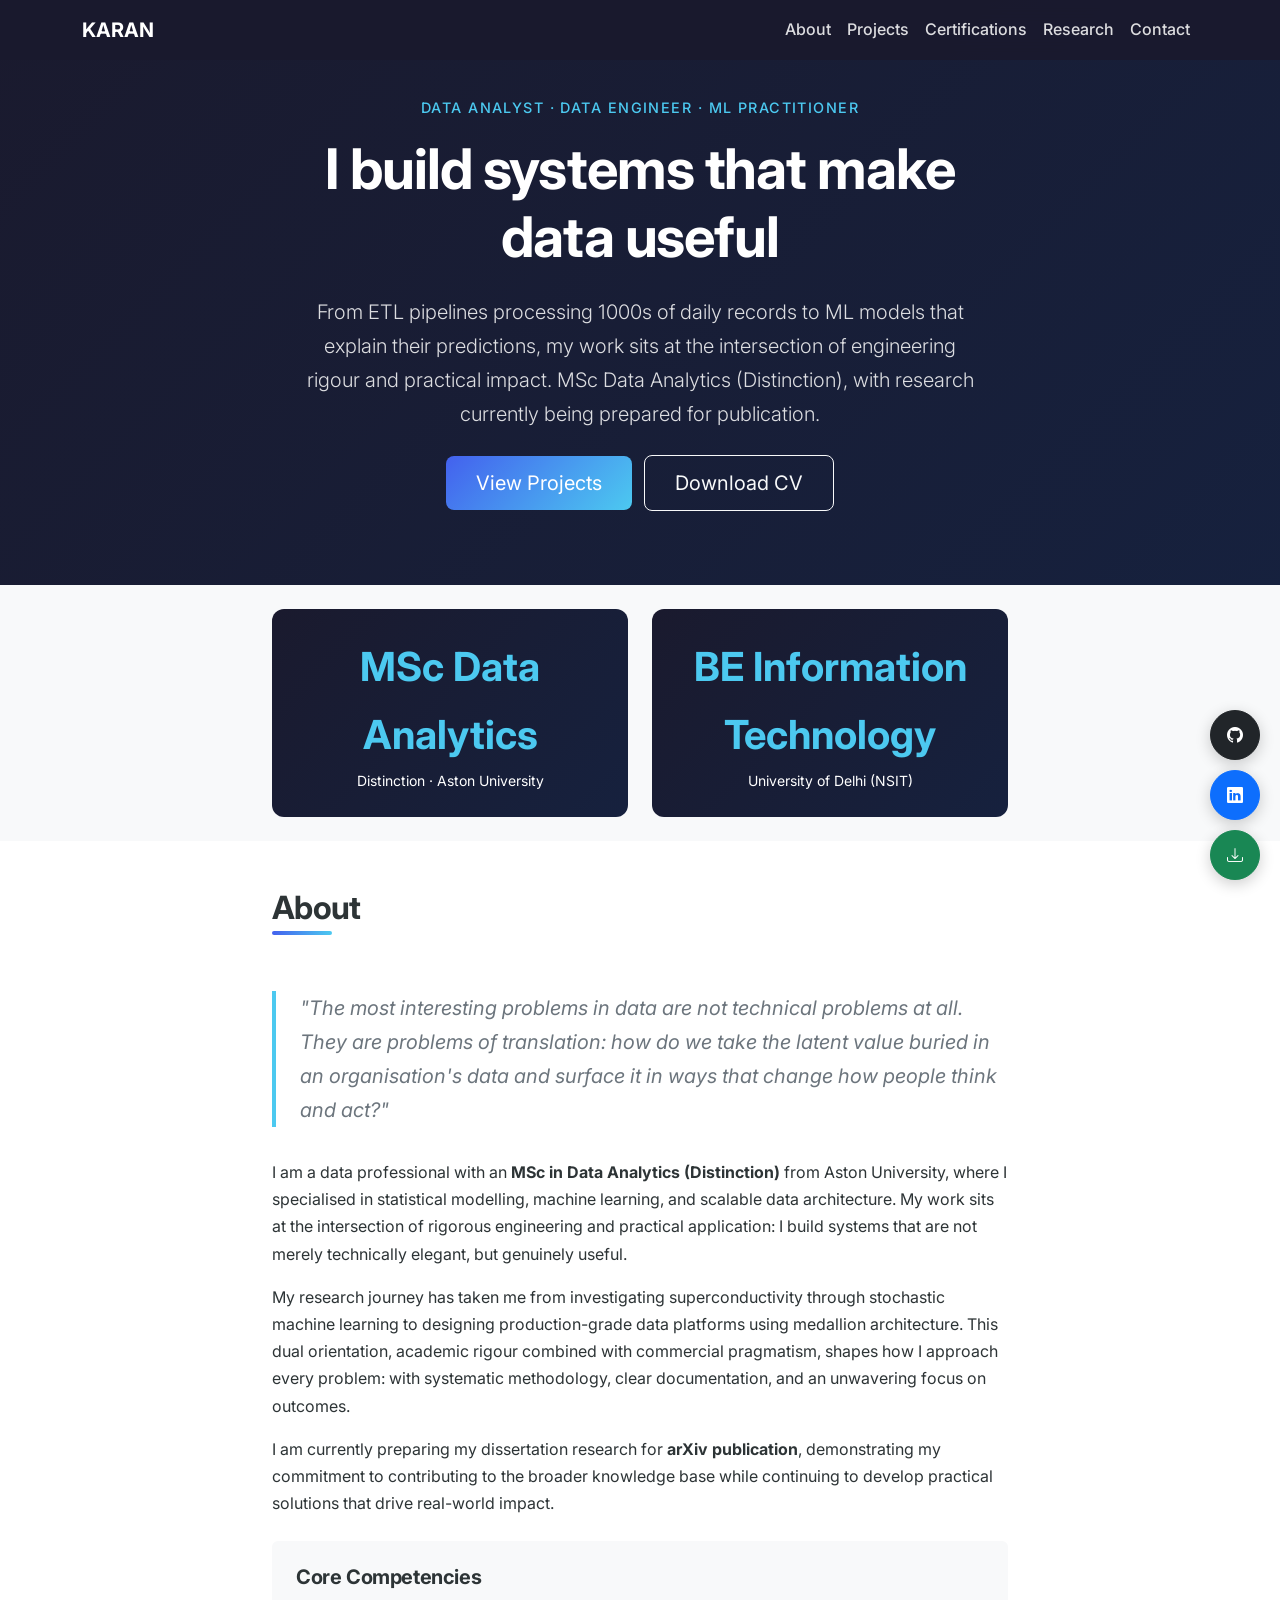
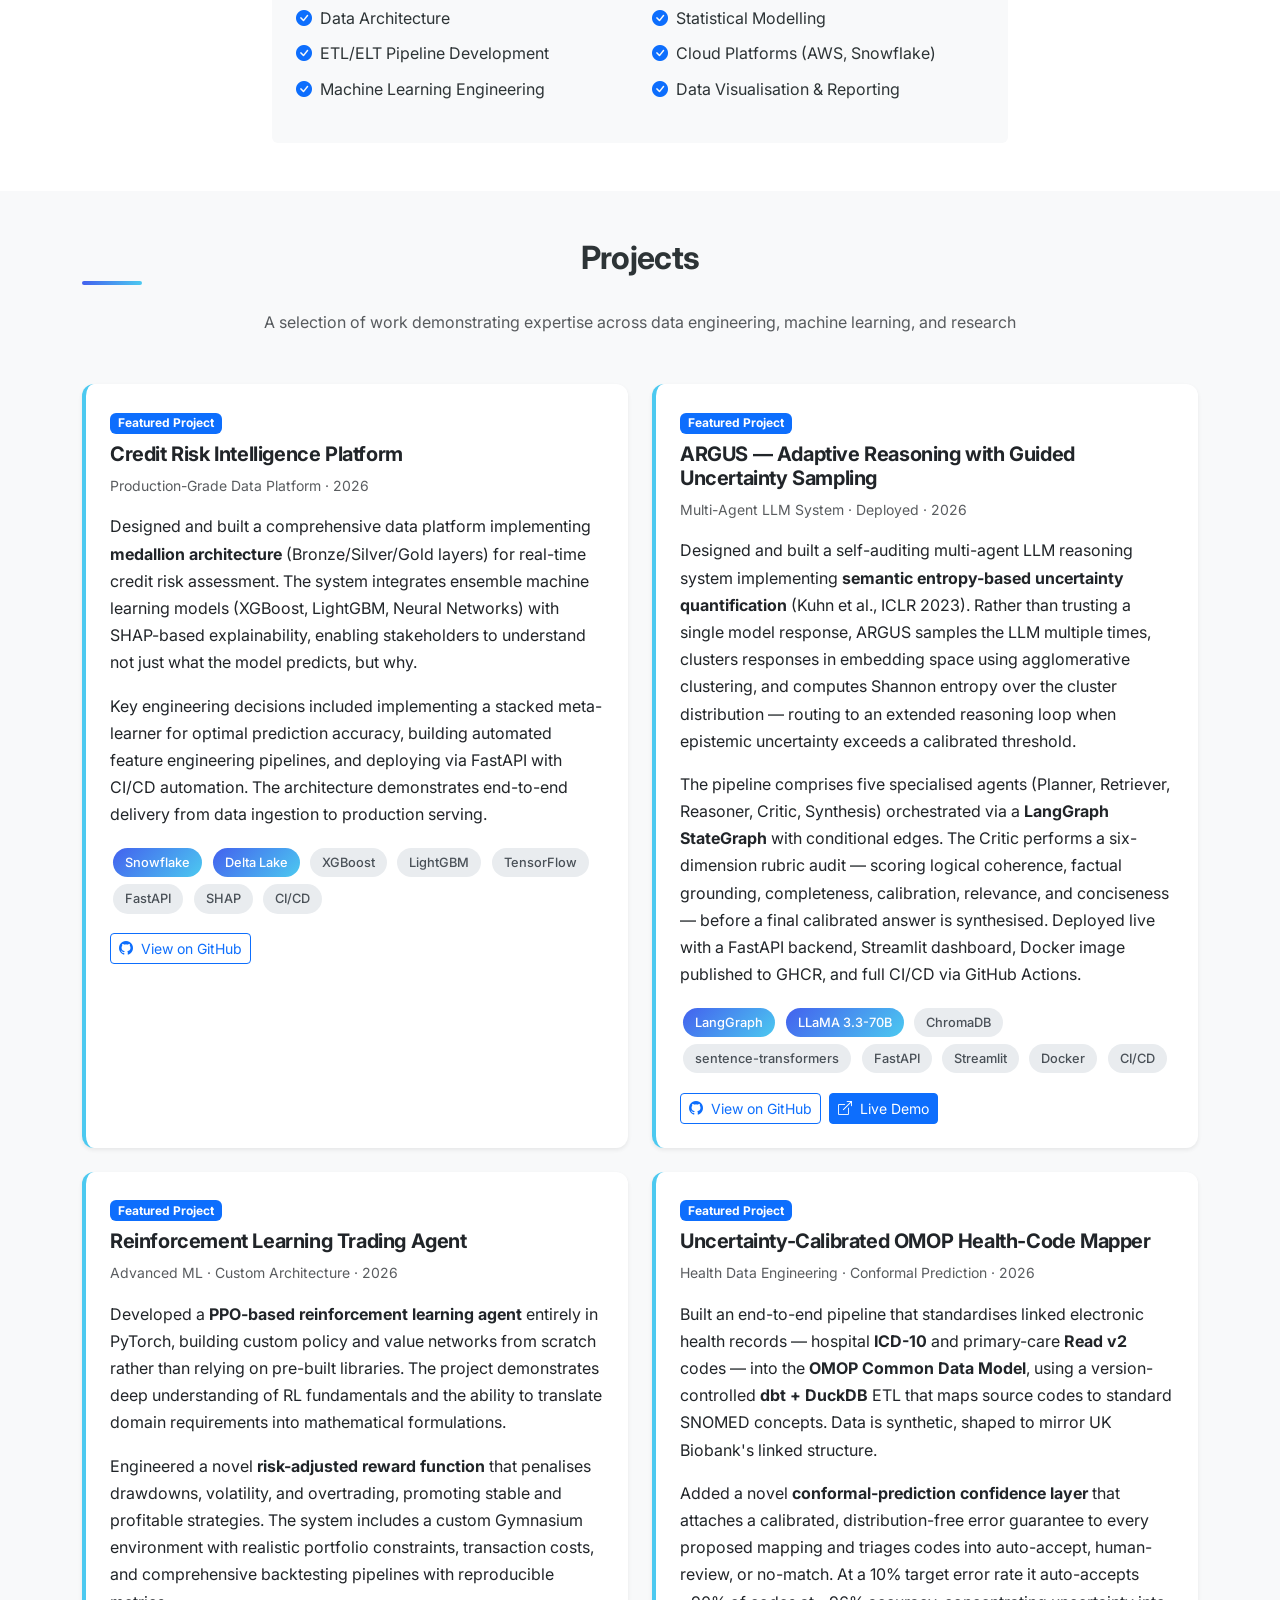
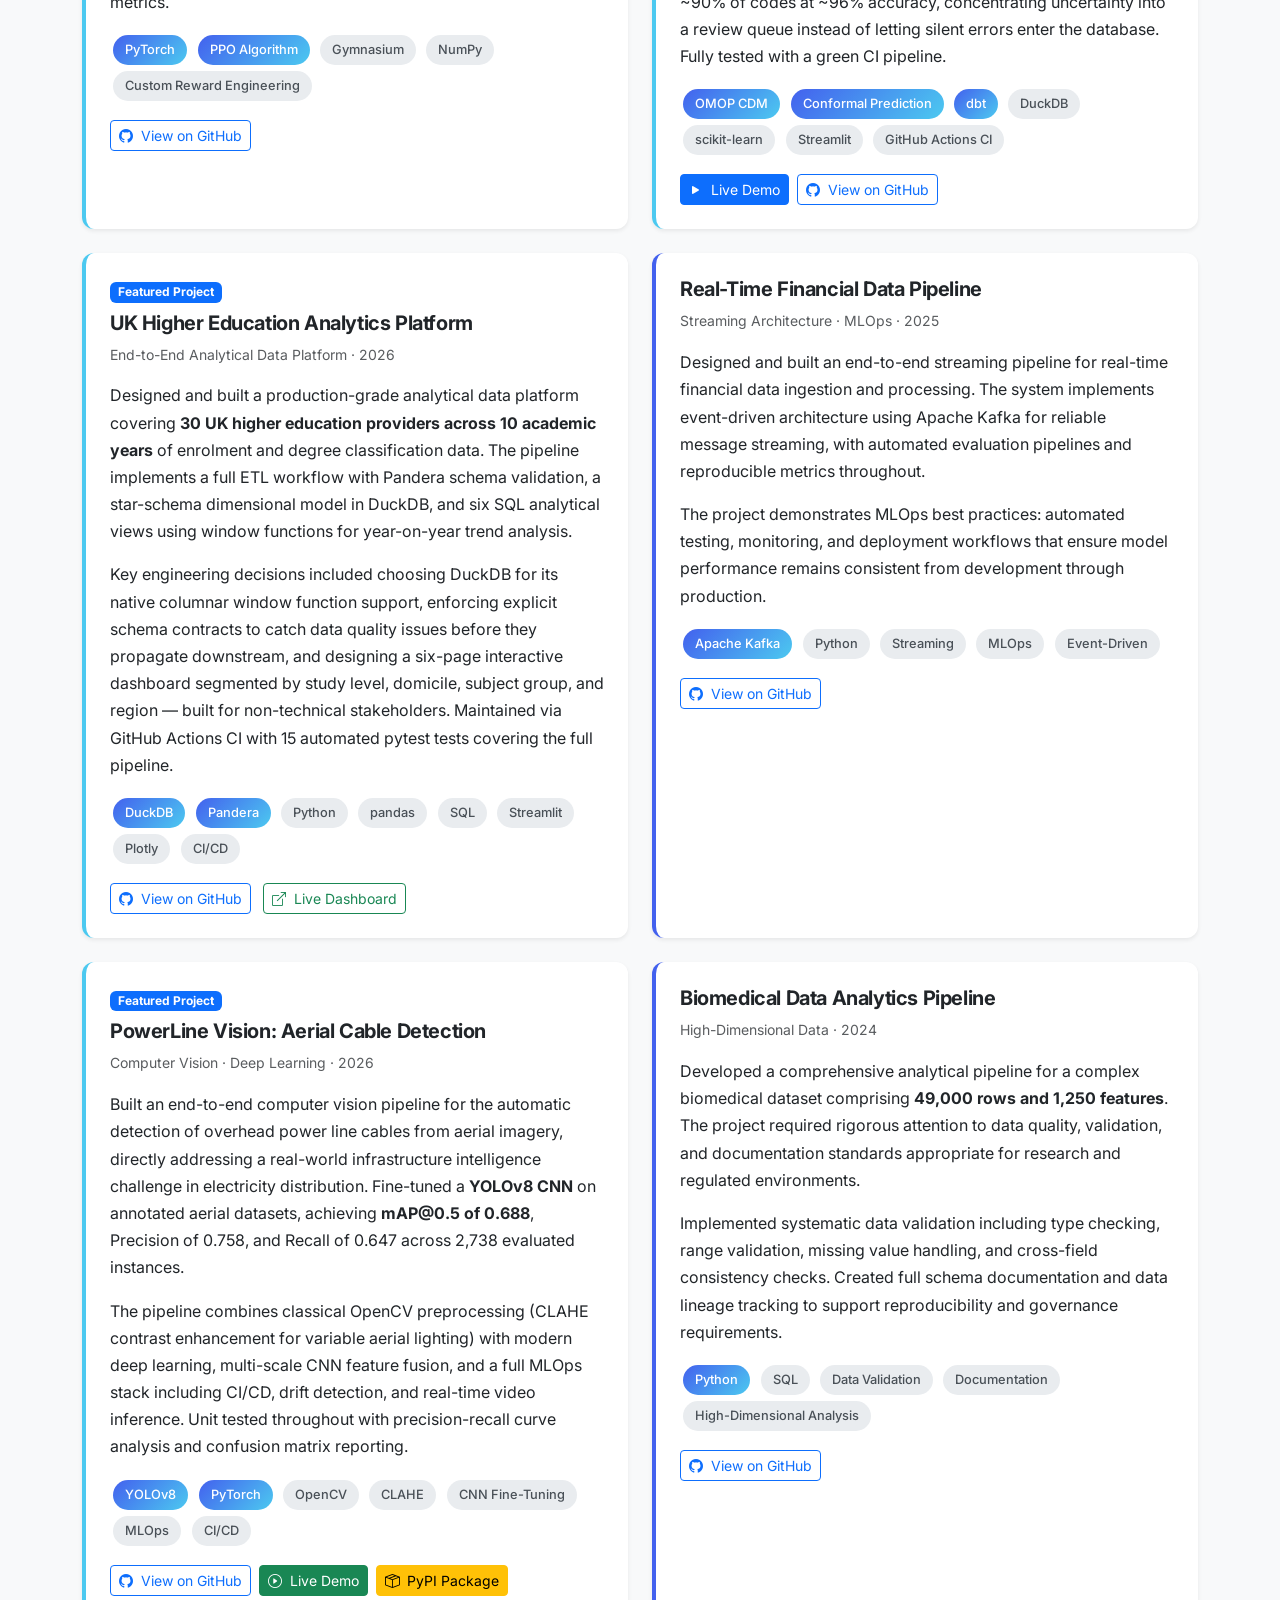
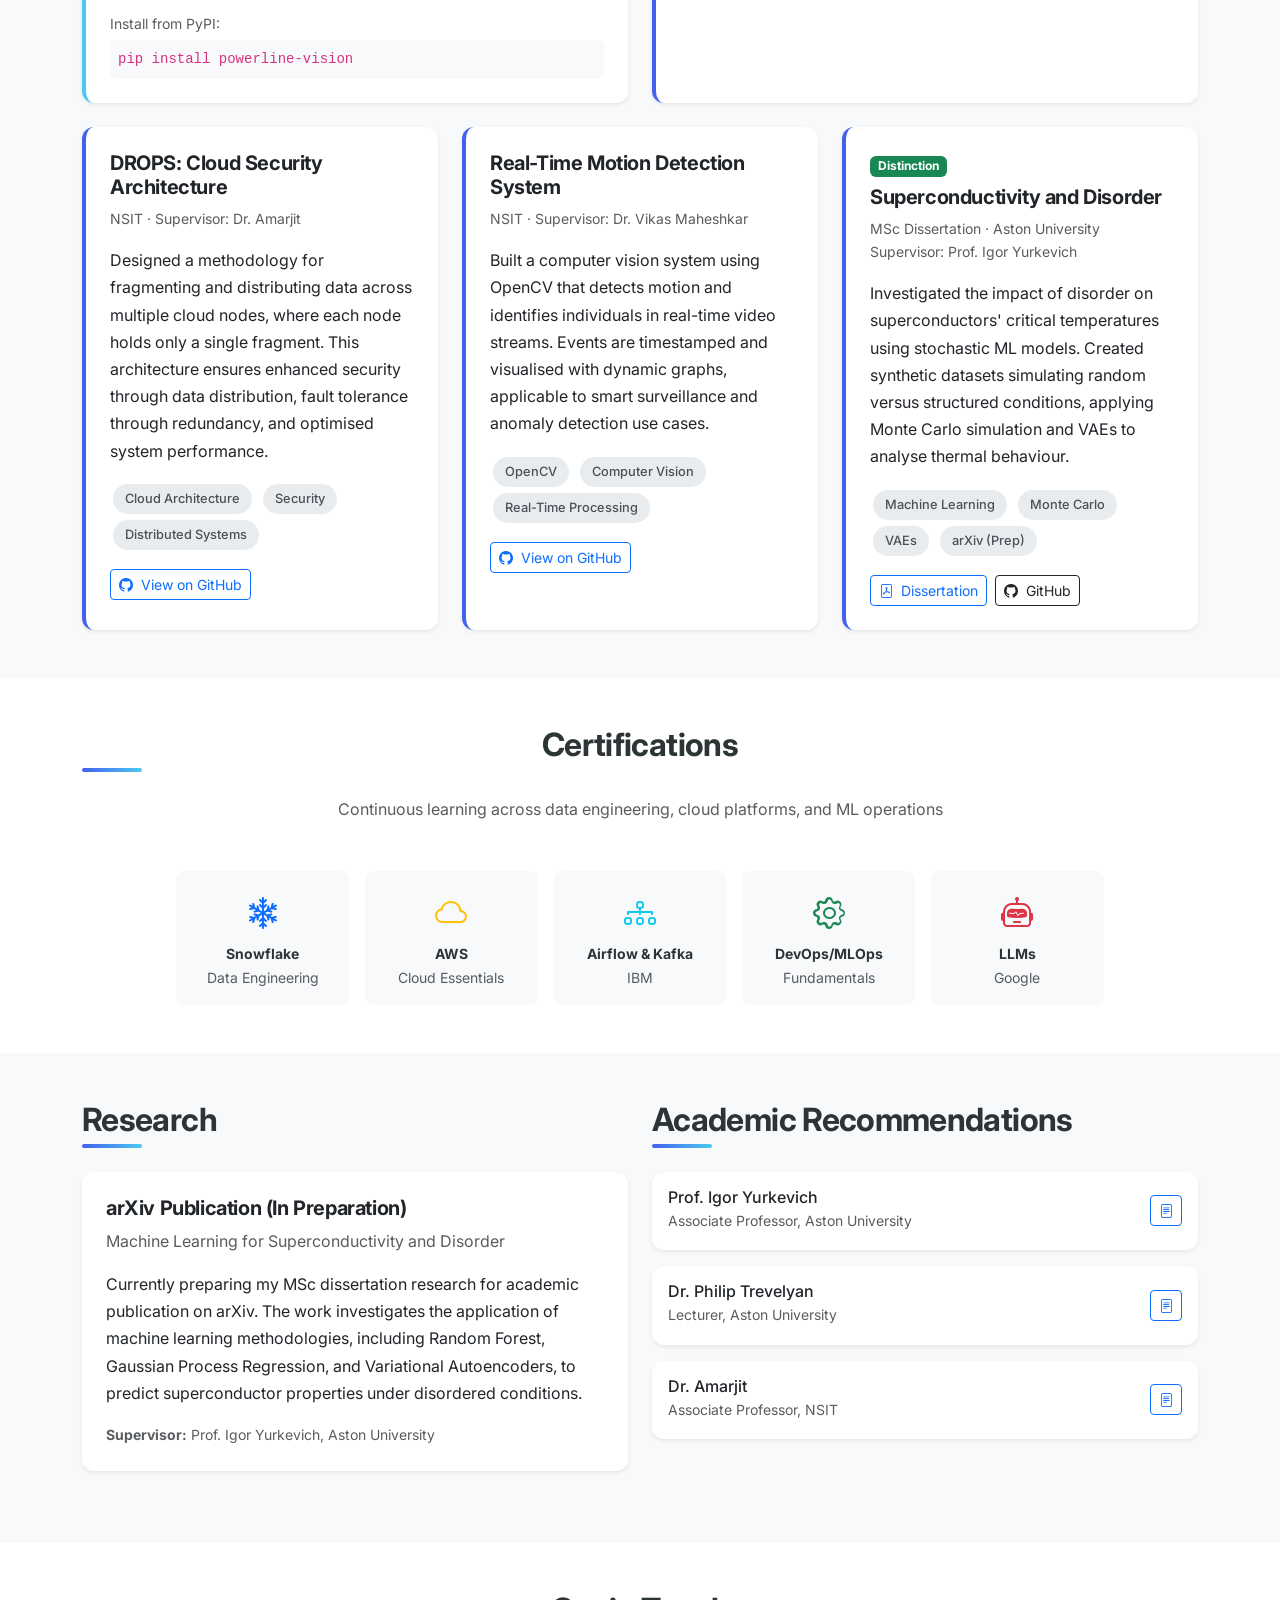
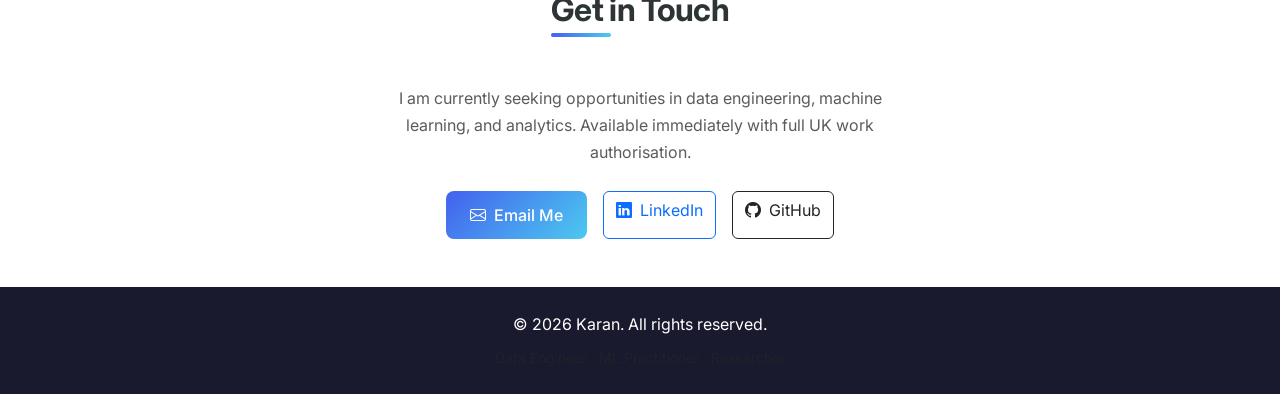
==== commit 90582de1: "Add featured project: OMOP Code Mapper Added a featured project section for the OMOP Code Mapper, de" ====
--- a/copy_index.html
+++ b/copy_index.html
@@ -423,6 +423,40 @@
           </div>
         </div>
 
+        <!-- Featured Project: OMOP Code Mapper -->
+        <div class="col-lg-6" data-aos="fade-up" data-aos-delay="200">
+          <div class="card project-card featured h-100 shadow-sm">
+            <div class="card-body p-4">
+              <span class="badge bg-primary mb-2">Featured Project</span>
+              <h5 class="card-title">Uncertainty-Calibrated OMOP Health-Code Mapper</h5>
+              <p class="text-muted small mb-3">
+                Health Data Engineering · Conformal Prediction · 2026
+              </p>
+              <p class="card-text">
+                Built an end-to-end pipeline that standardises linked electronic health records — hospital <strong>ICD-10</strong> and primary-care <strong>Read v2</strong> codes — into the <strong>OMOP Common Data Model</strong>, using a version-controlled <strong>dbt + DuckDB</strong> ETL that maps source codes to standard SNOMED concepts. Data is synthetic, shaped to mirror UK Biobank's linked structure.
+              </p>
+              <p class="card-text">
+                Added a novel <strong>conformal-prediction confidence layer</strong> that attaches a calibrated, distribution-free error guarantee to every proposed mapping and triages codes into auto-accept, human-review, or no-match. At a 10% target error rate it auto-accepts ~90% of codes at ~96% accuracy, concentrating uncertainty into a review queue instead of letting silent errors enter the database. Fully tested with a green CI pipeline.
+              </p>
+              <div class="mb-3">
+                <span class="tech-badge highlight">OMOP CDM</span>
+                <span class="tech-badge highlight">Conformal Prediction</span>
+                <span class="tech-badge highlight">dbt</span>
+                <span class="tech-badge">DuckDB</span>
+                <span class="tech-badge">scikit-learn</span>
+                <span class="tech-badge">Streamlit</span>
+                <span class="tech-badge">GitHub Actions CI</span>
+              </div>
+              <a href="https://health-code-mapper-bykaran.streamlit.app/" target="_blank" class="btn btn-primary btn-sm me-1">
+                <i class="bi bi-play-fill me-1"></i> Live Demo
+              </a>
+              <a href="https://github.com/Karanm5/health-code-mapper" target="_blank" class="btn btn-outline-primary btn-sm">
+                <i class="bi bi-github me-1"></i> View on GitHub
+              </a>
+            </div>
+          </div>
+        </div>
+
         <!-- Featured Project: UK Higher Education Analytics -->
 <div class="col-lg-6" data-aos="fade-up" data-aos-delay="100">
   <div class="card project-card featured h-100 shadow-sm">
